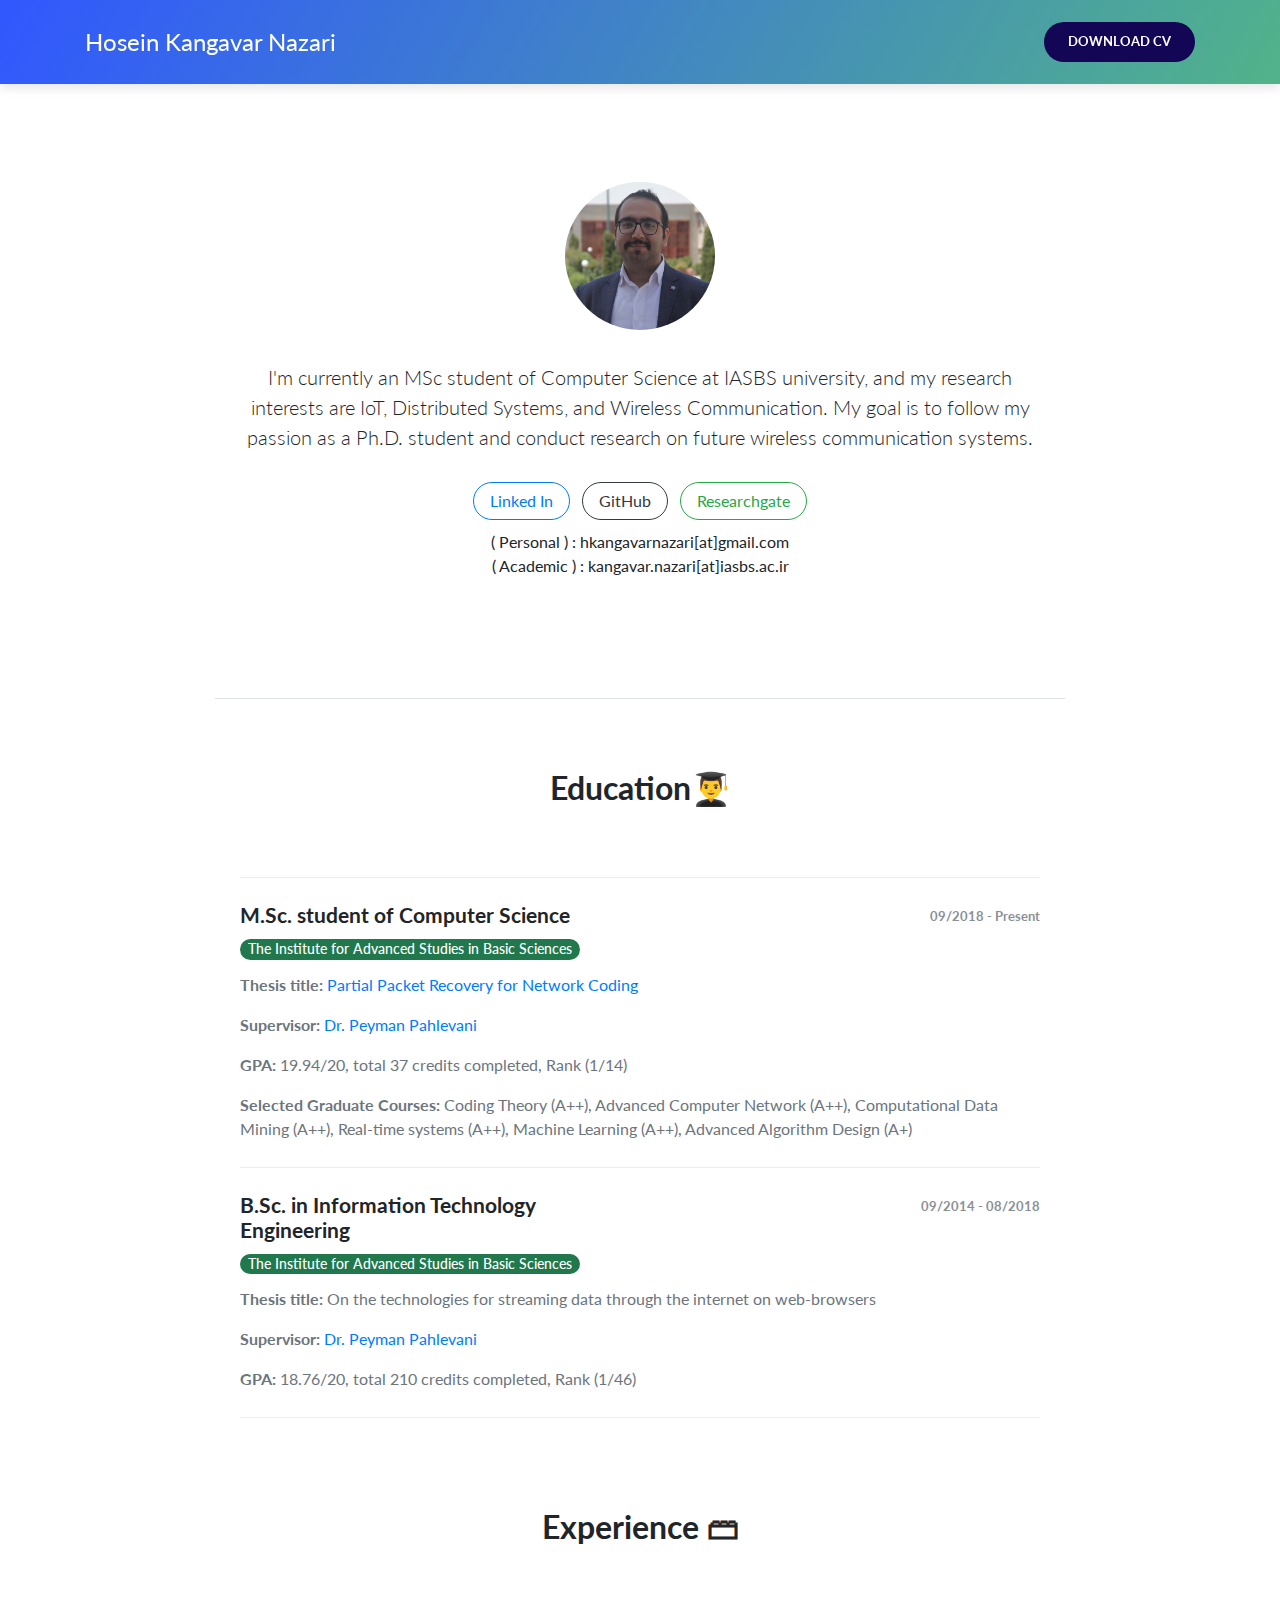
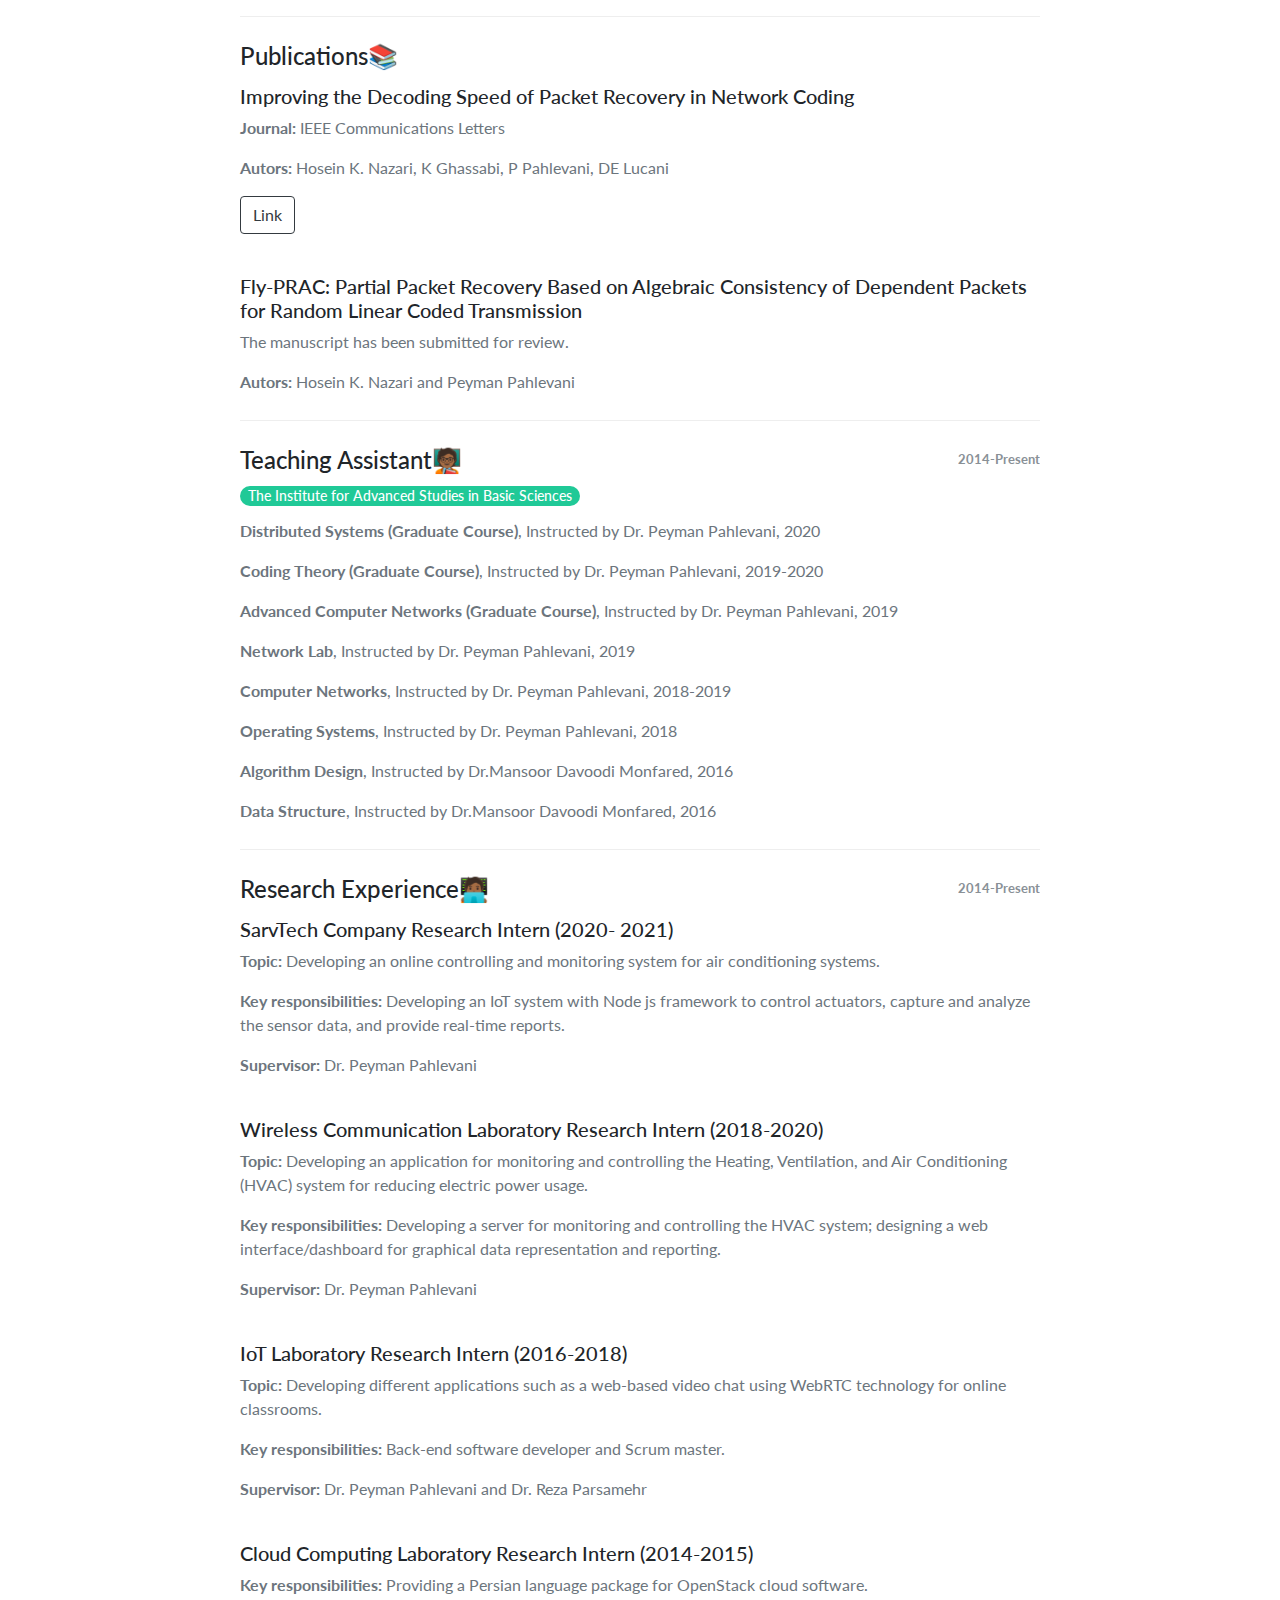
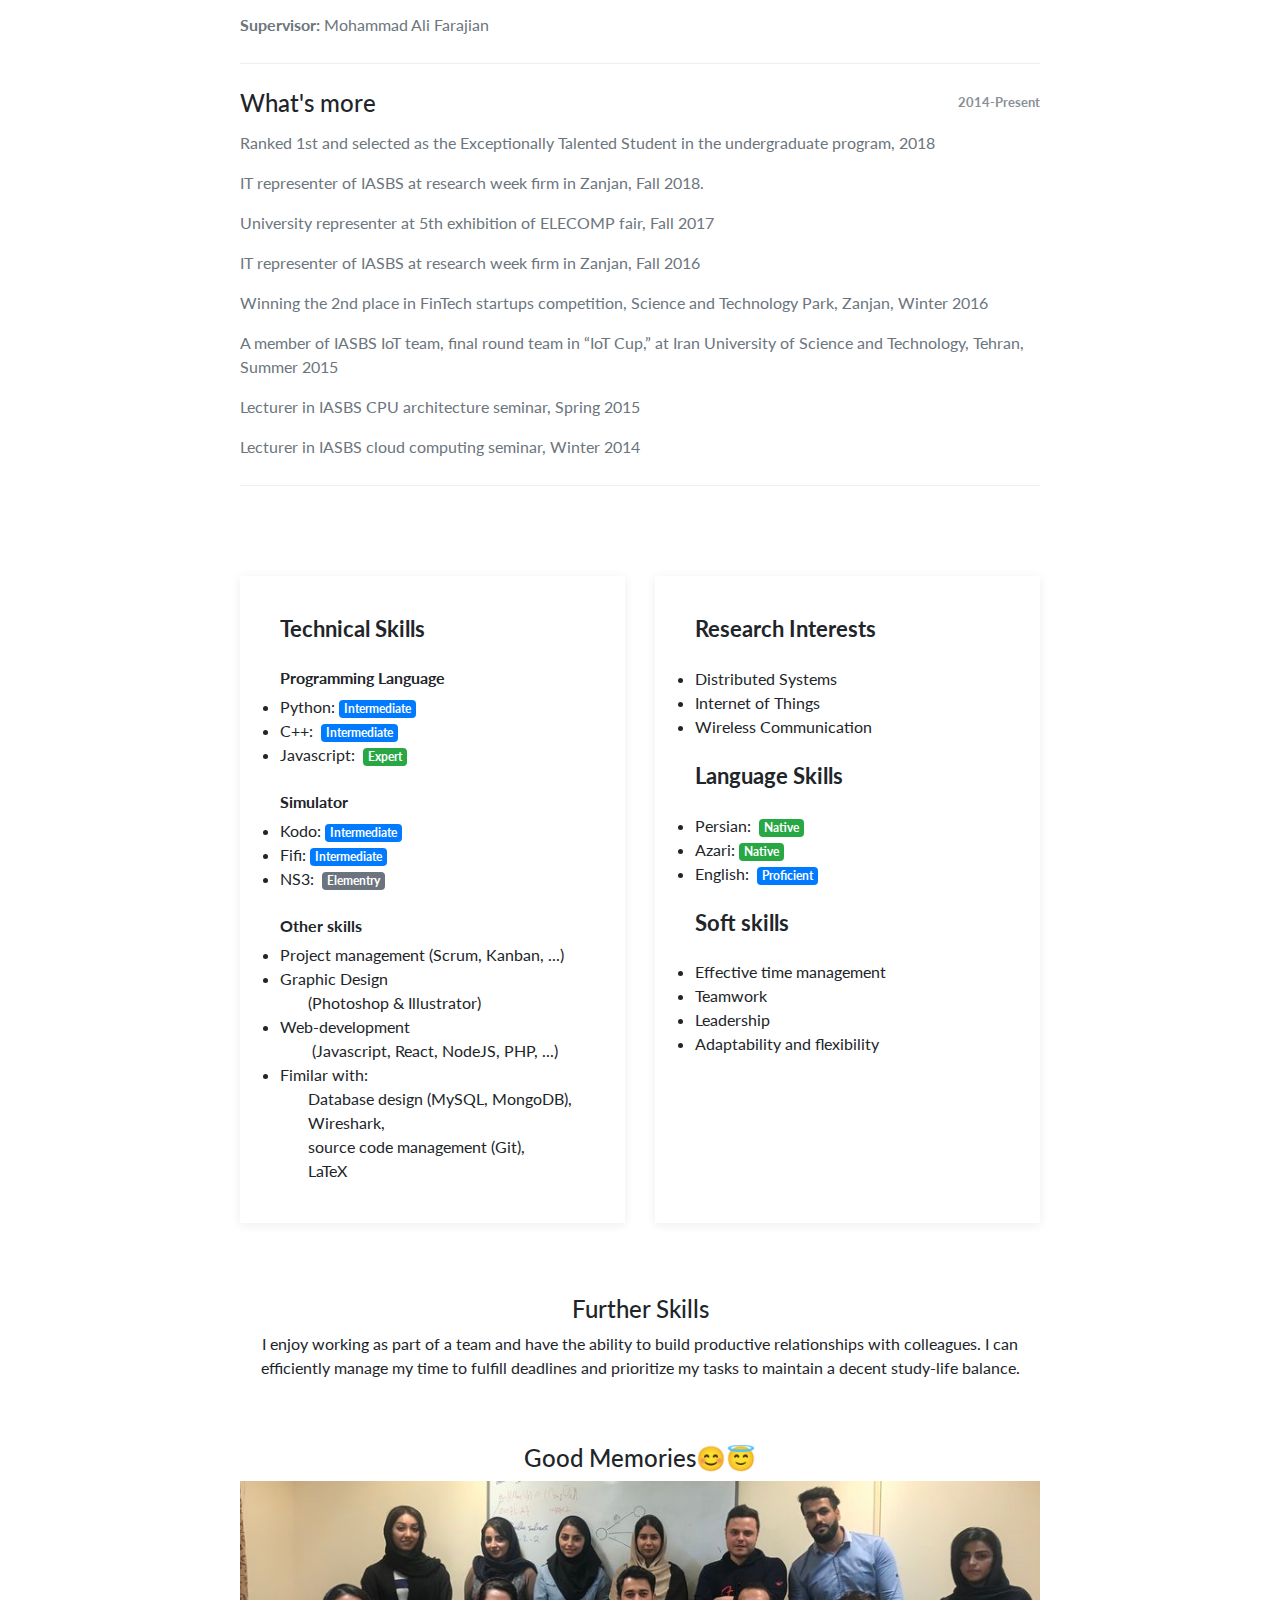
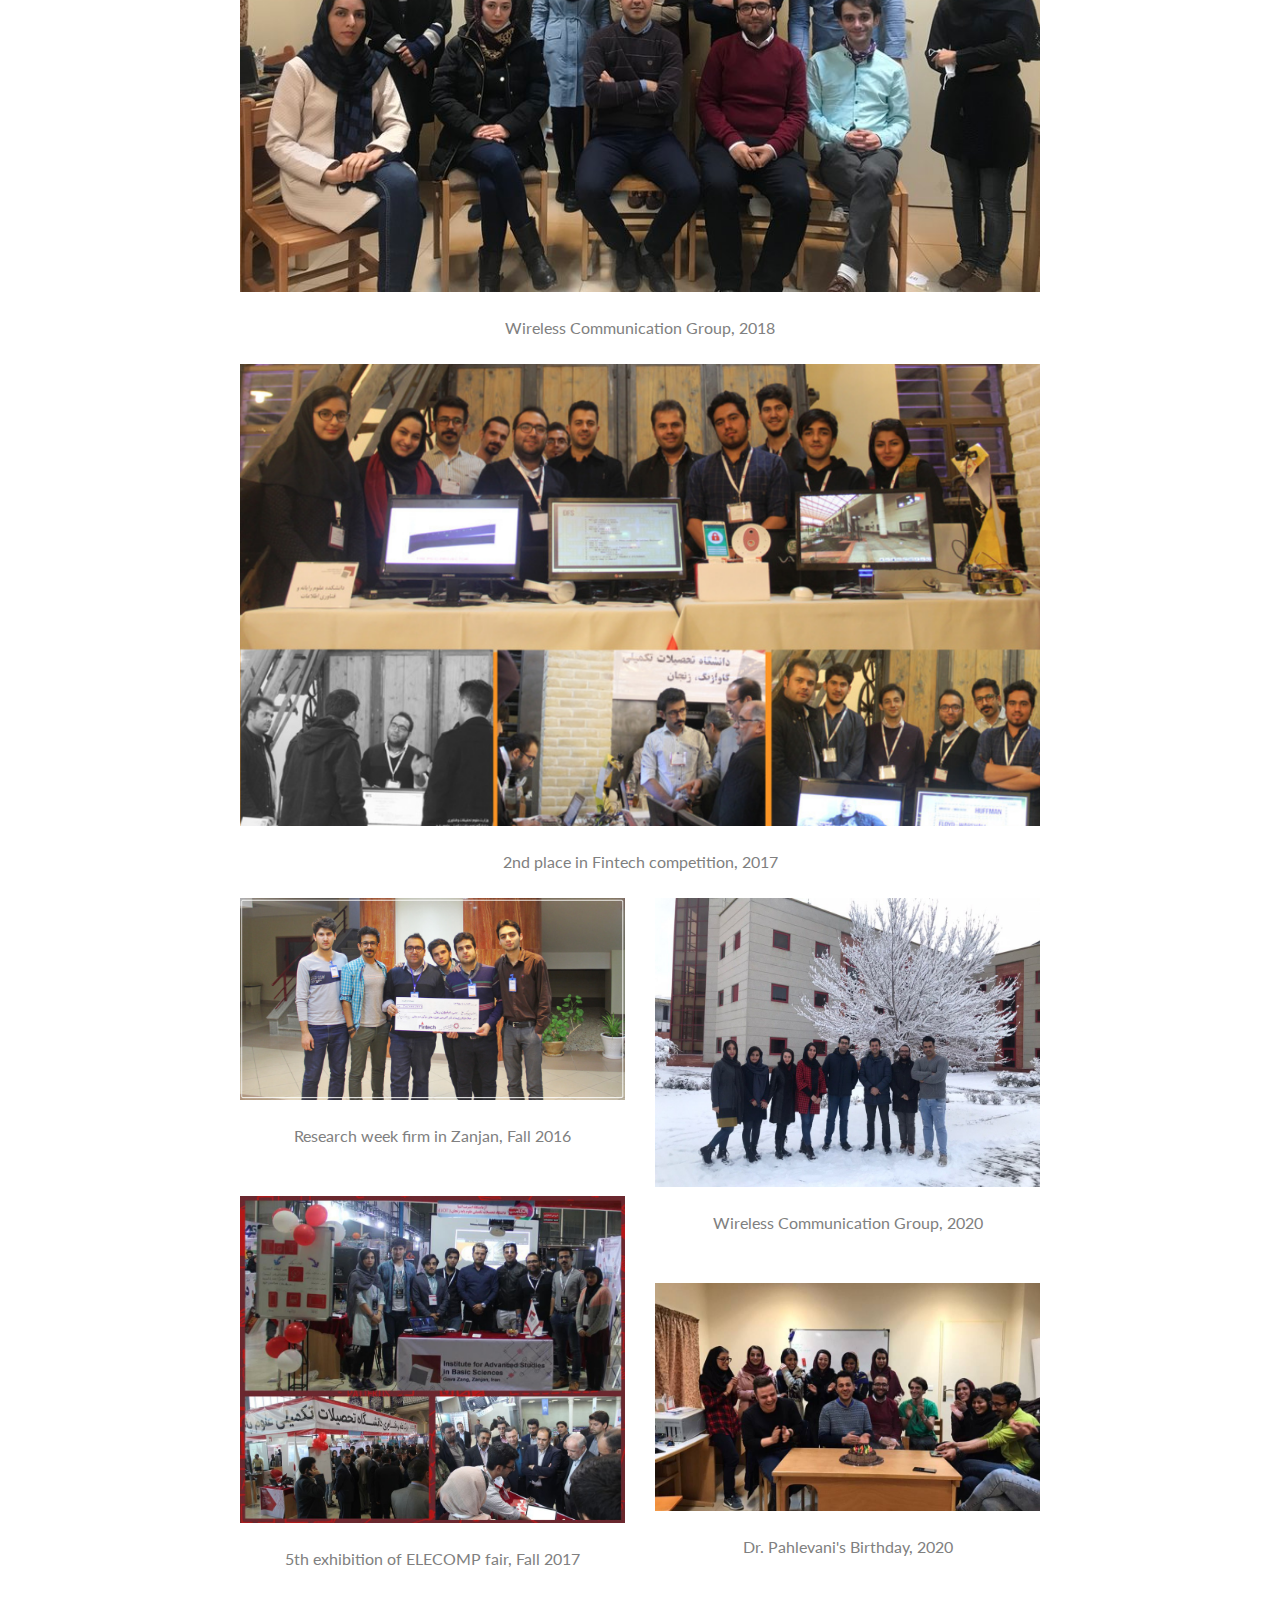
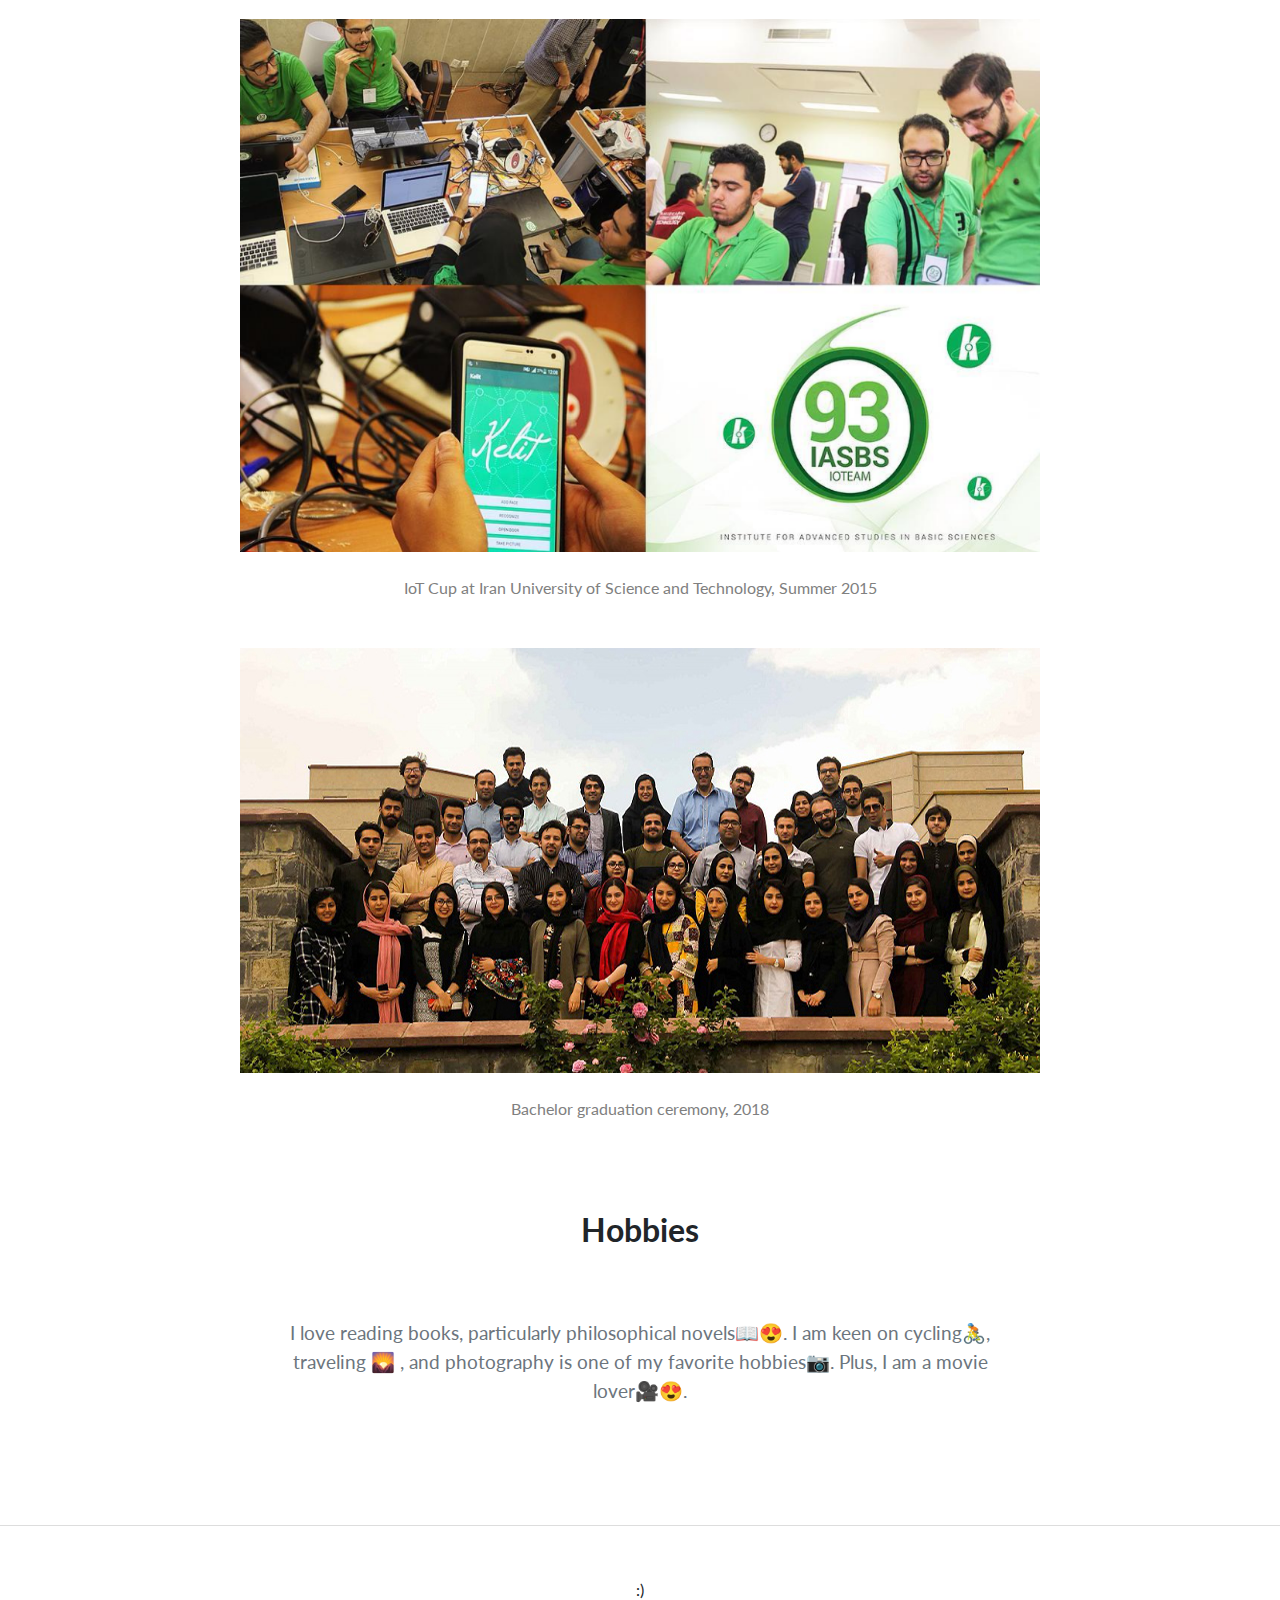
==== index.html @ a4aea8aa "updates" ====
<!DOCTYPE html>
<html>

<head>
    <meta charset="utf-8">
    <meta name="viewport" content="width=device-width, initial-scale=1">
    <title>Hosein Kangavar Nazari</title>
    <link rel="stylesheet" href="https://maxcdn.bootstrapcdn.com/bootstrap/4.0.0/css/bootstrap.min.css">
    <link rel="stylesheet" href="https://code.ionicframework.com/ionicons/2.0.1/css/ionicons.min.css">
    <link rel="stylesheet" type="text/css" href="assets/css/style.css">
</head>

<body>
    <nav class="navbar fixed-top navbar-expand-lg navbar-dark page-navbar gradient">
        <div class="container">
            <a class="navbar-brand logo" href="#">Hosein Kangavar Nazari</a>
            <button class="navbar-toggler" type="button" data-toggle="collapse" data-target="#navbarNav" aria-controls="navbarNav" aria-expanded="false" aria-label="Toggle navigation">
          <span class="navbar-toggler-icon"></span>
        </button>
            <div class="collapse navbar-collapse" id="navbarNav">
                <ul class="navbar-nav mx-auto">

                </ul>
            </div>
            <a href="./assets/CV_HoseinKangavarNazari.pdf" class="btn btn-danger download-template" role="button" aria-disabled="true">Download CV</a>
        </div>
    </nav>
    <main class="page cv-page">
        <section class="cv-block block-intro border-bottom">
            <div class="container">
                <div class="avatar">
                    <img class="img-fluid rounded-circle" src="assets/img/avatar.jpg">
                </div>
                <p style="font-size: 15pt;">
                    I'm currently an MSc student of Computer Science at IASBS university, and my research interests are IoT, Distributed Systems, and Wireless Communication. My goal is to follow my passion as a Ph.D. student and conduct research on future wireless communication
                    systems.
                </p>
                <div class="container">
                    <div class="social-icons">
                        <a href="https://www.linkedin.com/in/hosein-kangavar-nazari-7891b0b9/" class="btn btn-outline-primary">Linked In</a> &nbsp;
                        <a href="https://github.com/Hoseinkangavarnazari" class="btn btn-outline-dark">GitHub</a> &nbsp;
                        <a href="https://www.researchgate.net/profile/Hosein_Kangavar_Nazari?ev=hdr_xprf" class="btn btn-outline-success">Researchgate</a>
                        </a>
                    </div>

                    <div style="margin-top: 10px;">
                        <span "> (<i class="ion-at icon " color:"gray "></i> Personal ) : hkangavarnazari[at]gmail.com
                    <br> (
                    <i class="ion-at icon " color: "gray "></i> Academic ) : kangavar.nazari[at]iasbs.ac.ir
                    </span>
            </div>
            </div>


            </div>
        </section>
        <section class="cv-block info ">
            <div class="container ">
                <div class="work-experience group " id="work-experience ">
                    <h2 class="text-center ">Education👨‍🎓</h2>
                    <div class="item ">
                        <div class="row ">
                            <div class="col-md-6 ">
                                <h3>M.Sc. student of Computer Science</h3>
                                <h4 class="organization ">The Institute for Advanced Studies in Basic Sciences</h4>
                            </div>
                            <div class="col-md-6 ">
                                <time class="period ">09/2018 - Present</time>
                            </div>
                        </div>
                        <p class="text-muted "><b>Thesis title:</b> <a href="assets/HoseinKangavarNazari-Thesis(English).pdf ">Partial Packet Recovery for Network Coding</a></p>
                        <p class="text-muted "><b>Supervisor:</b> <a href="https://iasbs.ac.ir/~pahlevani/ " style="all: none; ">Dr. Peyman Pahlevani</a></p>
                        <p class="text-muted "><b>GPA:</b> 19.94/20, total 37 credits completed, Rank (1/14)</p>
                        <p class="text-muted "> <b>Selected Graduate Courses:</b> Coding Theory (A++), Advanced Computer Network (A++),
                          Computational Data Mining (A++), Real-time systems (A++), Machine Learning (A++), Advanced
                          Algorithm Design (A+)</p>
                    </div>
                    <div class="item ">
                        <div class="row ">
                            <div class="col-md-6 ">
                                <h3>B.Sc. in Information Technology Engineering</h3>
                                <h4 class="organization ">The Institute for Advanced Studies in Basic Sciences</h4>

                            </div>
                            <div class="col-md-6 ">
                                <time class="period ">09/2014 - 08/2018</time>
                            </div>
                        </div>
                        <p class="text-muted "><b>Thesis title:</b> On the technologies for streaming data through the internet on web-browsers</p>
                        <p class="text-muted "><b>Supervisor:</b> <a href="https://iasbs.ac.ir/~pahlevani/ ">Dr. Peyman Pahlevani</a></p>
                        <p class="text-muted "><b>GPA:</b> 18.76/20, total 210 credits completed, Rank (1/46)</p>
                    </div>

                    <div class="education group " id="education ">
                        <h2 class="text-center "> Experience 🗃</h2>
                        <div class="item ">



                        <div class="item ">
                          <div class="row ">
                              <div class="col-md-6 ">
                                  <h4>Publications📚</h4>
                         
                              </div>
                              <div class="col-md-6 ">
                               
                              </div>
                          </div>
                          <h5>Improving the Decoding Speed of Packet Recovery in Network Coding</h5>
                          <p class="text-muted "><b>Journal:</b> IEEE Communications Letters </p>
                          <p class="text-muted "><b>Autors:</b> Hosein K. Nazari, K Ghassabi, P Pahlevani, DE Lucani </p>
                          <p class="text-muted "><a href="https://ieeexplore.ieee.org/document/9226485 " class="btn btn-outline-dark ">Link</a> </p>
                          
                          <br>
                          <h5>Fly-PRAC: Partial Packet Recovery Based on Algebraic Consistency of
                            Dependent Packets for Random Linear Coded Transmission</h5>
                          <p class="text-muted ">The manuscript has been submitted for review.</p>
                          <p class="text-muted "><b>Autors:</b> Hosein K. Nazari and Peyman Pahlevani</p>
          

                      </div>

                      
                            <div class="row ">
                                <div class="col-md-6 ">
                                    <h4>Teaching Assistant🧑🏾‍🏫</h4>
                                    <h4 class="organization ">The Institute for Advanced Studies in Basic Sciences</h4>
                                </div>
                                <div class="col-md-6 ">
                                    <time class="period ">2014-Present</time>
                                </div>
                            </div>
                            <p class="text-muted "> <b> Distributed Systems (Graduate Course)</b>,  Instructed by Dr. Peyman Pahlevani, 2020</p>
                            <p class="text-muted "> <b> Coding Theory (Graduate Course)</b>,  Instructed by Dr. Peyman Pahlevani, 2019-2020</p>
                            <p class="text-muted "><b>Advanced Computer Networks (Graduate Course)</b>,  Instructed by Dr. Peyman Pahlevani, 2019</p>
                            <p class="text-muted "><b>Network Lab</b>,  Instructed by Dr. Peyman Pahlevani, 2019</p>
                            <p class="text-muted "><b> Computer Networks</b>,  Instructed by Dr. Peyman Pahlevani, 2018-2019 </p>
                            <p class="text-muted "><b> Operating Systems</b>,  Instructed by Dr. Peyman Pahlevani, 2018 </p>
                            <p class="text-muted "><b> Algorithm Design</b>,  Instructed by Dr.Mansoor Davoodi Monfared, 2016</p>
                            <p class="text-muted "><b> Data Structure</b>,  Instructed by Dr.Mansoor Davoodi Monfared, 2016</p>
                        </div>
                        <div class="item ">
                            <div class="row ">
                                <div class="col-md-6 ">
                                    <h4>Research Experience🧑🏾‍💻</h4>
                                </div>
                                <div class="col-md-6 ">
                                    <time class="period ">2014-Present</time>
                                </div>
                            </div>
                            <h5>SarvTech Company Research Intern (2020- 2021)</h5>
                            <p class="text-muted "><b>Topic:</b> Developing an online controlling and monitoring system for air
                                conditioning systems.</p>
                            <p class="text-muted "><b>Key responsibilities: </b>Developing an IoT system with Node js framework to control actuators,
                                capture and analyze the sensor data, and provide real-time reports. </p>    
                            <p class="text-muted "><b>Supervisor:</b> Dr. Peyman Pahlevani</p>
                            <br>
                            <h5>Wireless Communication Laboratory Research Intern (2018-2020)</h5>
                            <p class="text-muted "><b>Topic:</b> Developing an application for monitoring and controlling the Heating,
                                Ventilation, and Air Conditioning (HVAC) system for reducing electric power
                                usage.</p>
                            <p class="text-muted "><b>Key responsibilities: </b>Developing a server for monitoring and controlling the
                                HVAC system; designing a web interface/dashboard for graphical data
                                representation and reporting. </p>    
                            <p class="text-muted "><b>Supervisor:</b> Dr. Peyman Pahlevani</p>
                            <br>
                            <h5>IoT Laboratory Research Intern (2016-2018)</h5><p class="text-muted "><b>Topic:</b> Developing different applications such as a web-based video chat using
                            WebRTC technology for online classrooms.</p>
                            <p class="text-muted "><b>Key responsibilities: </b>Back-end software developer and Scrum master.</p>    
                            <p class="text-muted "><b>Supervisor:</b> Dr. Peyman Pahlevani and Dr. Reza Parsamehr</p>
                            <br>
                            <h5>Cloud Computing Laboratory Research Intern (2014-2015)</h5>
                            <p class="text-muted "><b>Key responsibilities: </b>Providing a Persian language package for OpenStack cloud software.</p>    
                            <p class="text-muted "><b>Supervisor:</b> Mohammad Ali Farajian</p>
                        </div>


                        <div class="item ">
                            <div class="row ">
                                <div class="col-md-6 ">
                                    <h4>What's more</h4>

                                </div>
                                <div class="col-md-6 ">
                                    <time class="period ">2014-Present</time>
                                </div>
                            </div>
                            <p class="text-muted ">Ranked 1st and selected as the Exceptionally Talented Student in the undergraduate program, 2018</p> 
                            <p class="text-muted "> IT representer of IASBS at research week firm in Zanjan, Fall 2018.</p>
                            <p class="text-muted ">University representer at 5th exhibition of ELECOMP fair, Fall 2017</p>
                            <p class="text-muted "> IT representer of IASBS at research week firm in Zanjan, Fall 2016</p>
                            <p class="text-muted "> Winning the 2nd place in FinTech startups competition, Science and Technology Park, Zanjan, Winter 2016
                          </p>
                            <p class="text-muted ">A member of IASBS IoT team, final round team in “IoT Cup,” at Iran University of Science and Technology, Tehran, Summer 2015</p>
                            <p class="text-muted ">Lecturer in IASBS CPU architecture seminar, Spring 2015</p>
                            <p class="text-muted ">Lecturer in IASBS cloud computing seminar, Winter 2014 </p>

                        </div>




                    </div>
                    <div class="group " id="skills ">
                        <div class="row ">
                            <div class="col-md-6 ">
                                <div class="skills info-card ">
                                    <h2>Technical Skills</h2>
                                    <h3>Programming Language</h3>
                                    <li>Python:&nbsp;<span class="badge badge-primary "> Intermediate</span></li>
                                    <li>C++: &nbsp;<span class="badge badge-primary "> Intermediate</span></li>
                                    <li>Javascript: &nbsp;<span class="badge badge-success "> Expert </span></li>

                                    <h3>Simulator</h3>
                                    <li>Kodo:&nbsp;<span class="badge badge-primary "> Intermediate</span></li>
                                    <li>Fifi:&nbsp;<span class="badge badge-primary "> Intermediate</span></li>
                                    <li>NS3: &nbsp;<span class="badge badge-secondary "> Elementry</span></li>

                                    <h3>Other skills</h3>
                                    <li>Project management (Scrum, Kanban, ...)</li>
                                    <li>Graphic Design <br> &nbsp;&nbsp;&nbsp;&nbsp;&nbsp;&nbsp; (Photoshop & Illustrator)</li>
                                    <li>Web-development<br> &nbsp;&nbsp;&nbsp;&nbsp;&nbsp;&nbsp;&nbsp;&nbsp;(Javascript, React, NodeJS, PHP, ...)</li>
                                    <li> Fimilar with: <br> &nbsp;&nbsp;&nbsp;&nbsp;&nbsp;&nbsp;
                                        Database design (MySQL, MongoDB),<br> &nbsp;&nbsp;&nbsp;&nbsp;&nbsp;&nbsp;
                                        Wireshark,<br> &nbsp;&nbsp;&nbsp;&nbsp;&nbsp;&nbsp;
                                        source code management (Git),<br> &nbsp;&nbsp;&nbsp;&nbsp;&nbsp;&nbsp;
                                        LaTeX </li>

                                </div>
                            </div>

                            <div class="col-md-6 ">
                                <div class="contact-info info-card ">
                                    <h2>Research Interests</h2>

                                    <li> Distributed Systems</li>
                                    <li> Internet of Things</li>
                                    <li> Wireless Communication</li>
                              
                                    <br>
                                    <h2>Language Skills</h2>
                                    <li>Persian: &nbsp;<span class="badge badge-success "> Native</span></li>
                                    <li>Azari:&nbsp;<span class="badge badge-success "> Native</span></li>
                                    <li>English: &nbsp;<span class="badge badge-primary "> Proficient</span></li>
                                    <br>
                                    <h2>Soft skills</h2>
                                    <li> Effective time management</li>
                                    <li> Teamwork</li>
                                    <li> Leadership</li>
                                    <li>Adaptability and flexibility</li>
                                </div>

                            </div>
                        </div>

                        <br> <br>
                        <div class="row ">

                            <div class="col-md-12 ">
                                <br>
                                <center>
                                    <h4>Further Skills</h4>
                                </center>
                                <center>
                                    <p>I enjoy working as part of a team and have the ability to build productive relationships with colleagues. I can efficiently manage my time to fulfill deadlines and prioritize my tasks to maintain a decent study-life balance.</p>
                                </center>
                                <br>
                            </div>

                            <div class="col-md-12 ">
                                <br>
                            <center>
                                <h4>Good Memories😊😇</h4>
                            </center>
                          

                            <img class="img-fluid " src="./assets/img/wide.png "> <br><br>
                            <center style="color: gray; ">Wireless Communication Group, 2018</center>
                            <br>
                            <img class="img-fluid " src="./assets/img/image5.png "> <br><br>
                            <center style="color: gray; ">2nd place in Fintech competition, 2017</center>
                            <br>
                            </div>

                           
                            <div class="col-md-6 ">
                                <img class="img-fluid " src="./assets/img/image1.png "><br><br>
                                <center style="color: gray; ">Research week firm in Zanjan, Fall 2016</center>
                                <br>
                                <br>
                                <img class="img-fluid " src="./assets/img/image2.png "><br><br>
                                <center style="color: gray; "> 5th exhibition of ELECOMP fair, Fall 2017

                                </center>
                                <br><br>
                            </div>

                            <div class="col-md-6 ">
                                <img class="img-fluid " src="./assets/img/image6.jpg "><br><br>
                                <center style="color: gray; ">Wireless Communication Group, 2020</center>
                                <br><br>
                                <img class="img-fluid " src="./assets/img/image7.jpg "><br><br>
                                <center style="color: gray; "> Dr. Pahlevani's Birthday, 2020 </center>
                                <br><br>
                            </div>



                            <div class="col-md-12 ">

                                <img class="img-fluid " src="./assets/img/iamge3.png "><br><br>
                                <center style="color: gray; ">IoT Cup at Iran University of Science and Technology, Summer 2015</center>
                                <br><br>


                            <img class="img-fluid " src="./assets/img/peopleM_4.jpg "> <br><br>
                            <center style="color: gray; ">Bachelor graduation ceremony, 2018</center>
                                
                            </div>
        

                        </div>
                    </div>


                    <div class="hobbies group " id="hobbies ">
                        <h2 class="text-center ">Hobbies</h2>
                        <p class="text-center text-muted ">I love reading books, particularly philosophical novels📖😍. I am keen on cycling🚴, traveling 🌄 , and photography is one of my favorite hobbies📷. Plus, I am a movie lover🎥😍.
                        </p>
                    </div>





                </div>
        </section>
        <footer class="page-footer ">
            <div class="container ">
                <div class="social-icons ">
                    :)
                </div>
            </div>
        </footer>
    </main>
</body>
<script src="https://code.jquery.com/jquery-3.2.1.min.js "></script>
<script src="https://maxcdn.bootstrapcdn.com/bootstrap/4.0.0/js/bootstrap.min.js "></script>
<link href='https://cdnjs.cloudflare.com/ajax/libs/font-awesome/4.0.3/css/font-awesome.css'>
<link href='https://maxcdn.bootstrapcdn.com/bootstrap/4.0.0/css/bootstrap.min.css'>
<script src="assets/js/script.js "></script>

</html>
---- assets/css/style.css ----
@import url("https://fonts.googleapis.com/css?family=Lato:300,400");

body{
     font-family: 'Lato', sans-serif;
}

.page-navbar.navbar{
    box-shadow: 0 4px 10px rgba(0, 0, 0, 0.1);
}

.page-navbar .navbar-nav .nav-item a{
    font-weight: bold;
}

.page-navbar.navbar-dark .navbar-nav .nav-link {
    color: #fff;
}

.page-navbar .logo{
    font-size: 1.5rem;
}

.page-navbar.fixed-top + .page{
    padding-top: 62px;
}

.download-template{
    color: #fff;
    background-color: #120655;
    border: none;
    font-weight: bold;
    text-transform: uppercase;
    font-size: 13px;
    padding: 10px 24px;
    border-radius: 40px;
}

.download-template:hover{
    background-color: #1b2657;
}

.gradient{
    background: linear-gradient(120deg, #3157ff, #51b38a);
    color: #fff !important;
}

.cv-block{
    padding-bottom: 60px;
    padding-top: 60px;
}

.cv-block.block-intro{
    text-align: center;
    max-width: 850px;
    margin: auto;
}

.cv-block.block-intro .about-me{
    max-width: 800px;
    margin: auto;
}

.cv-block.block-intro p{
    font-size: 1.5em;
    font-weight: 300;
    margin-bottom: 30px;
}

.cv-block.block-intro .btn {
  padding: 0.375rem 1rem;
  border-radius: 2em;
 }

.cv-block.block-intro .avatar{
    width: 150px;
    height: 150px;
    background-size: cover;
    background-repeat: no-repeat;
    margin: auto;
    border-radius: 100px;
    margin-bottom: 30px;
}

.cv-block.info{
    padding-top: 70px;
}

.cv-block.info h2{
    font-weight: bold;
    margin-bottom: 70px;
}

.cv-block.info h3{
    font-size: 1.3rem;
}

.cv-block.info .group{
    max-width: 800px;
    margin: auto;
}

.cv-block.info .group:not(:first-child){
    margin-top: 90px;
}

.cv-block.info .group .period{
    font-size: 0.8rem;
    float: none;
    font-weight: bold;
    margin-top: 4px;
    color: #6c757d;
    opacity: 0.8;
}

.cv-block.info .group .organization{
    font-size: 0.85em;
    background-color: #076938e5;
    display: inline-block;
    color: #fff;
    padding: 2px 8px;
    border-radius: 2em;
}

.cv-block.info .education.group .organization{
    background-color: #20c997; 
}

.cv-block.info .group .item{
    padding-bottom: 10px;
    margin-bottom: 25px;
    border-bottom: 1px solid #eee;
}

.cv-block.info .group h2 + .item{
    padding-top:25px;
    border-top: 1px solid #eee;
}

.cv-block.info .group .item .row{
    margin-bottom: 5px;
}

.cv-block.info .work-experience h3,
.cv-block.info .education h3{
    font-weight: bold;
}

.cv-block .info-card{
    padding: 40px;
    box-shadow: 0px 2px 10px rgba(0, 0, 0, 0.075);
    height: 100%;
}

.cv-block .info-card h2{
    margin-top: 0;
    margin-bottom: 24px !important;
    font-size: 1.4rem;
}

.cv-block .info-card.skills h3{
    margin-top: 25px;
    font-size: 1rem;
    font-weight: bold;
}

.cv-block .info-card.skills .progress{
    height: 3px;
}

.cv-block .info-card.contact-info .icon{
    font-size: 1.3em;
    color: #c9c9c9;
    position: relative;
    bottom: 4px;
}

.cv-block.info .hobbies p{
    max-width: 700px;
    margin: auto;
    font-size: 1.2em;
}

.page-footer{
    padding-top: 32px;
    border-top: 1px solid #ddd;
    text-align: center;
    padding-bottom: 20px;
}

.page-footer a{
    display: inline-block;
    margin: 0px 10px;
    color: #282b2d;
    font-size: 18px;
}

.page-footer .links{
    display: inline-block;
}

.page-footer .social-icons{
    margin-top: 20px;
    margin-bottom: 16px;
}

.page-footer .social-icons a{
    font-size: 18px;
    margin: 0 3px;
    color: #ffffff;
    border: 1px solid;
    opacity: 0.75;
    border-radius: 50%;
    width: 36px;
    display: inline-block;
    height: 36px;
    text-align: center;
    background-color: #c5c9d2;
    line-height: 34px;
}

.page-footer .social-icons a:hover{
    opacity: 1;
}

@media (min-width: 768px) {

    .cv-block {
        padding-bottom: 120px;
        padding-top: 120px; 
    }

    .cv-block.info .group .period {
        float: right; 
    }
}

@media (min-width: 576px){
    .navbar {
        padding-top: 1.2rem;
        padding-bottom:1.2rem;
    }

    .portfolio-navbar.fixed-top + .page{
        padding-top: 6rem;
    }
}
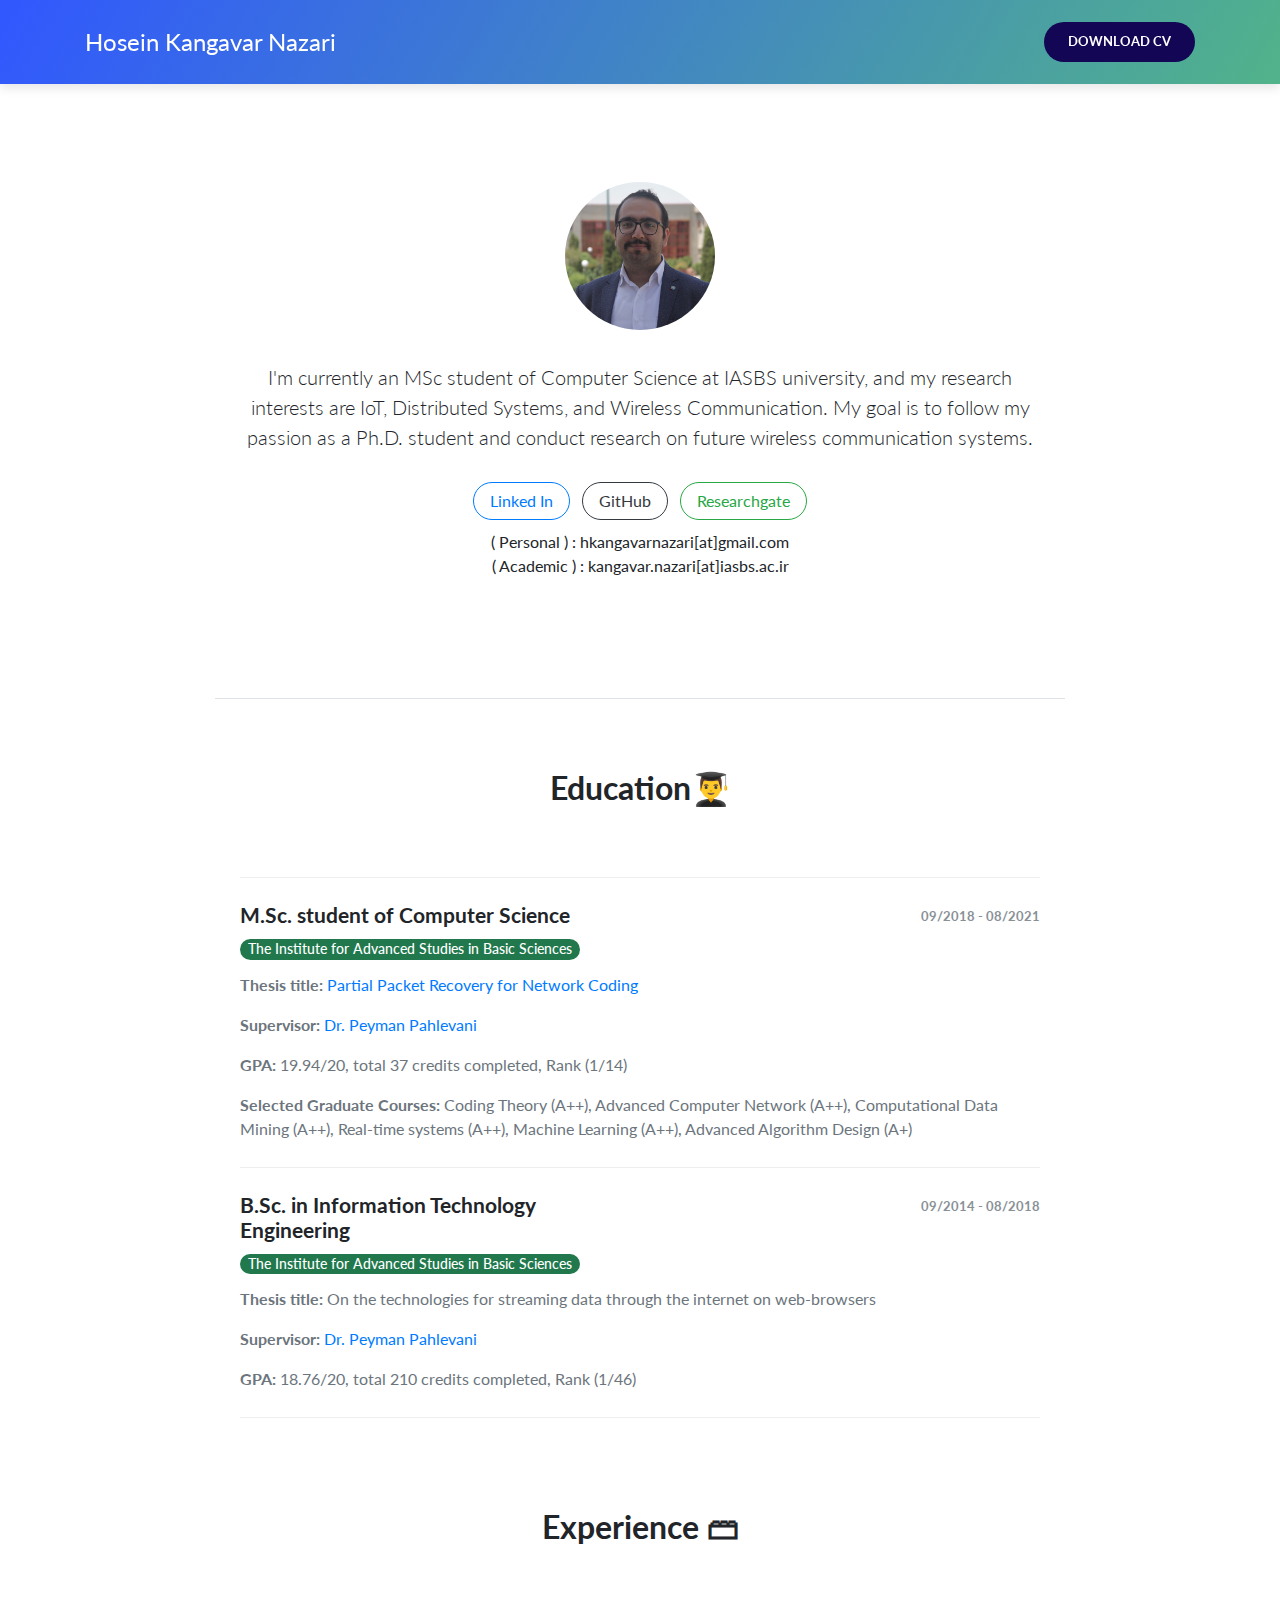
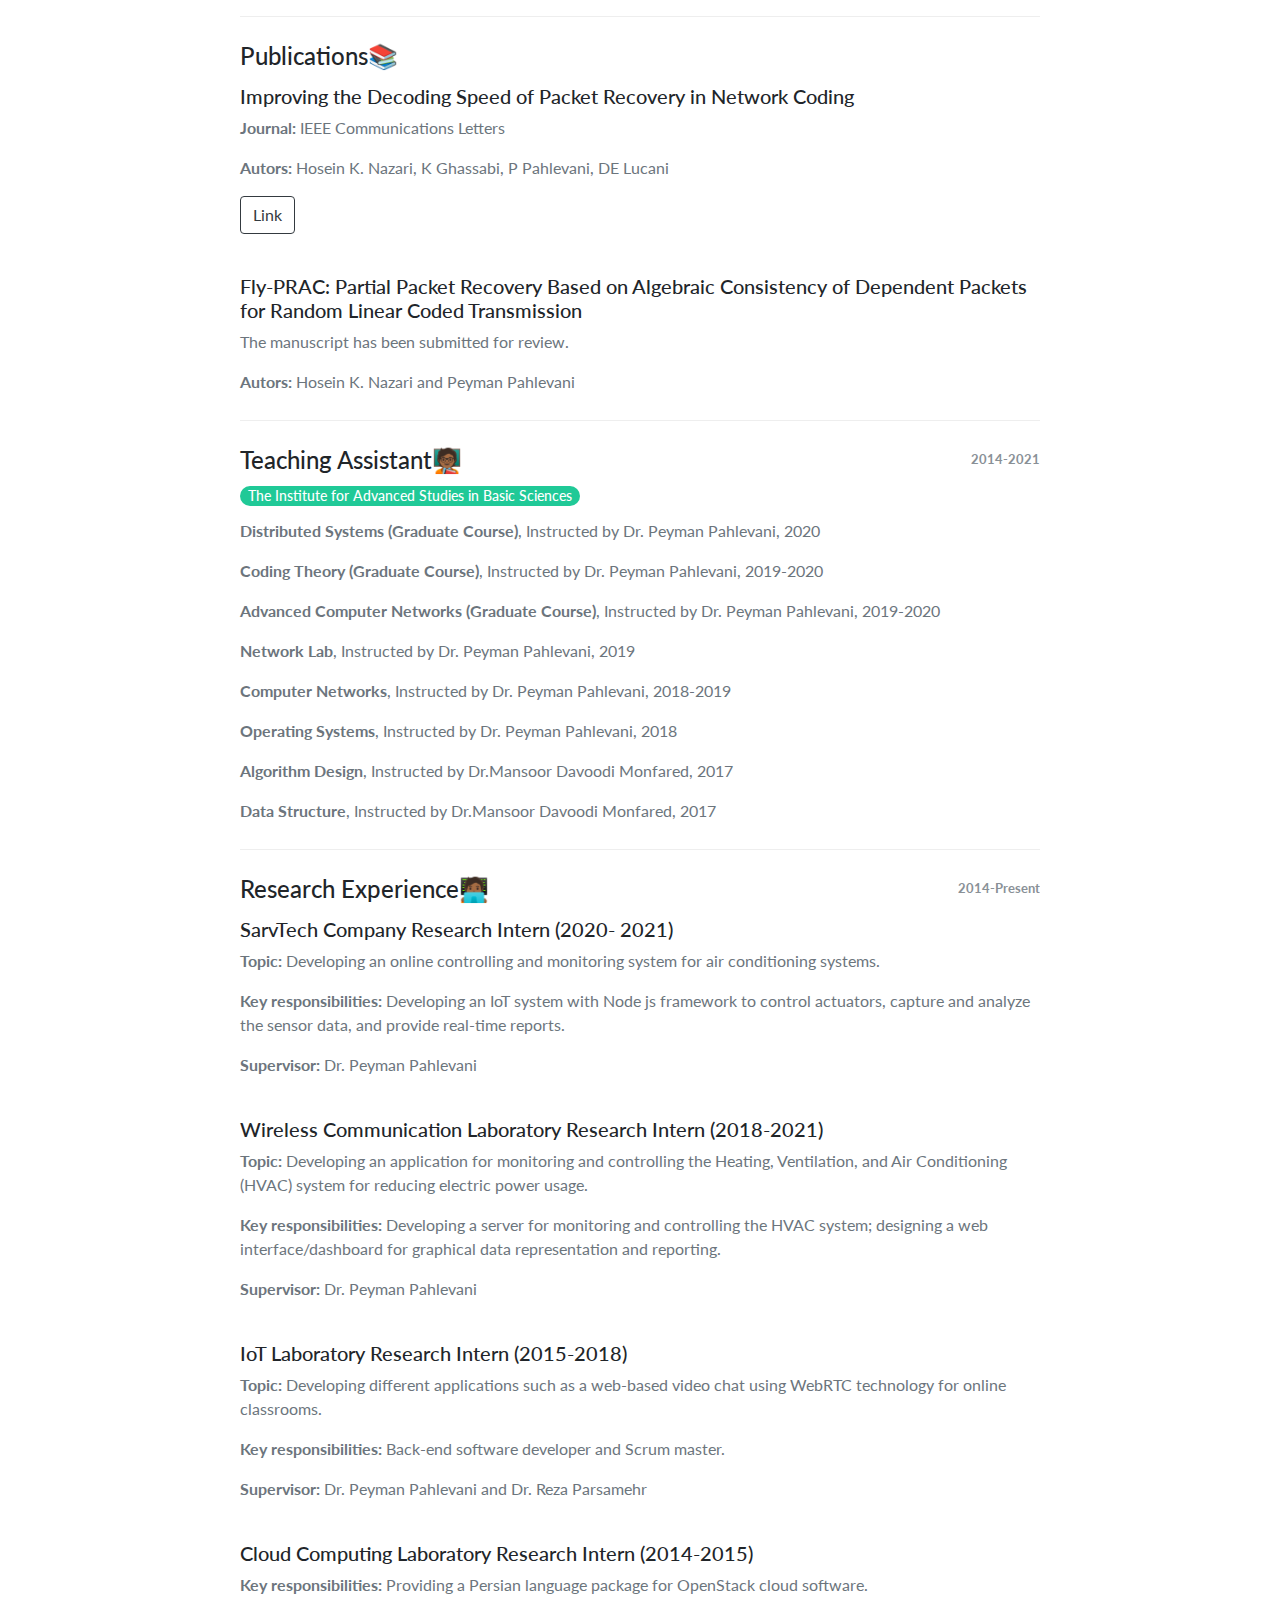
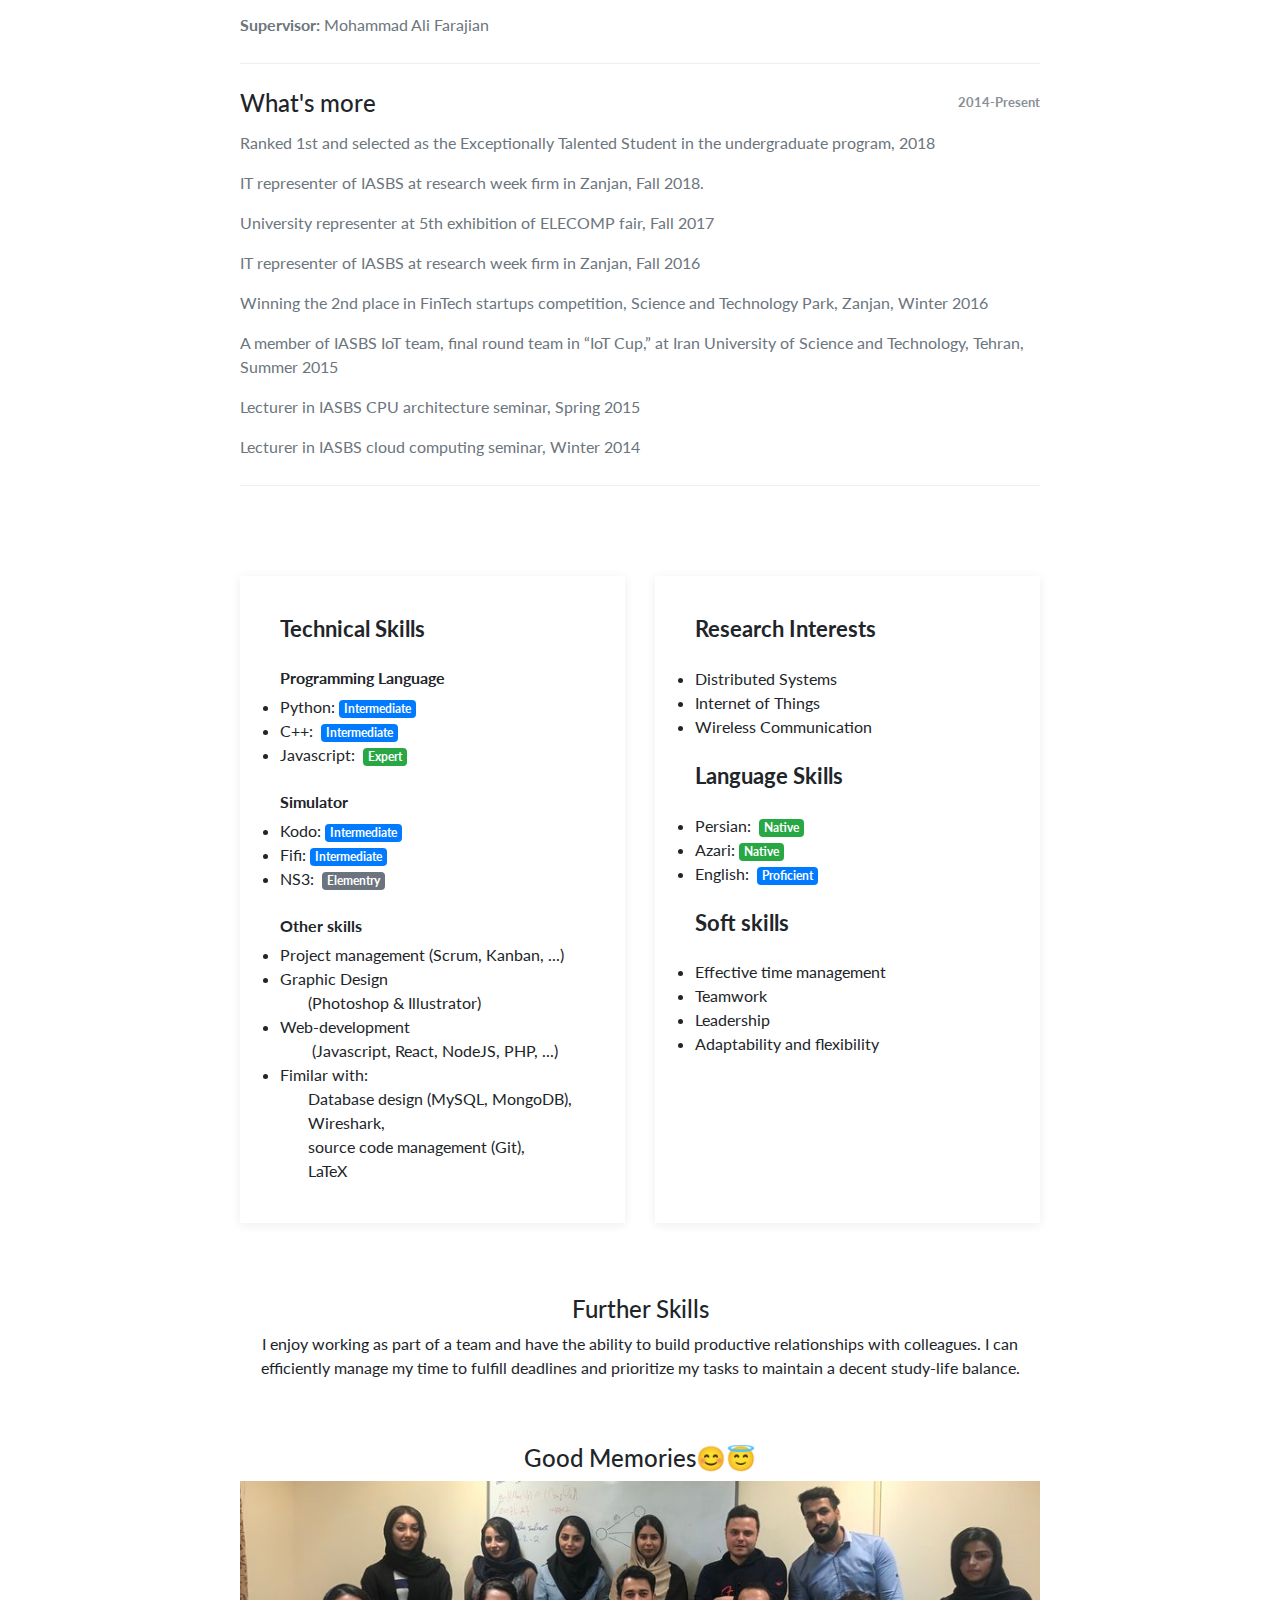
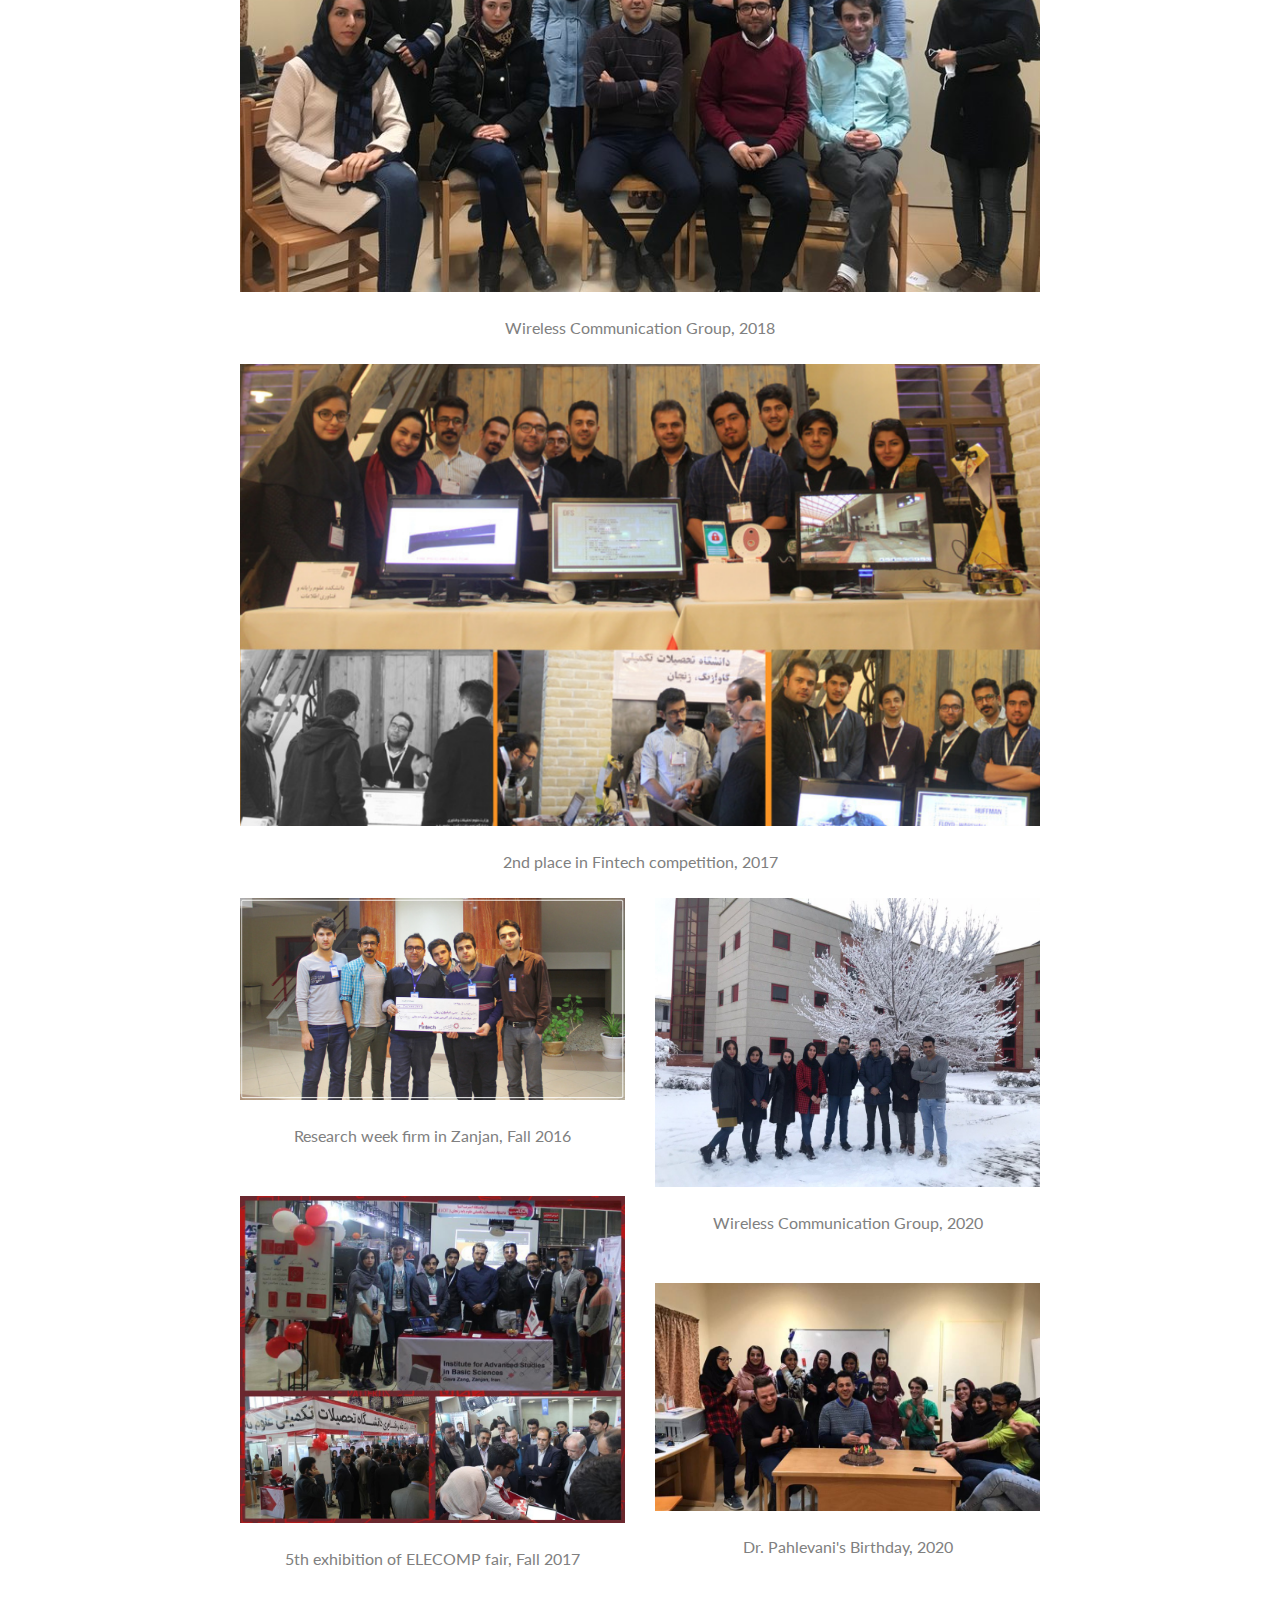
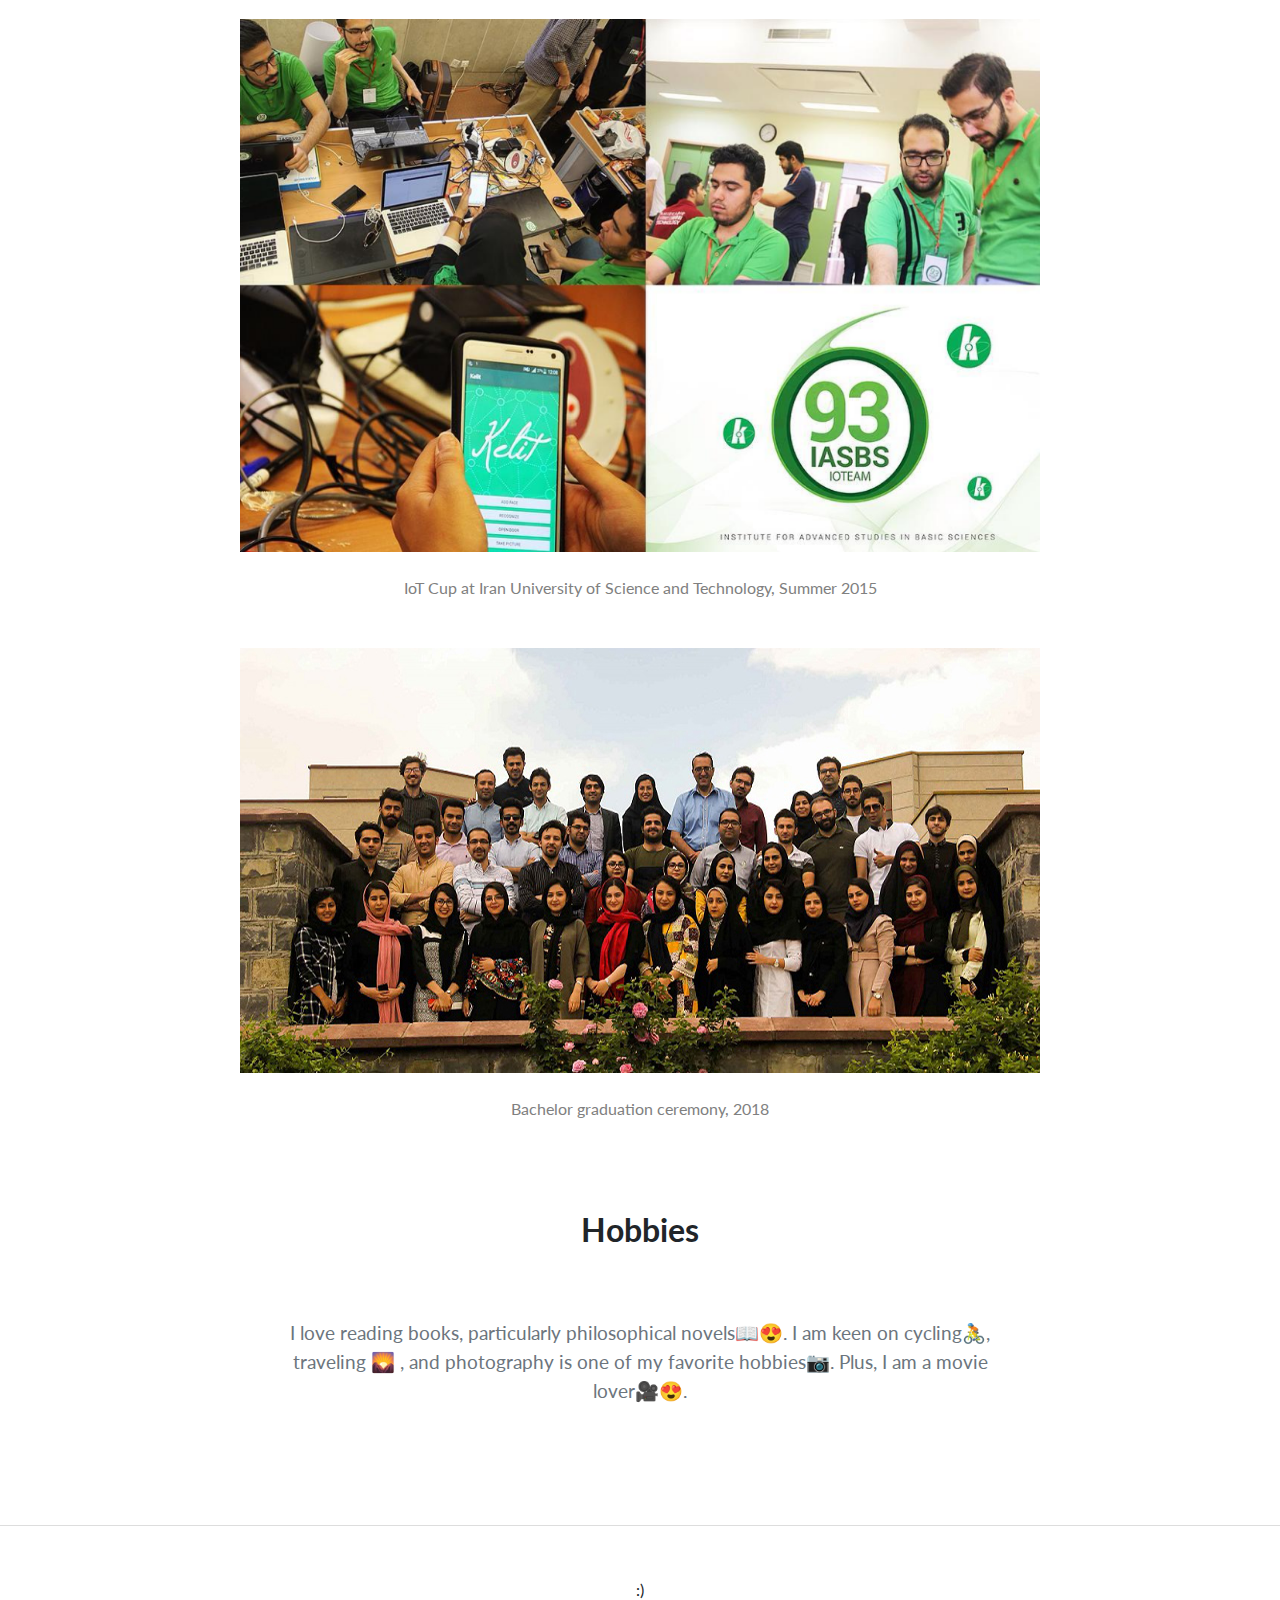
==== commit 7dd07d12: "nov update" ====
--- a/index.html
+++ b/index.html
@@ -65,7 +65,7 @@
                                 <h4 class="organization ">The Institute for Advanced Studies in Basic Sciences</h4>
                             </div>
                             <div class="col-md-6 ">
-                                <time class="period ">09/2018 - Present</time>
+                                <time class="period ">09/2018 - 08/2021</time>
                             </div>
                         </div>
                         <p class="text-muted "><b>Thesis title:</b> <a href="assets/HoseinKangavarNazari-Thesis(English).pdf ">Partial Packet Recovery for Network Coding</a></p>
@@ -128,17 +128,17 @@
                                     <h4 class="organization ">The Institute for Advanced Studies in Basic Sciences</h4>
                                 </div>
                                 <div class="col-md-6 ">
-                                    <time class="period ">2014-Present</time>
+                                    <time class="period ">2014-2021</time>
                                 </div>
                             </div>
                             <p class="text-muted "> <b> Distributed Systems (Graduate Course)</b>,  Instructed by Dr. Peyman Pahlevani, 2020</p>
                             <p class="text-muted "> <b> Coding Theory (Graduate Course)</b>,  Instructed by Dr. Peyman Pahlevani, 2019-2020</p>
-                            <p class="text-muted "><b>Advanced Computer Networks (Graduate Course)</b>,  Instructed by Dr. Peyman Pahlevani, 2019</p>
+                            <p class="text-muted "><b>Advanced Computer Networks (Graduate Course)</b>,  Instructed by Dr. Peyman Pahlevani, 2019-2020</p>
                             <p class="text-muted "><b>Network Lab</b>,  Instructed by Dr. Peyman Pahlevani, 2019</p>
                             <p class="text-muted "><b> Computer Networks</b>,  Instructed by Dr. Peyman Pahlevani, 2018-2019 </p>
                             <p class="text-muted "><b> Operating Systems</b>,  Instructed by Dr. Peyman Pahlevani, 2018 </p>
-                            <p class="text-muted "><b> Algorithm Design</b>,  Instructed by Dr.Mansoor Davoodi Monfared, 2016</p>
-                            <p class="text-muted "><b> Data Structure</b>,  Instructed by Dr.Mansoor Davoodi Monfared, 2016</p>
+                            <p class="text-muted "><b> Algorithm Design</b>,  Instructed by Dr.Mansoor Davoodi Monfared, 2017</p>
+                            <p class="text-muted "><b> Data Structure</b>,  Instructed by Dr.Mansoor Davoodi Monfared, 2017</p>
                         </div>
                         <div class="item ">
                             <div class="row ">
@@ -156,7 +156,7 @@
                                 capture and analyze the sensor data, and provide real-time reports. </p>    
                             <p class="text-muted "><b>Supervisor:</b> Dr. Peyman Pahlevani</p>
                             <br>
-                            <h5>Wireless Communication Laboratory Research Intern (2018-2020)</h5>
+                            <h5>Wireless Communication Laboratory Research Intern (2018-2021)</h5>
                             <p class="text-muted "><b>Topic:</b> Developing an application for monitoring and controlling the Heating,
                                 Ventilation, and Air Conditioning (HVAC) system for reducing electric power
                                 usage.</p>
@@ -165,7 +165,7 @@
                                 representation and reporting. </p>    
                             <p class="text-muted "><b>Supervisor:</b> Dr. Peyman Pahlevani</p>
                             <br>
-                            <h5>IoT Laboratory Research Intern (2016-2018)</h5><p class="text-muted "><b>Topic:</b> Developing different applications such as a web-based video chat using
+                            <h5>IoT Laboratory Research Intern (2015-2018)</h5><p class="text-muted "><b>Topic:</b> Developing different applications such as a web-based video chat using
                             WebRTC technology for online classrooms.</p>
                             <p class="text-muted "><b>Key responsibilities: </b>Back-end software developer and Scrum master.</p>    
                             <p class="text-muted "><b>Supervisor:</b> Dr. Peyman Pahlevani and Dr. Reza Parsamehr</p>
@@ -351,4 +351,4 @@
 <link href='https://maxcdn.bootstrapcdn.com/bootstrap/4.0.0/css/bootstrap.min.css'>
 <script src="assets/js/script.js "></script>
 
-</html>+</html>
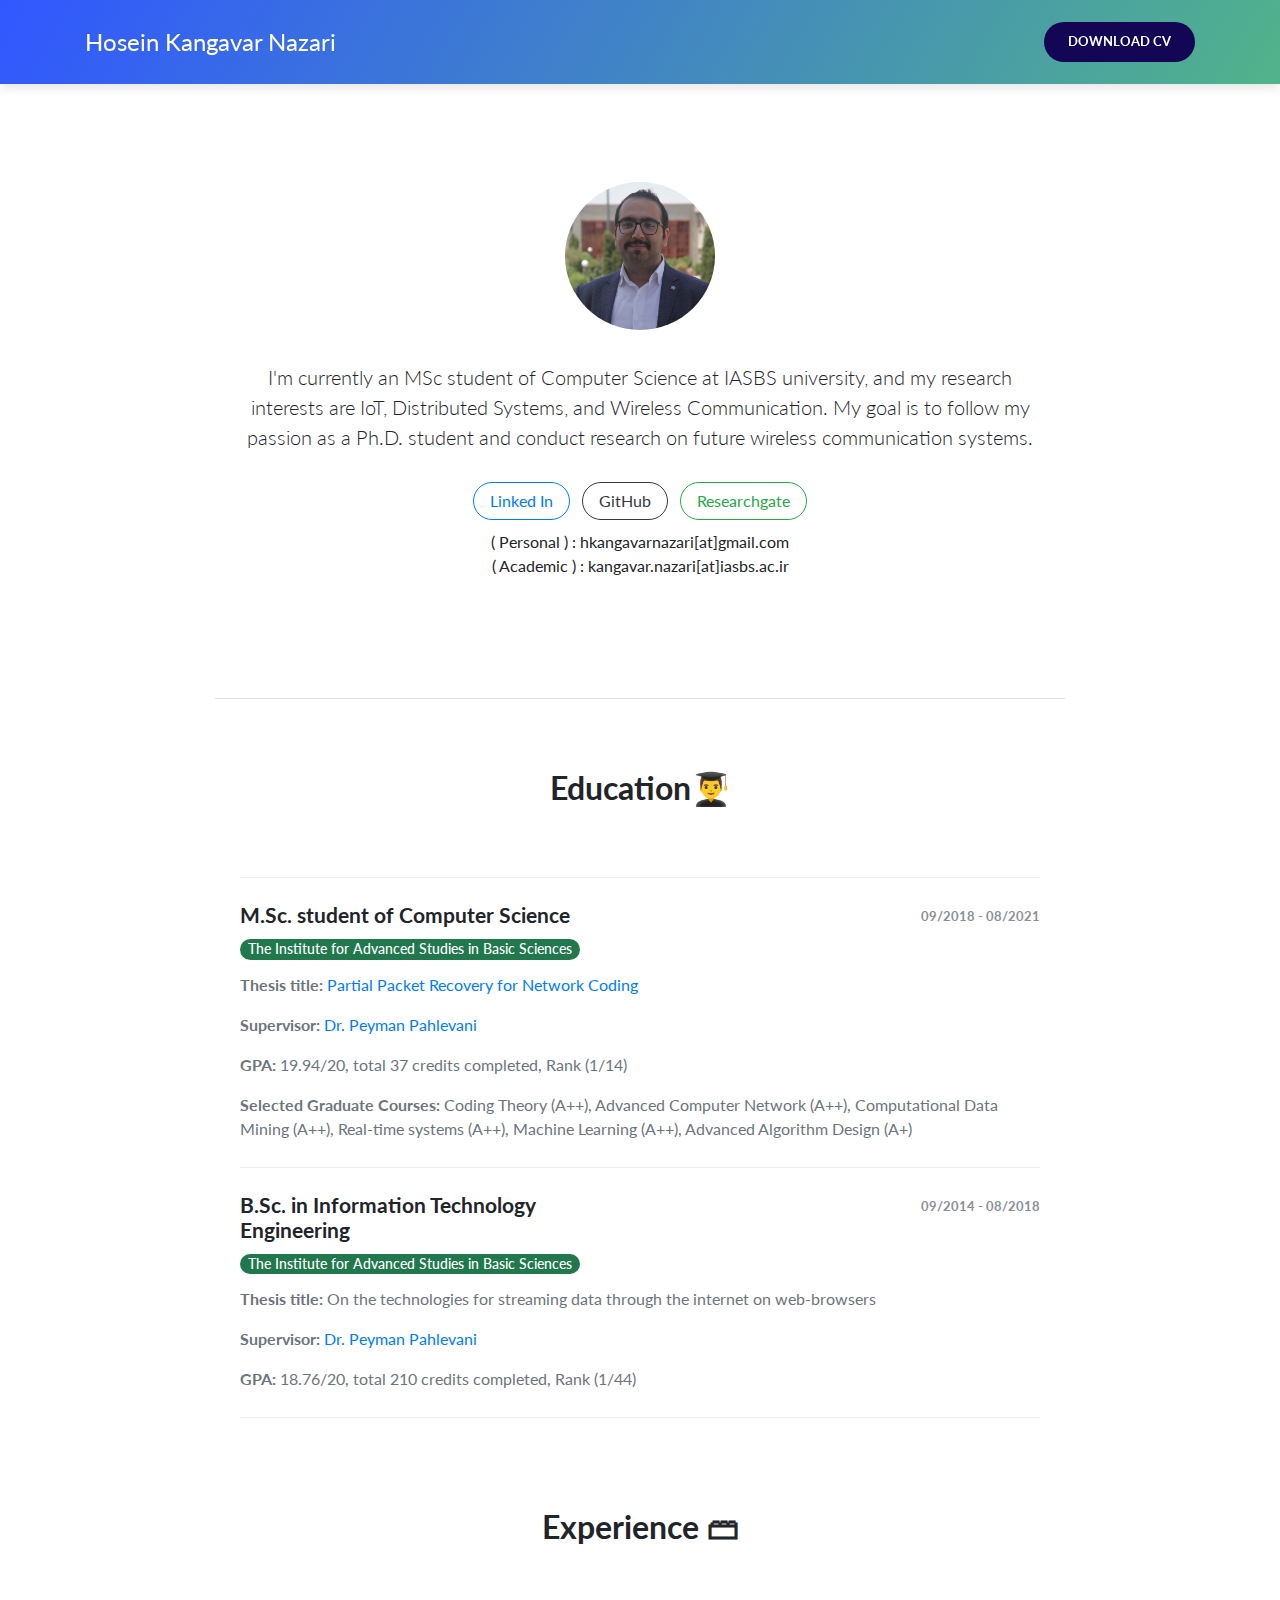
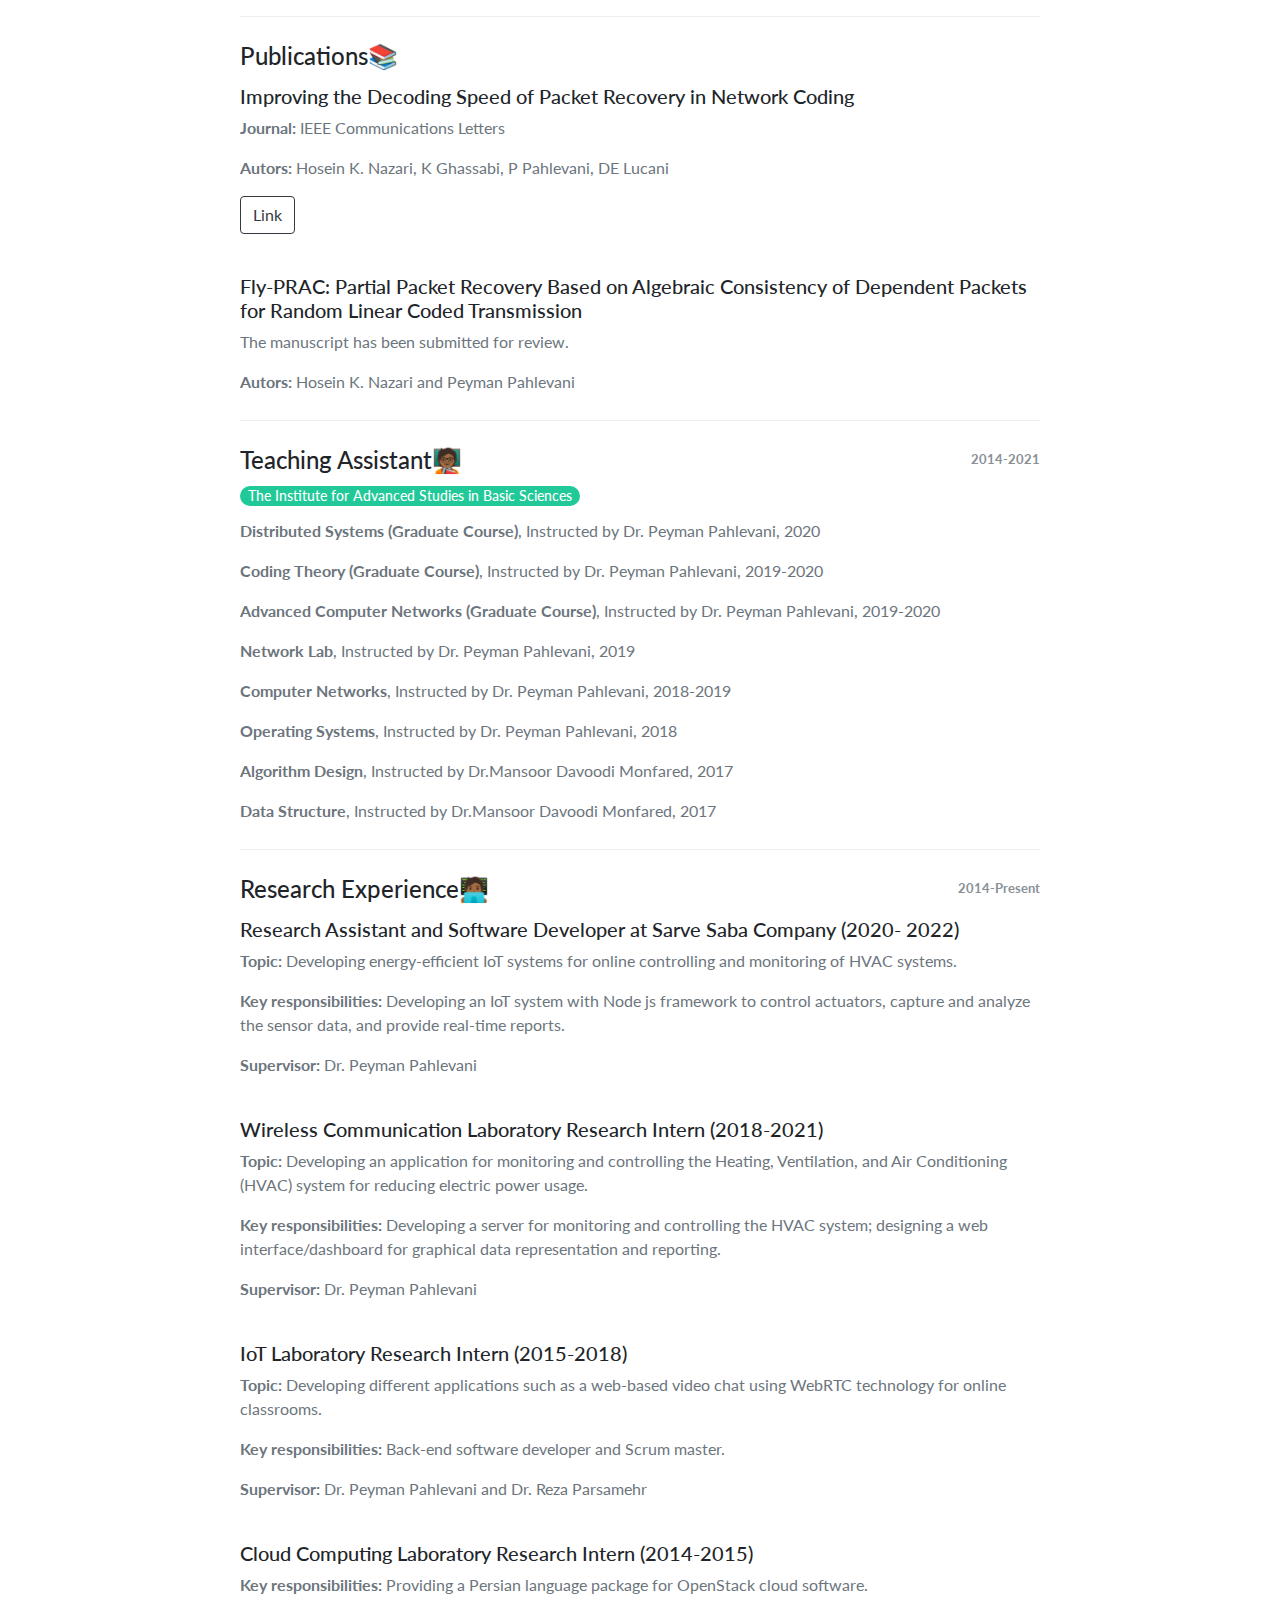
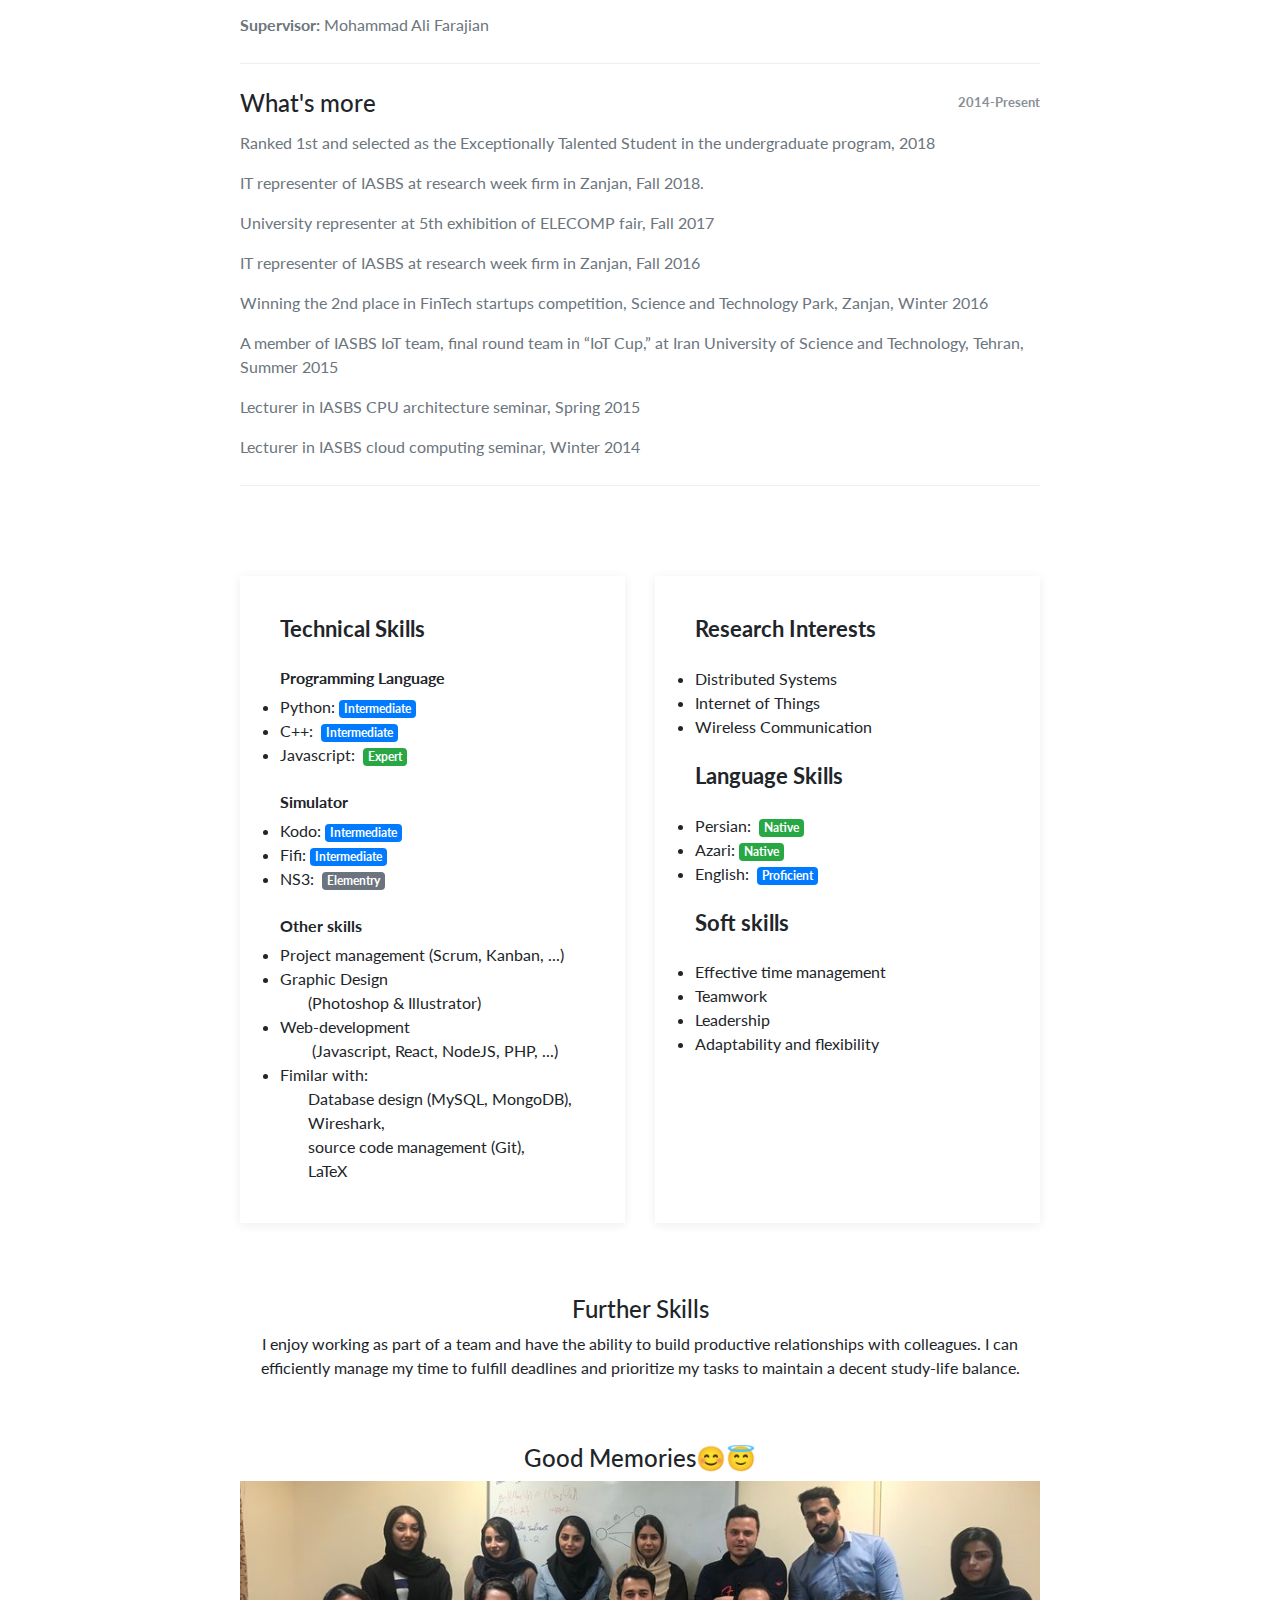
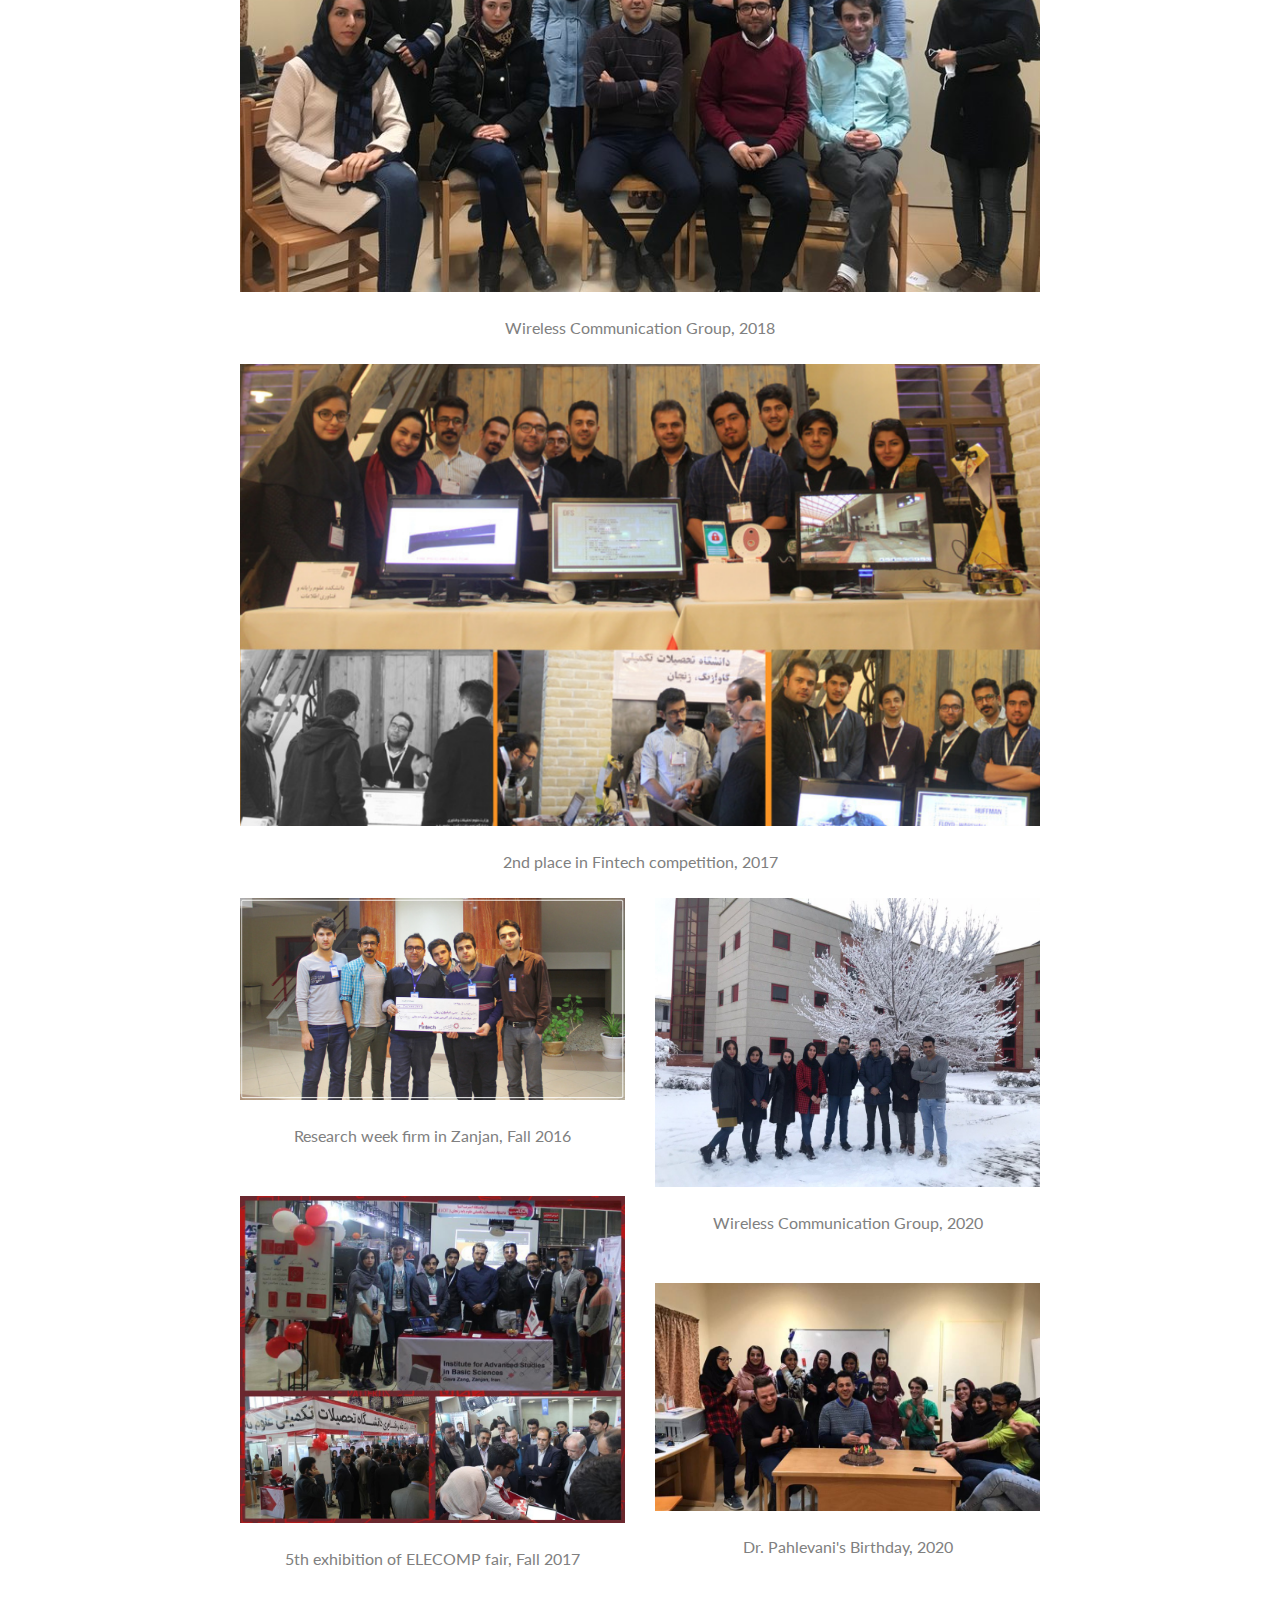
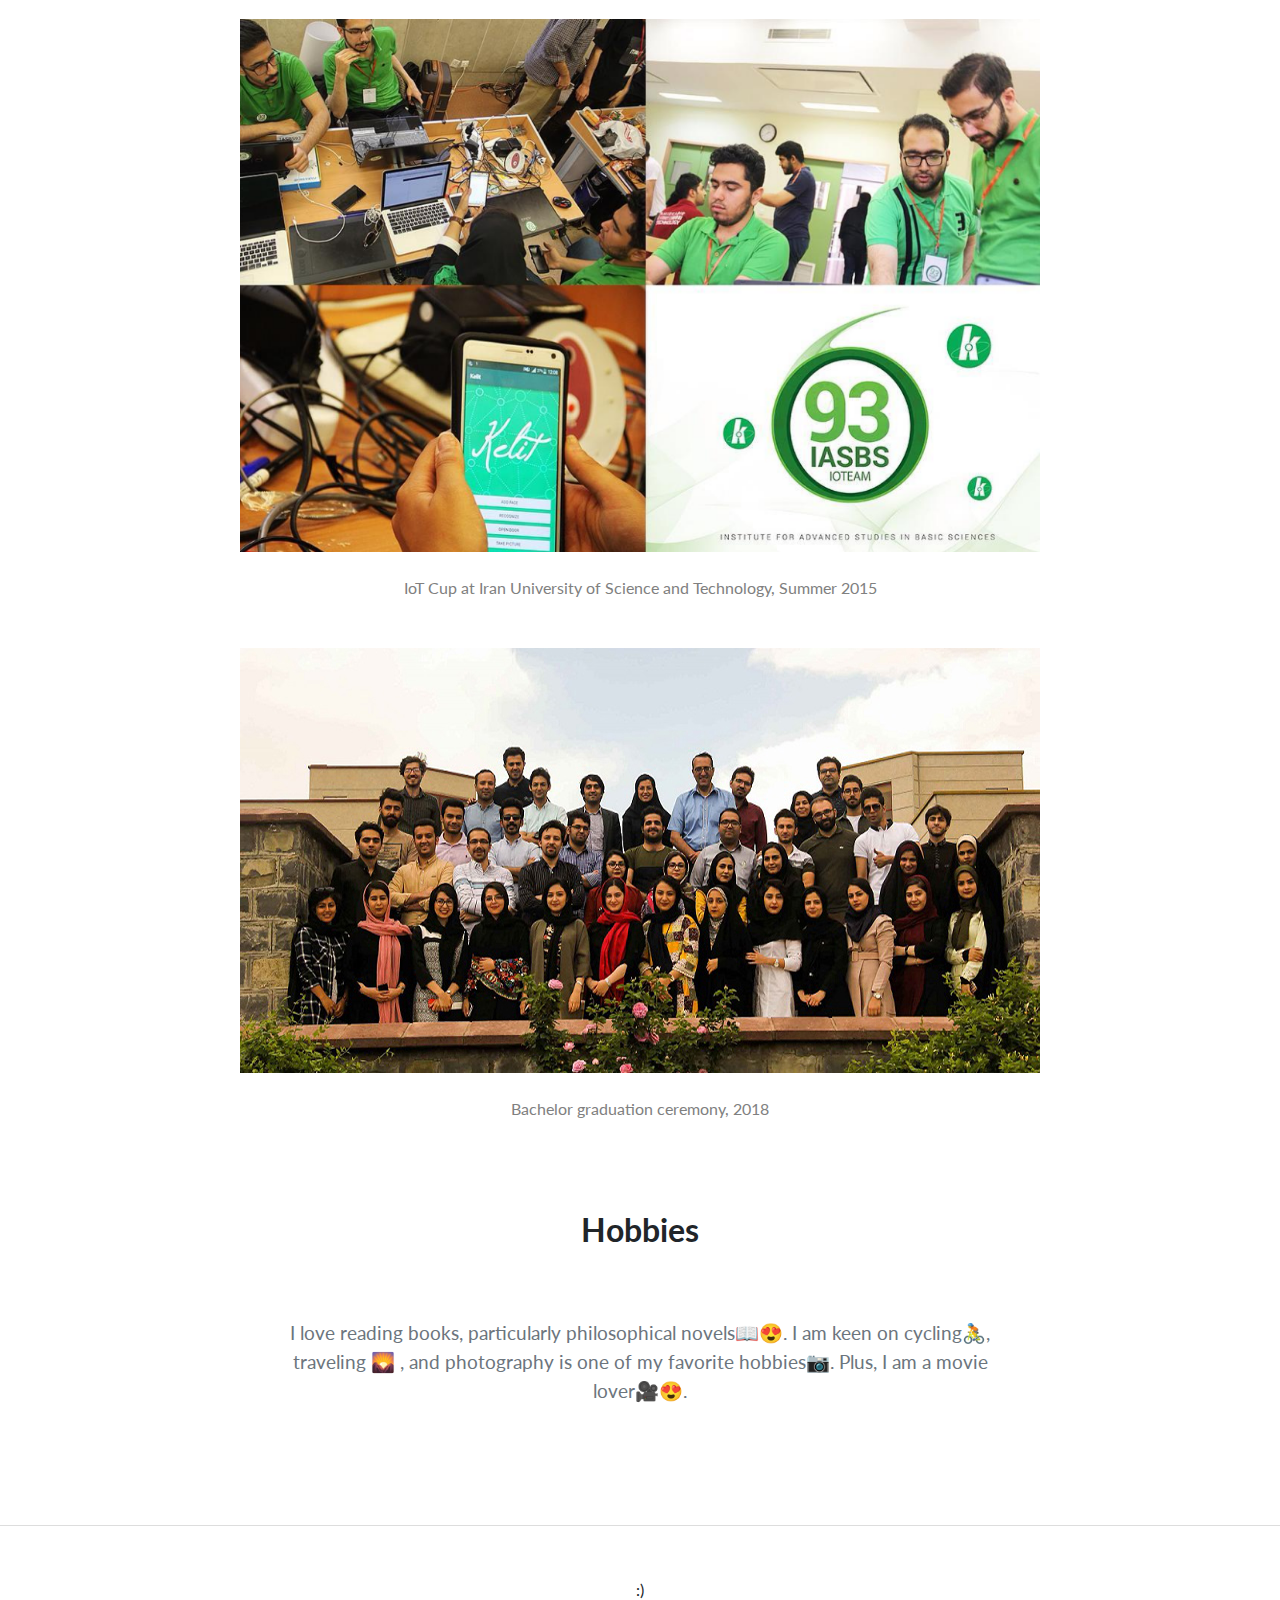
==== commit 6bda4192: "update index" ====
--- a/index.html
+++ b/index.html
@@ -88,7 +88,7 @@
                         </div>
                         <p class="text-muted "><b>Thesis title:</b> On the technologies for streaming data through the internet on web-browsers</p>
                         <p class="text-muted "><b>Supervisor:</b> <a href="https://iasbs.ac.ir/~pahlevani/ ">Dr. Peyman Pahlevani</a></p>
-                        <p class="text-muted "><b>GPA:</b> 18.76/20, total 210 credits completed, Rank (1/46)</p>
+                        <p class="text-muted "><b>GPA:</b> 18.76/20, total 210 credits completed, Rank (1/44)</p>
                     </div>
 
                     <div class="education group " id="education ">
@@ -149,9 +149,8 @@
                                     <time class="period ">2014-Present</time>
                                 </div>
                             </div>
-                            <h5>SarvTech Company Research Intern (2020- 2021)</h5>
-                            <p class="text-muted "><b>Topic:</b> Developing an online controlling and monitoring system for air
-                                conditioning systems.</p>
+                            <h5>Research Assistant and Software Developer at Sarve Saba Company (2020- 2022)</h5>
+                            <p class="text-muted "><b>Topic:</b> Developing energy-efficient IoT systems for online controlling and monitoring of HVAC systems.</p>
                             <p class="text-muted "><b>Key responsibilities: </b>Developing an IoT system with Node js framework to control actuators,
                                 capture and analyze the sensor data, and provide real-time reports. </p>    
                             <p class="text-muted "><b>Supervisor:</b> Dr. Peyman Pahlevani</p>
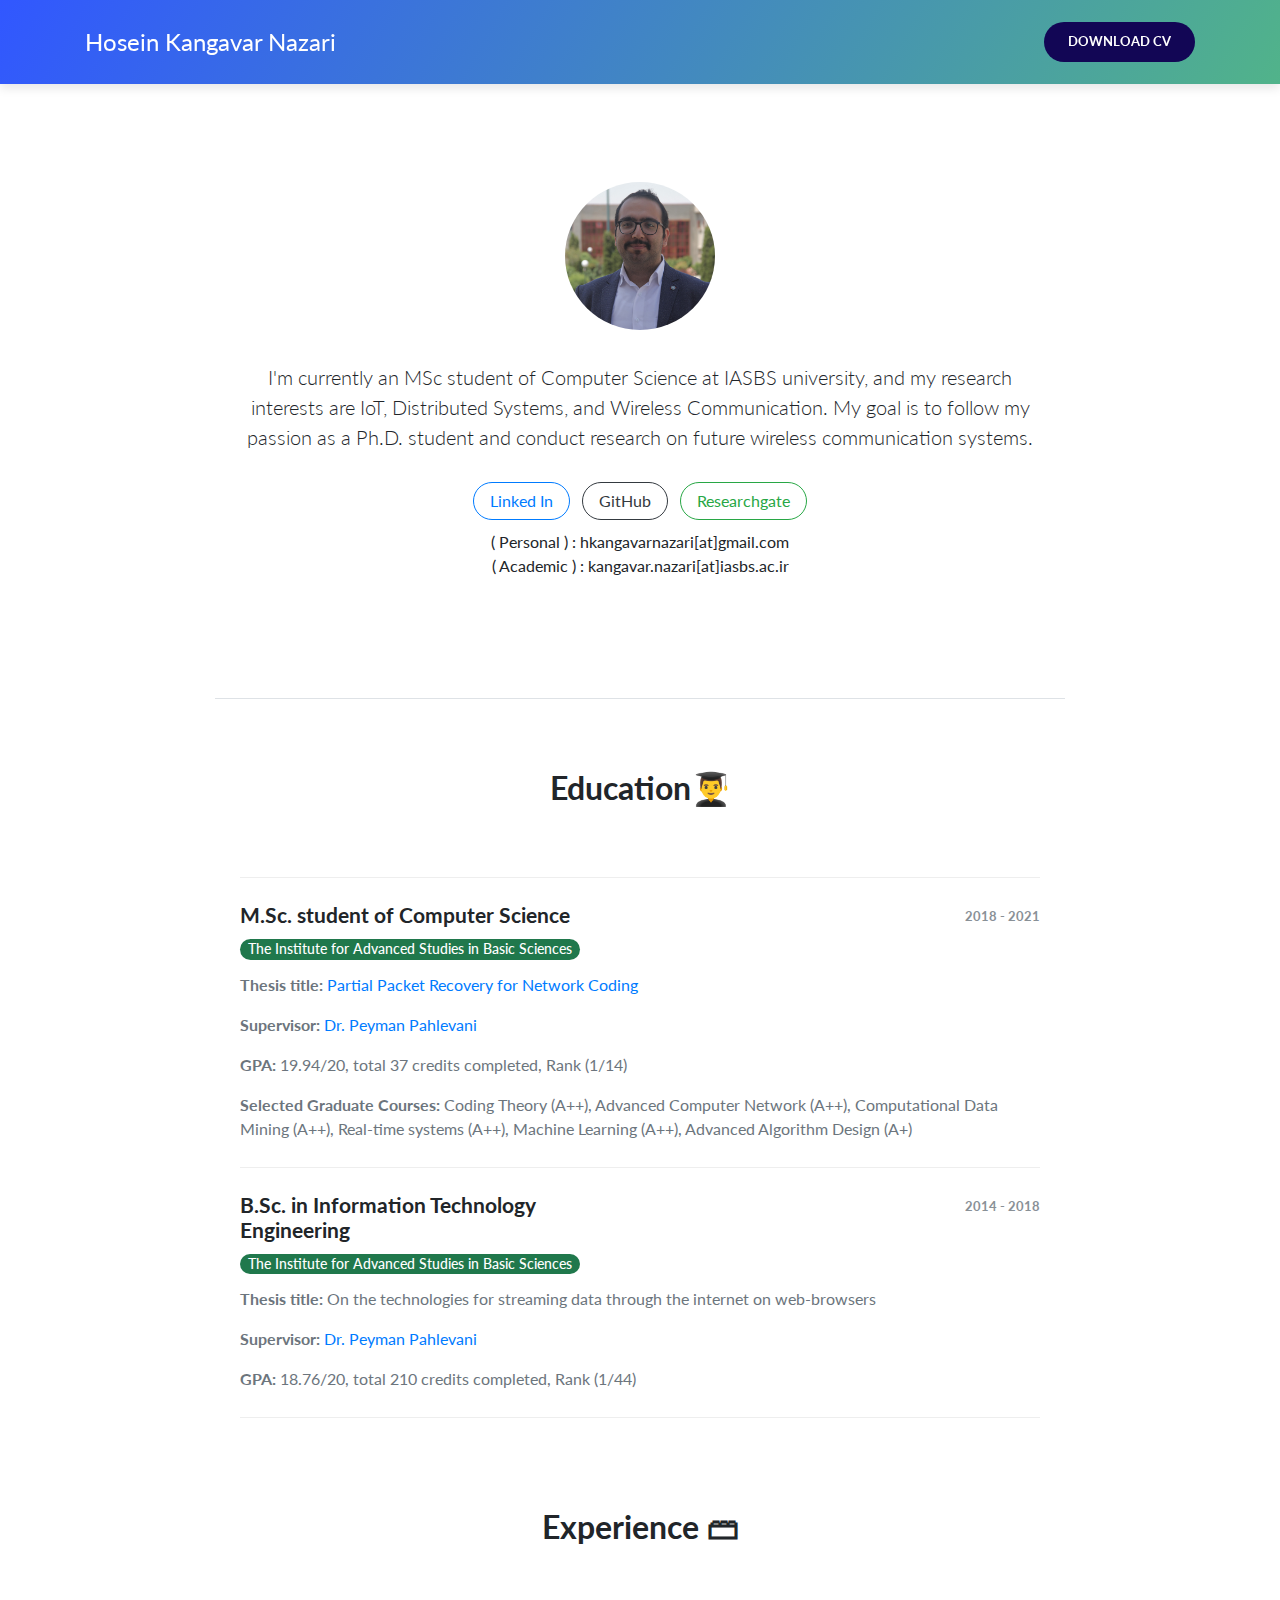
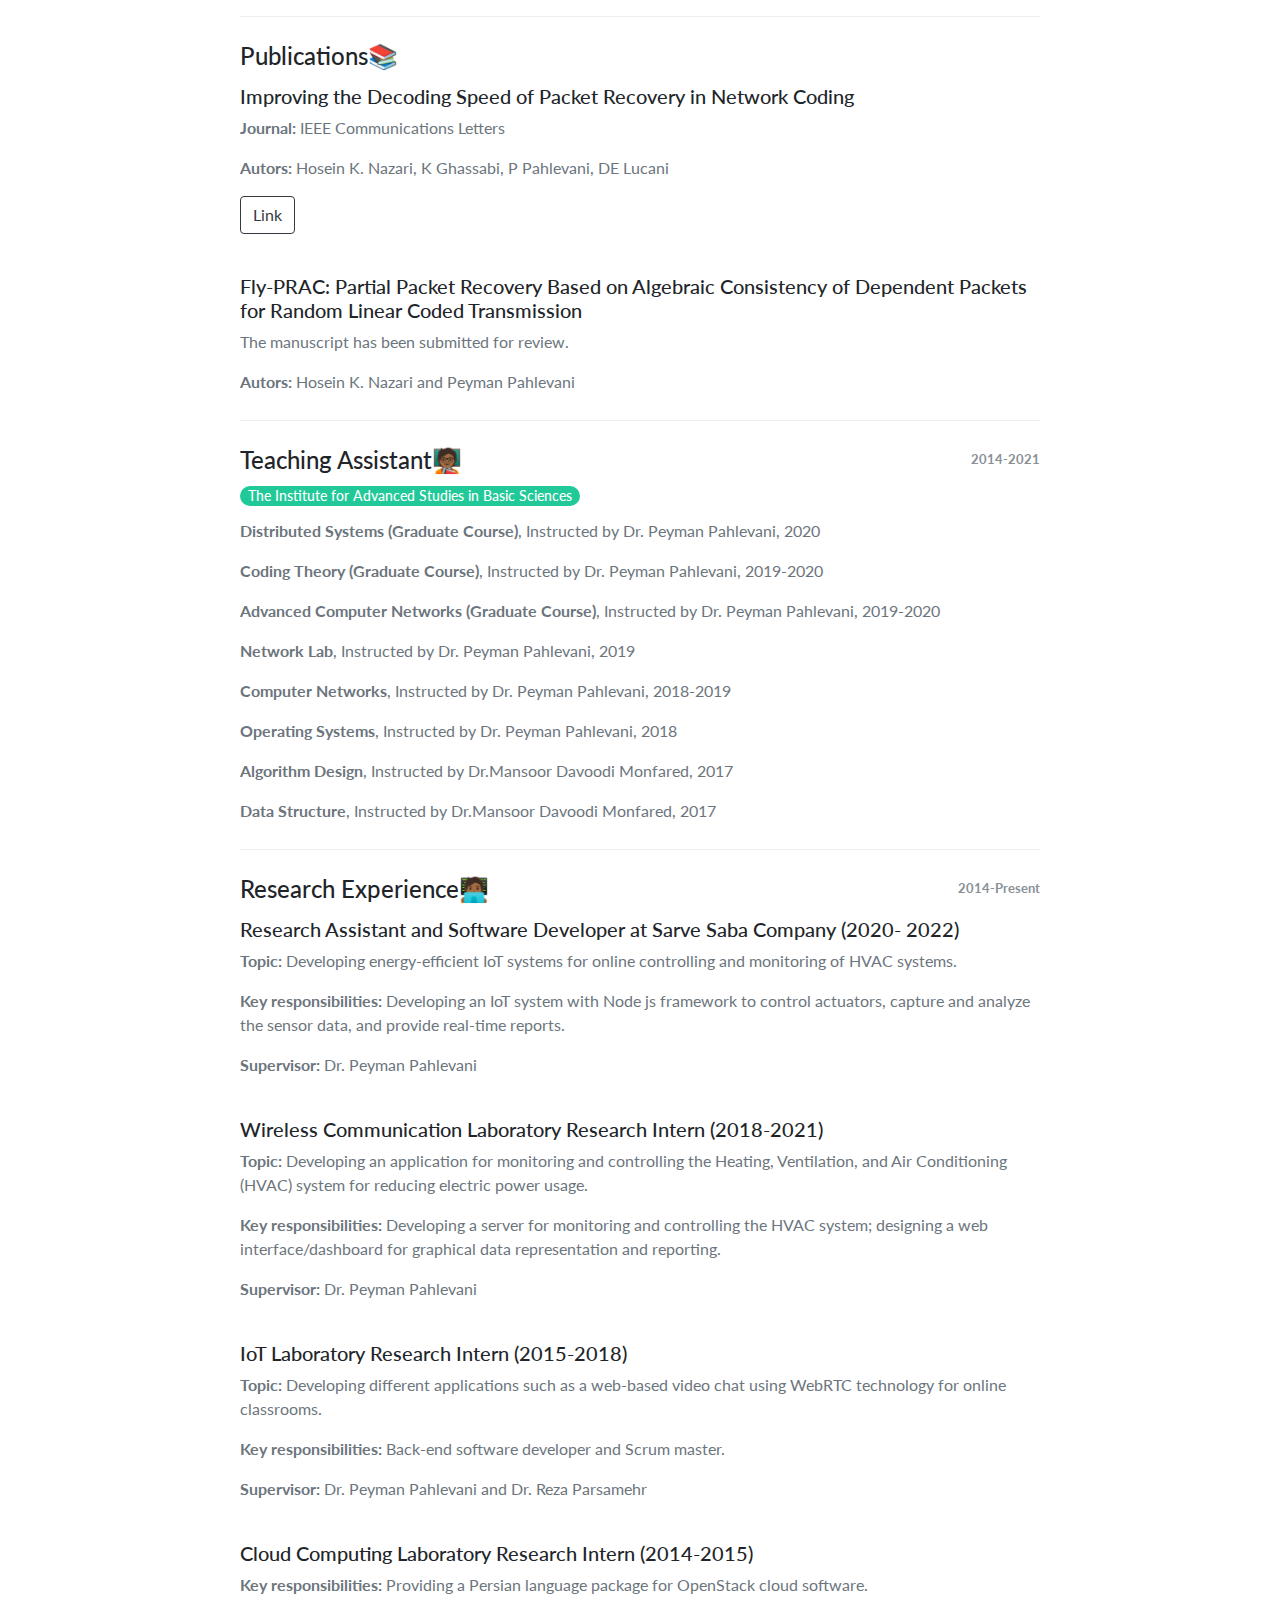
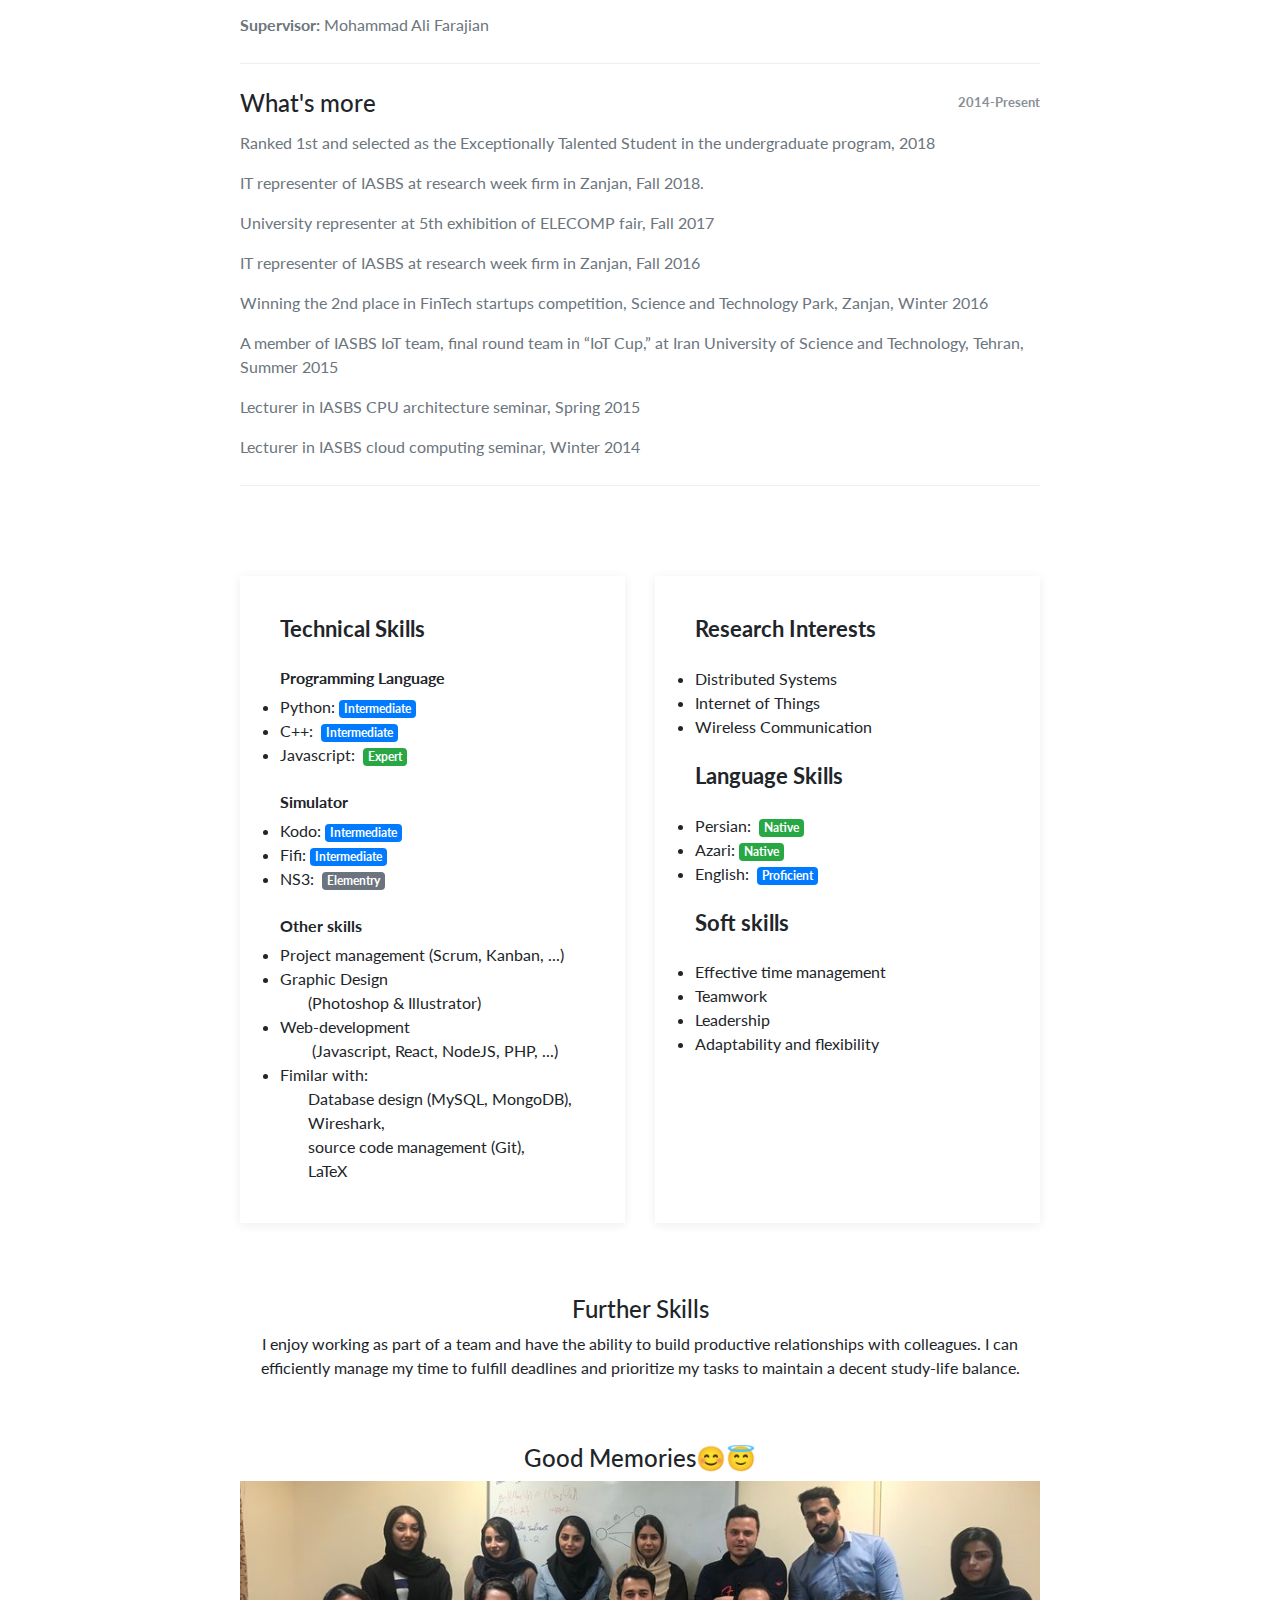
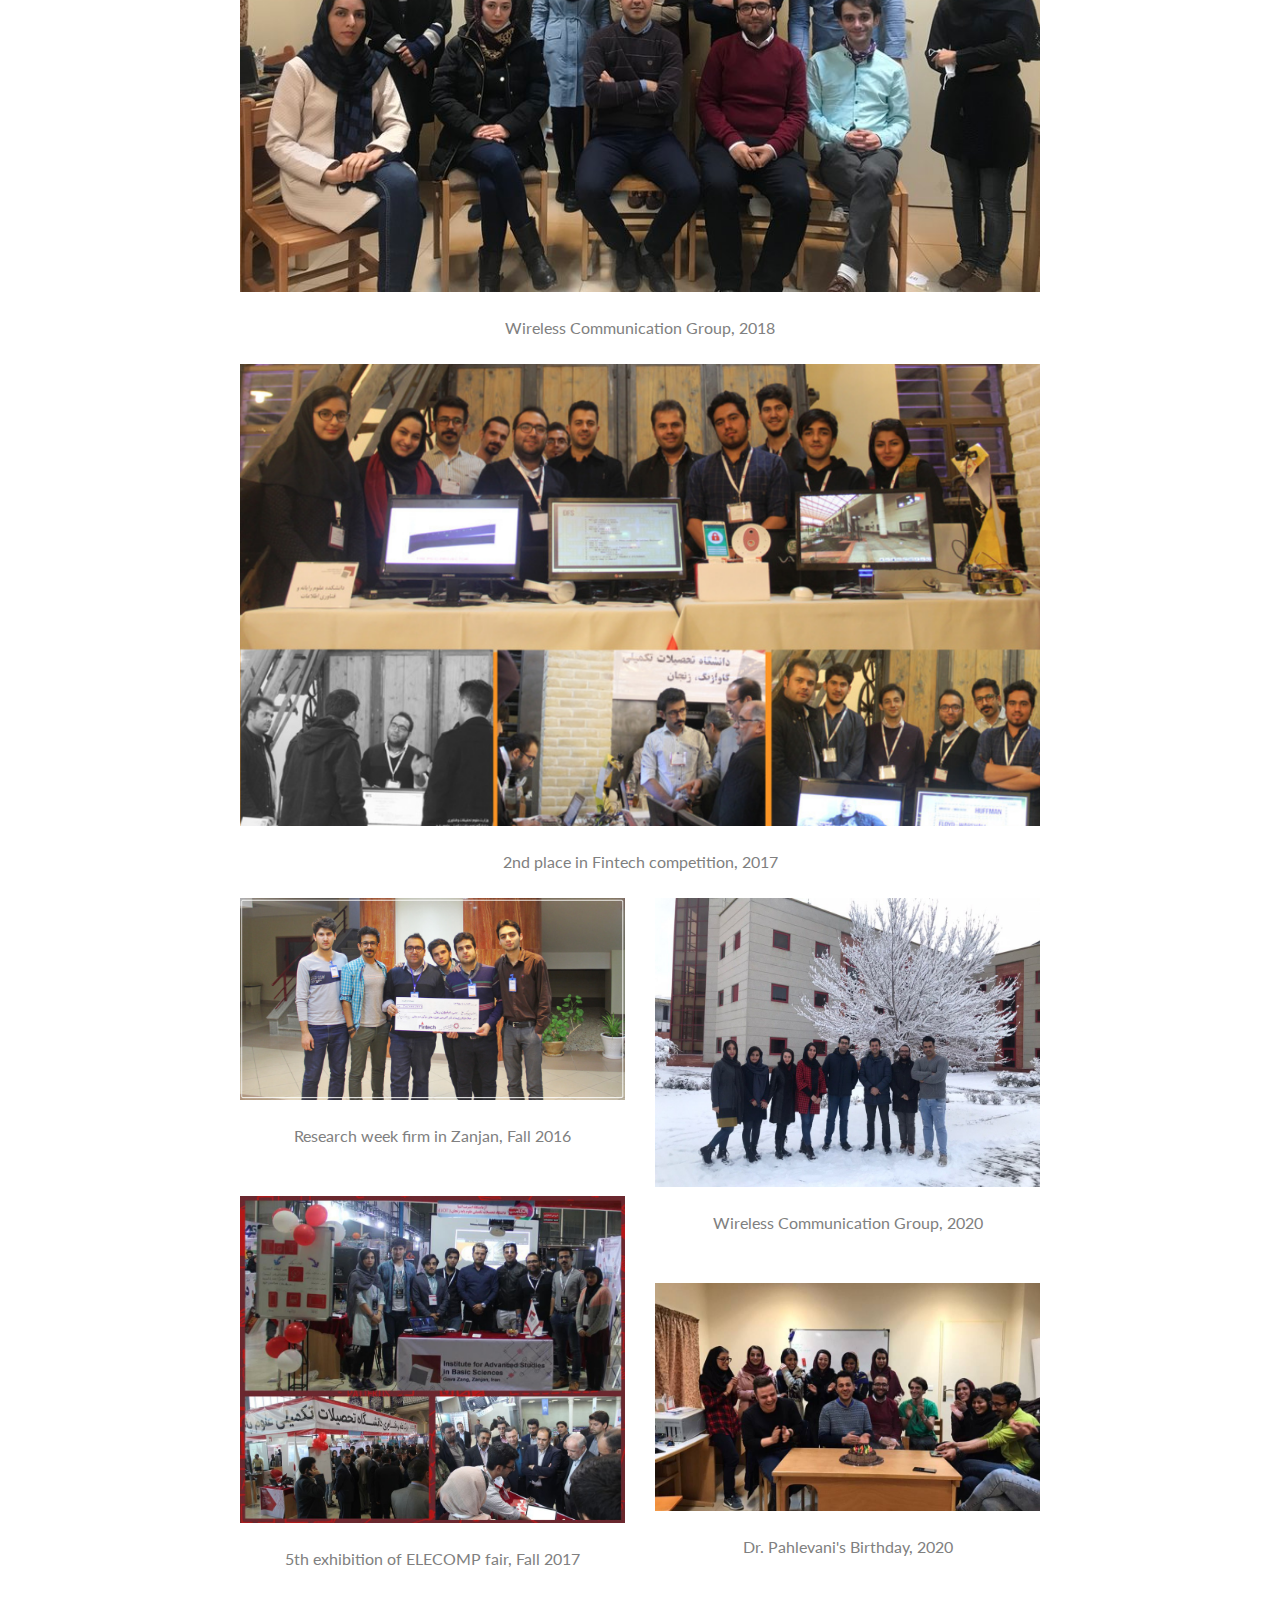
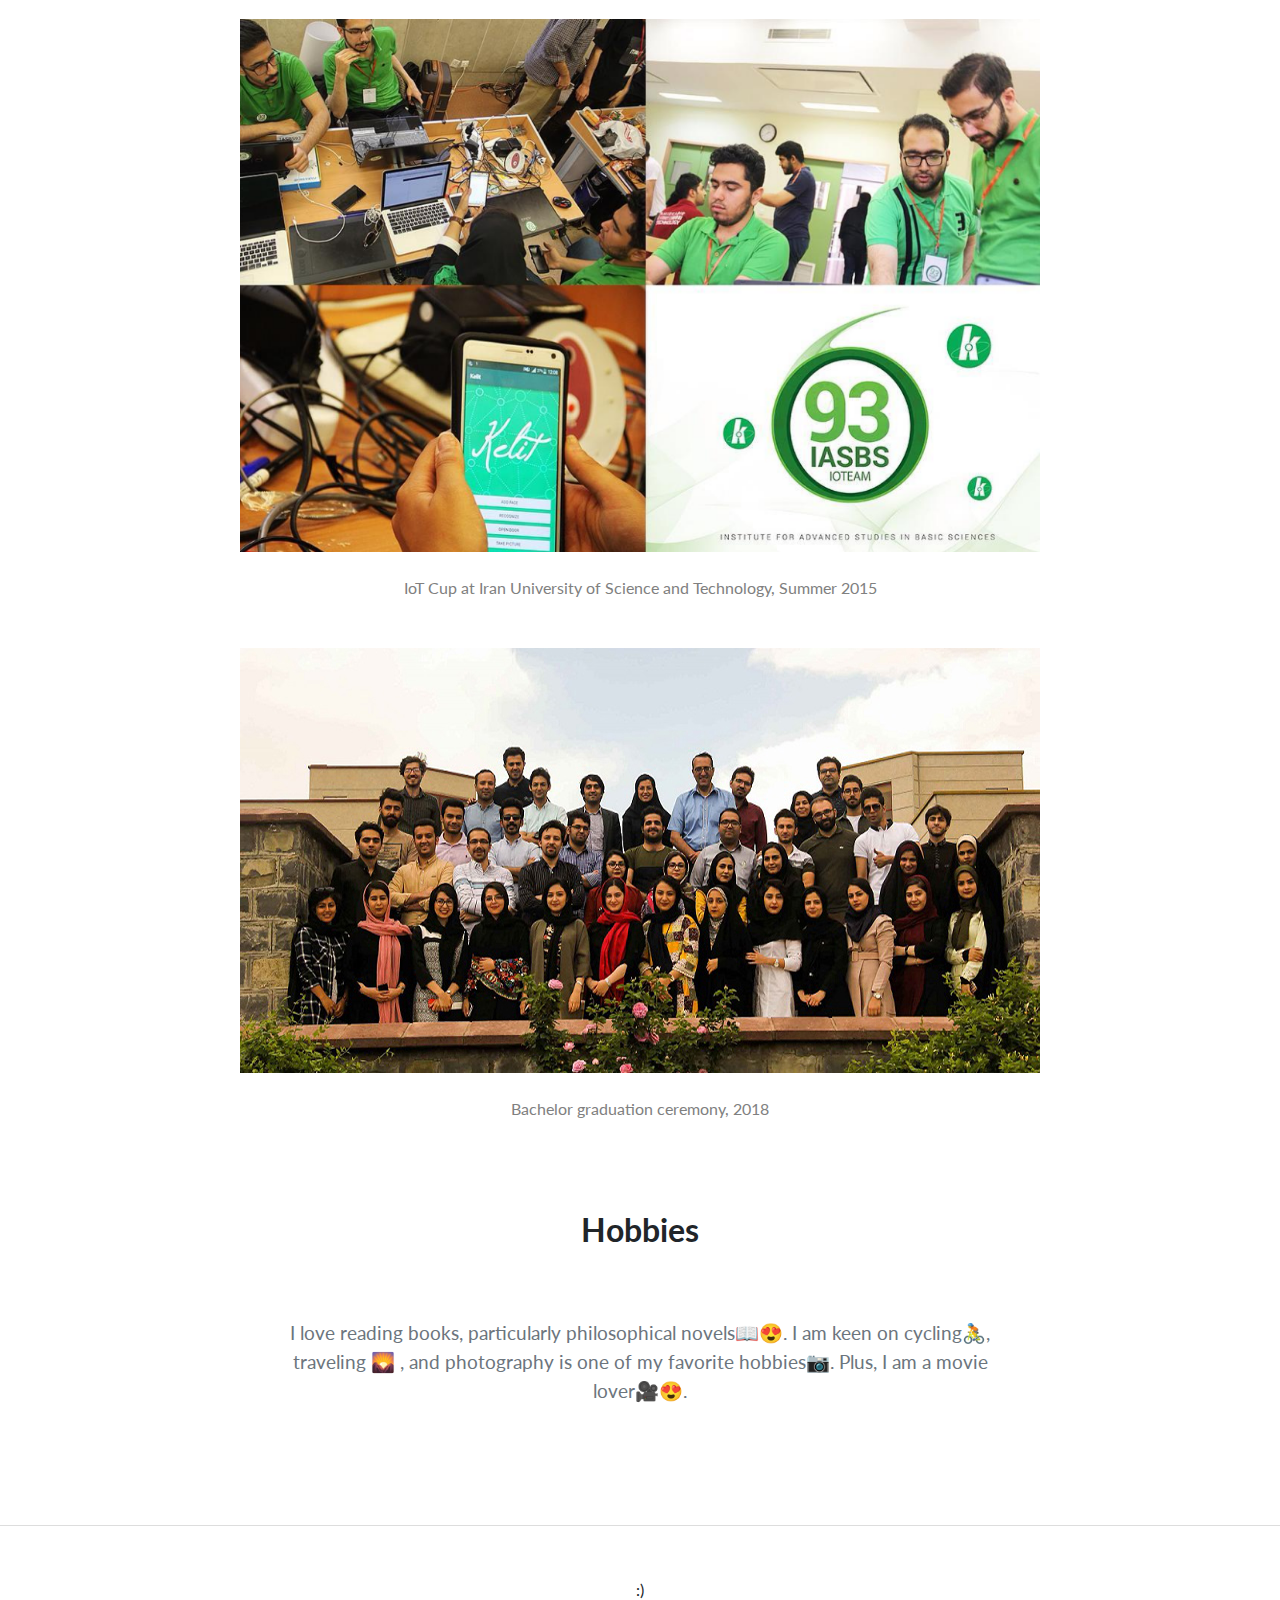
==== commit 33c79fa7: "update" ====
--- a/index.html
+++ b/index.html
@@ -65,7 +65,7 @@
                                 <h4 class="organization ">The Institute for Advanced Studies in Basic Sciences</h4>
                             </div>
                             <div class="col-md-6 ">
-                                <time class="period ">09/2018 - 08/2021</time>
+                                <time class="period ">2018 - 2021</time>
                             </div>
                         </div>
                         <p class="text-muted "><b>Thesis title:</b> <a href="assets/HoseinKangavarNazari-Thesis(English).pdf ">Partial Packet Recovery for Network Coding</a></p>
@@ -83,7 +83,7 @@
 
                             </div>
                             <div class="col-md-6 ">
-                                <time class="period ">09/2014 - 08/2018</time>
+                                <time class="period ">2014 - 2018</time>
                             </div>
                         </div>
                         <p class="text-muted "><b>Thesis title:</b> On the technologies for streaming data through the internet on web-browsers</p>
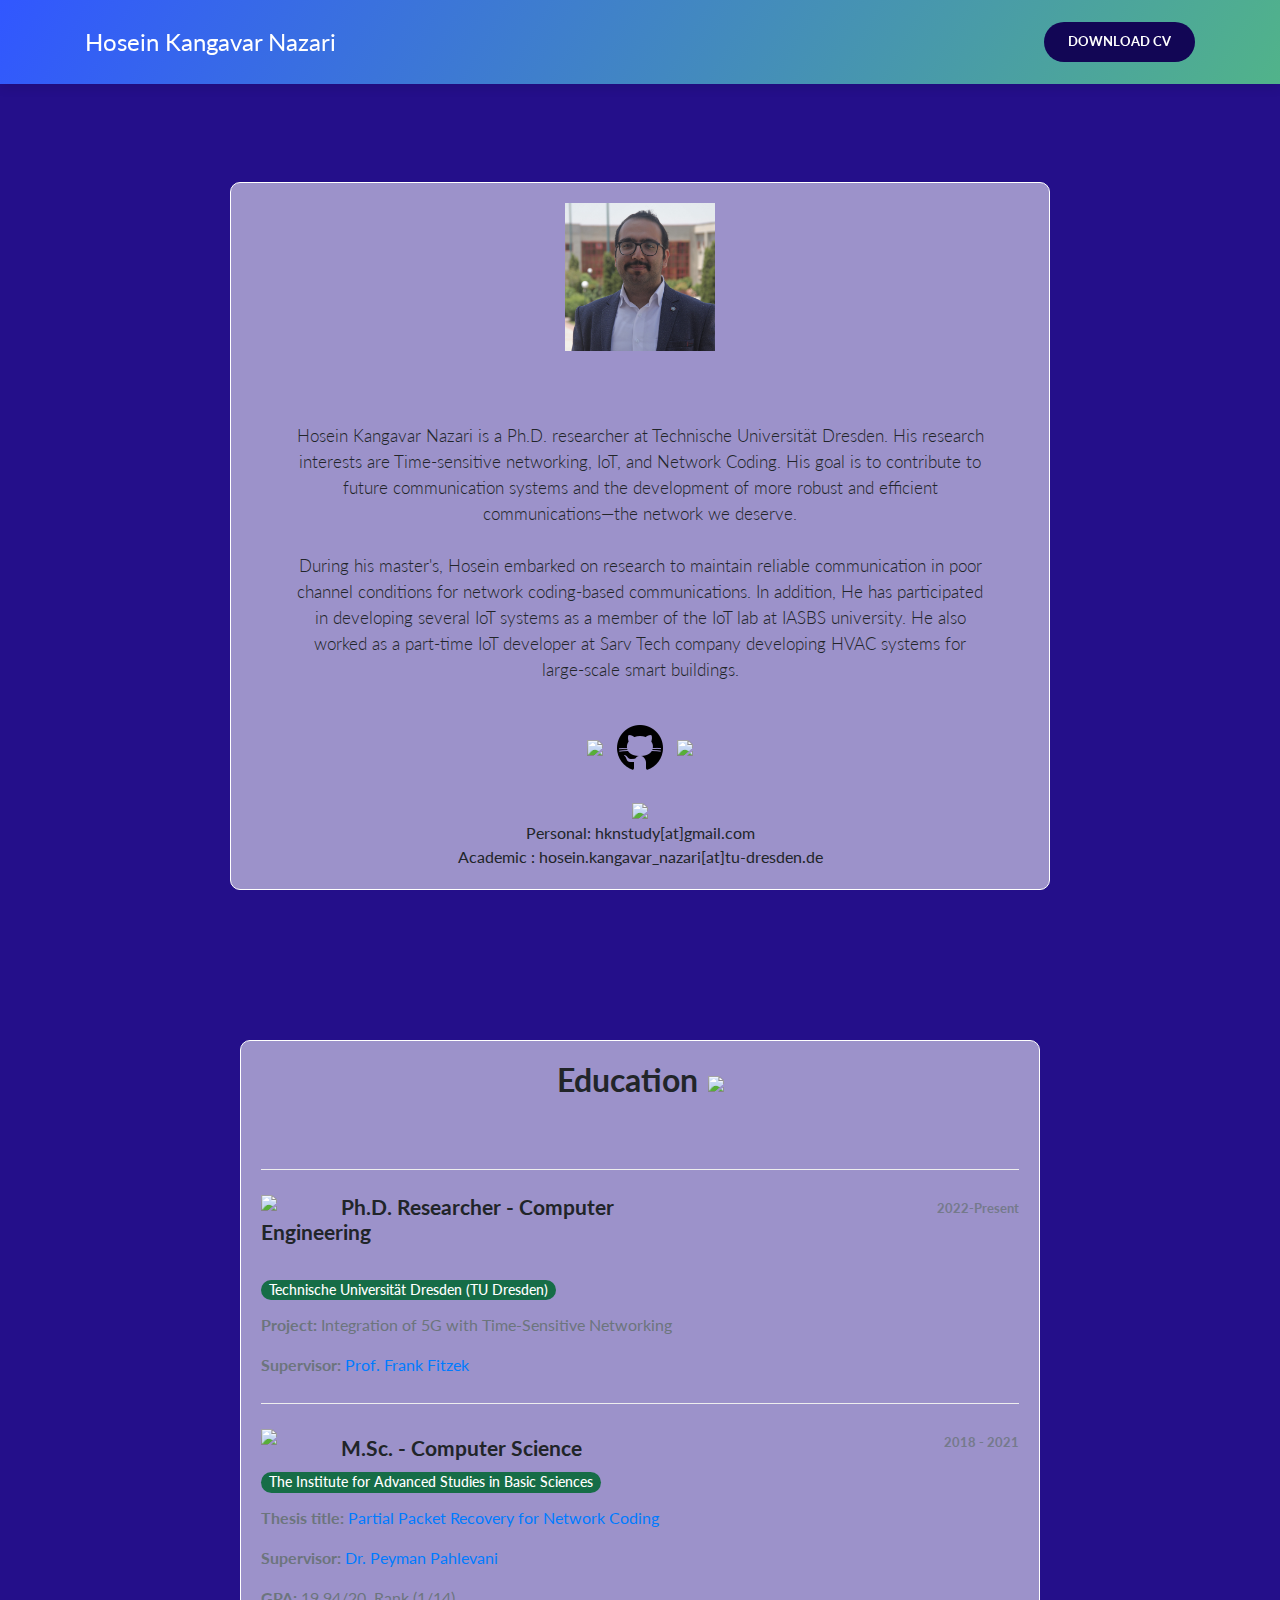
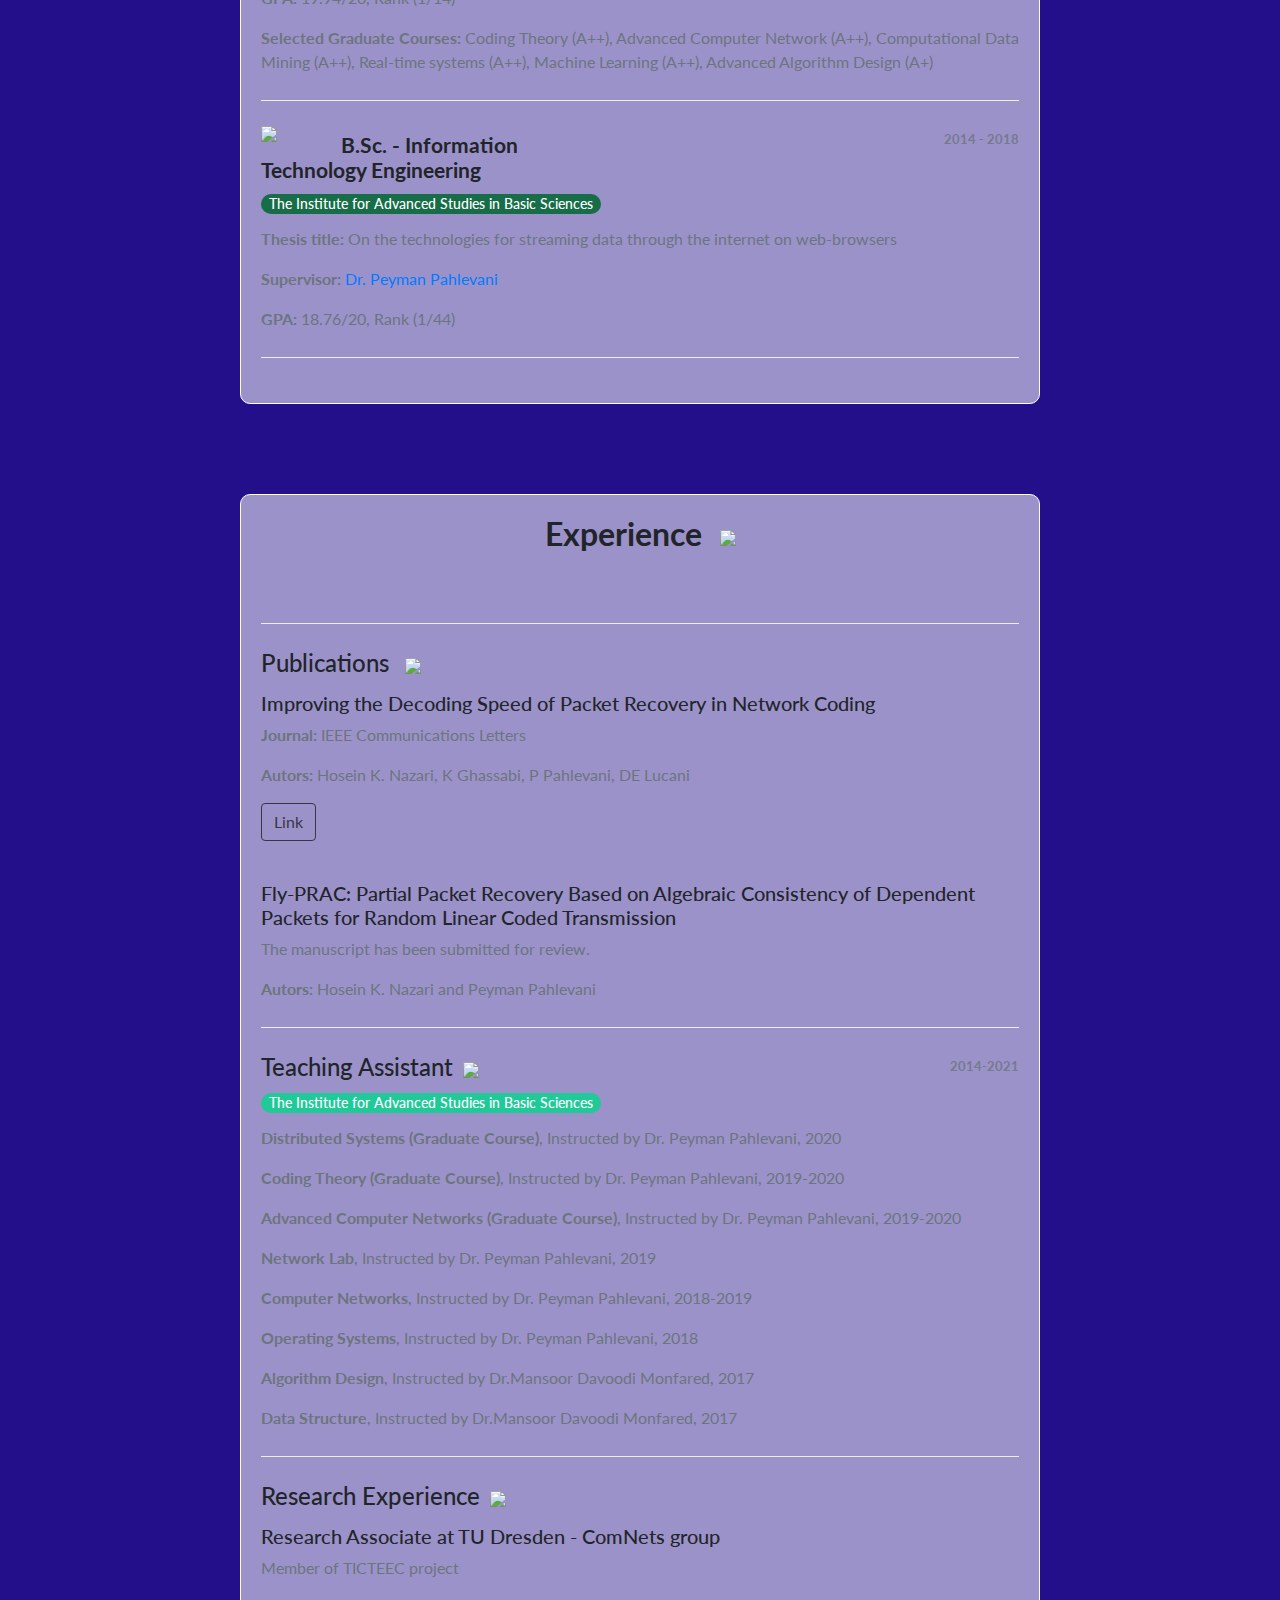
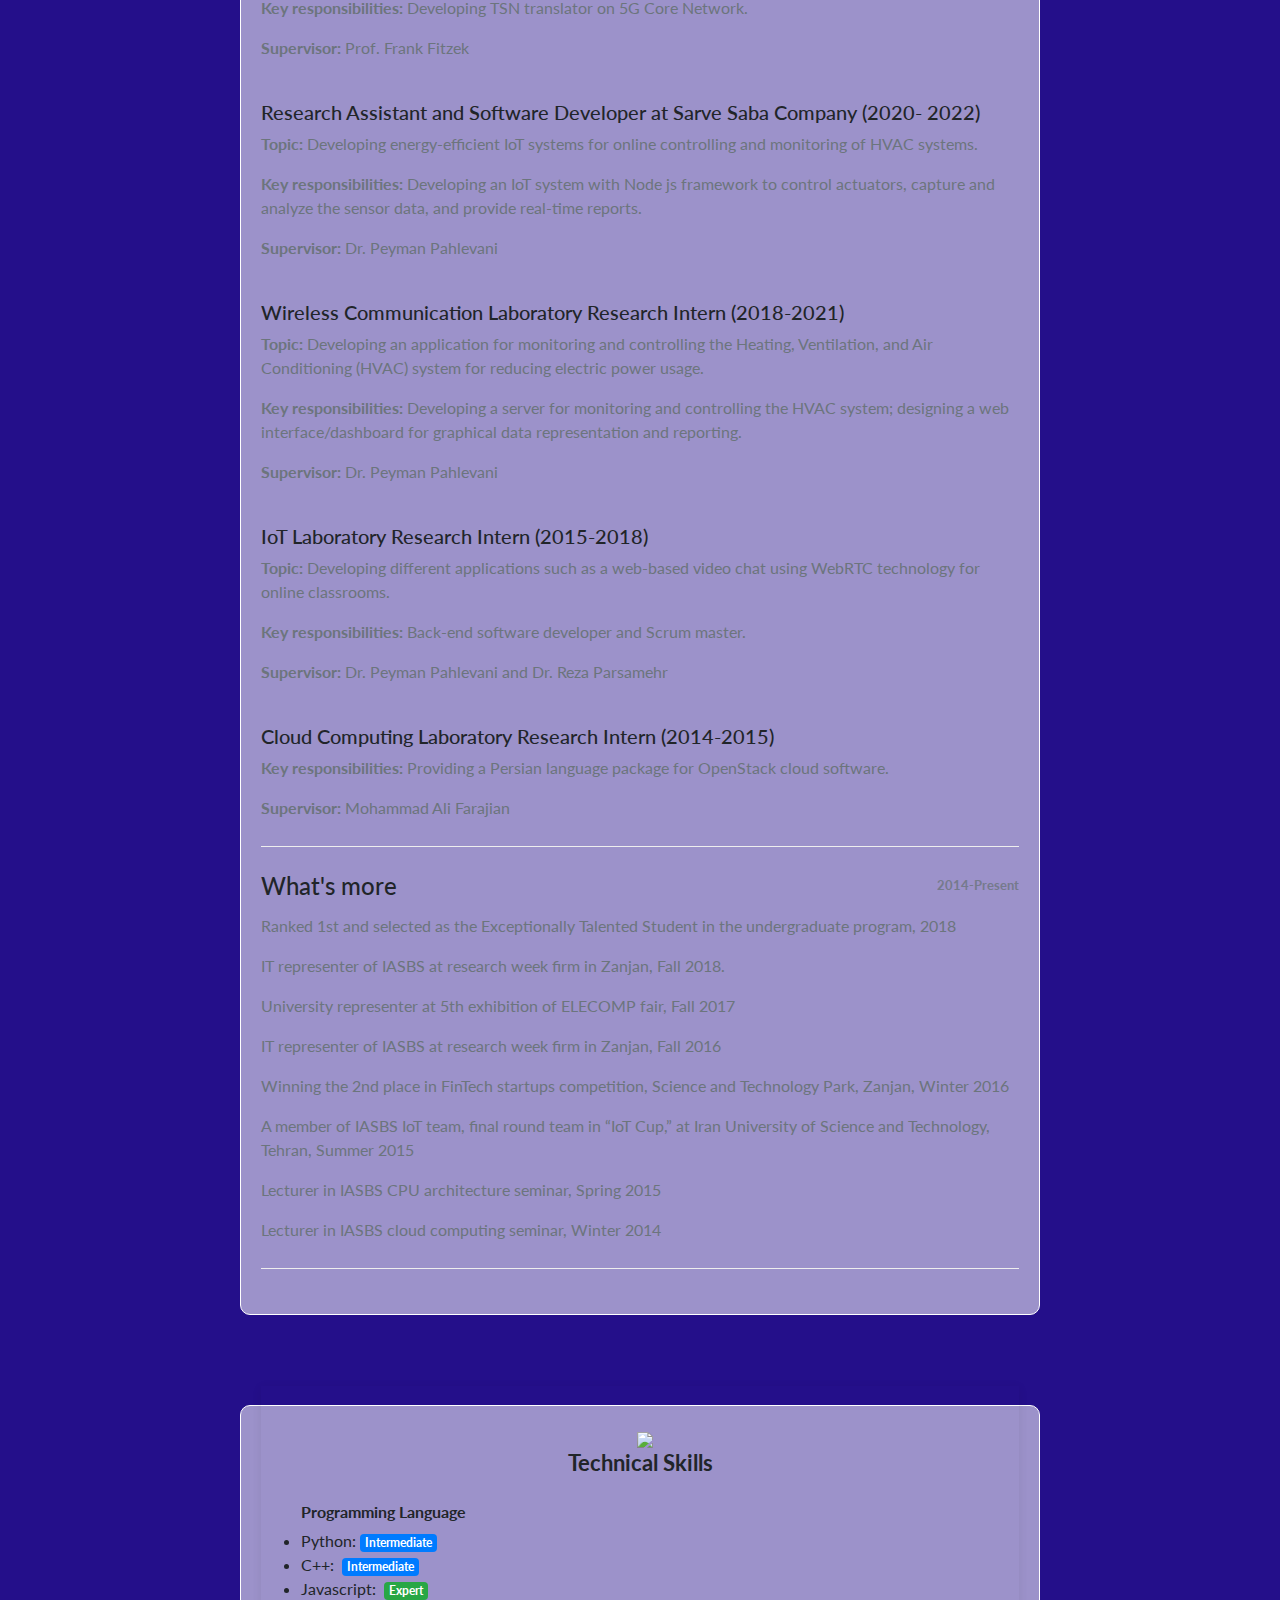
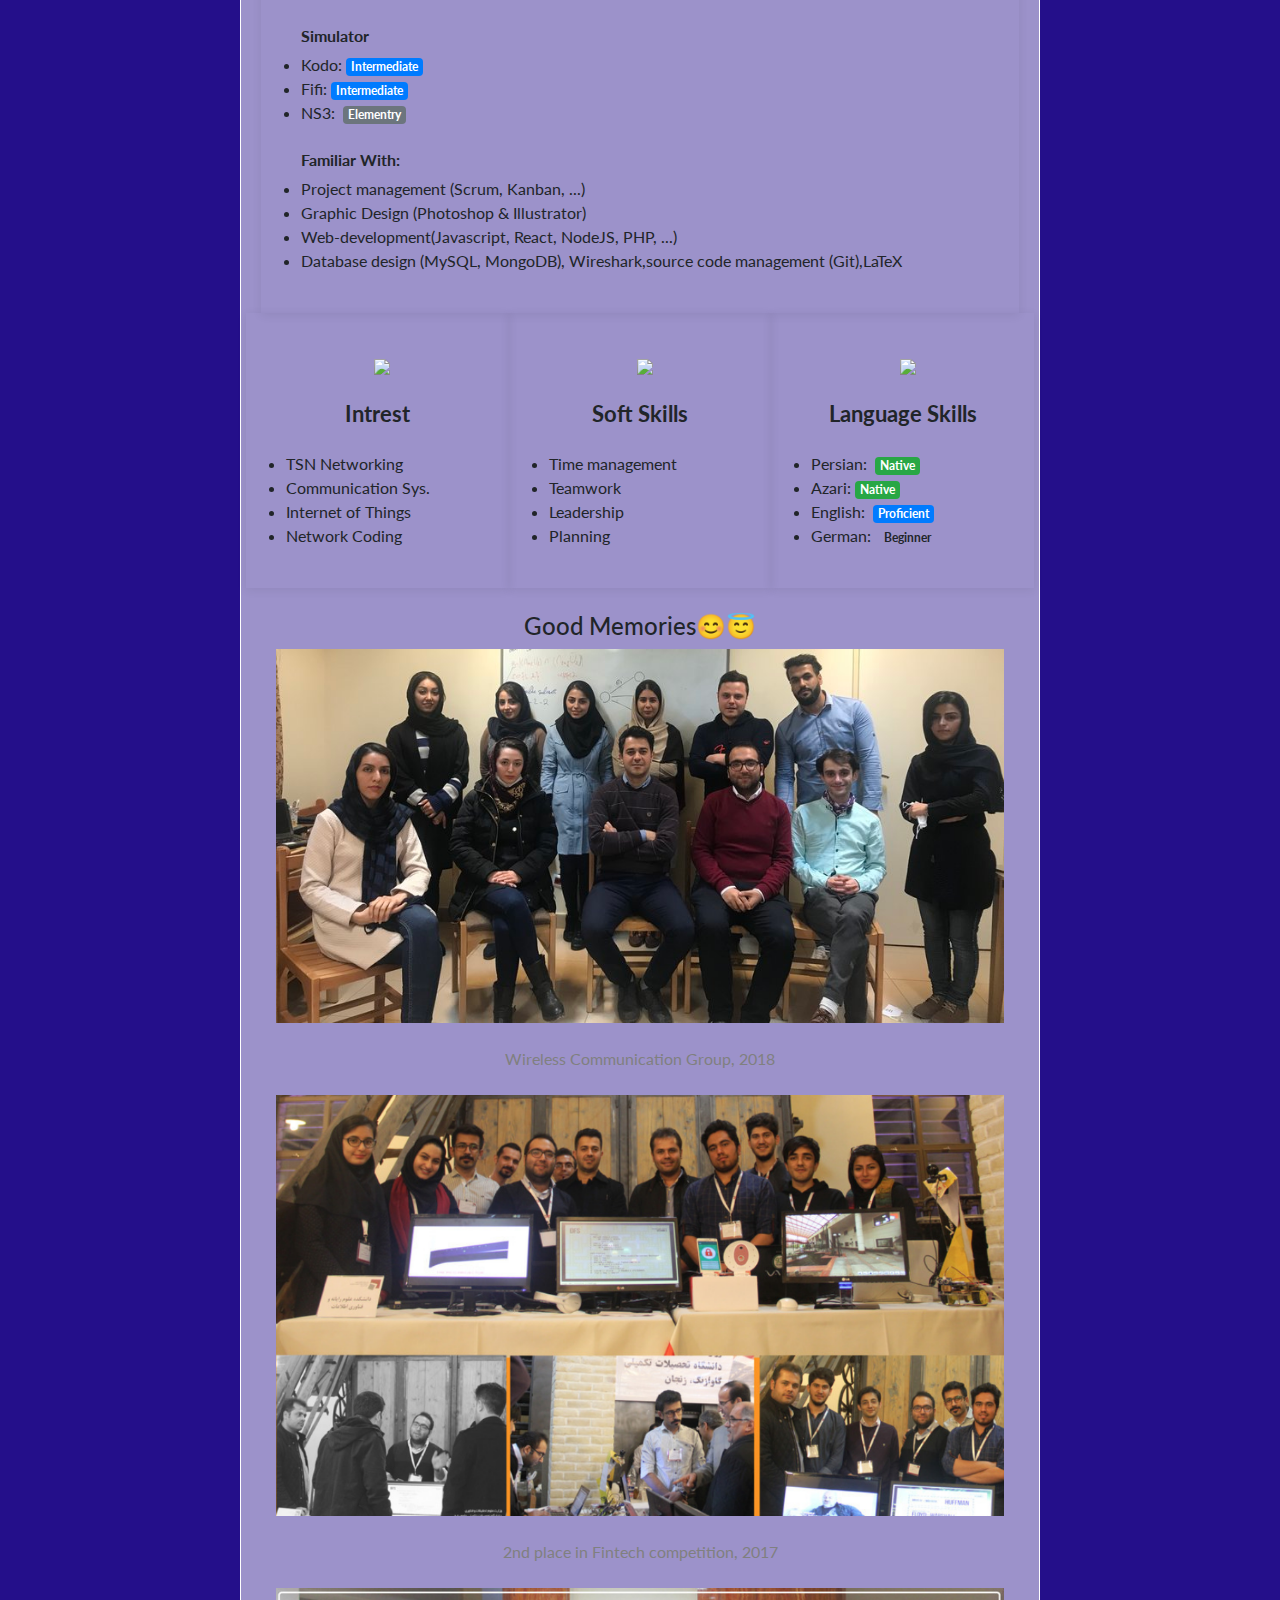
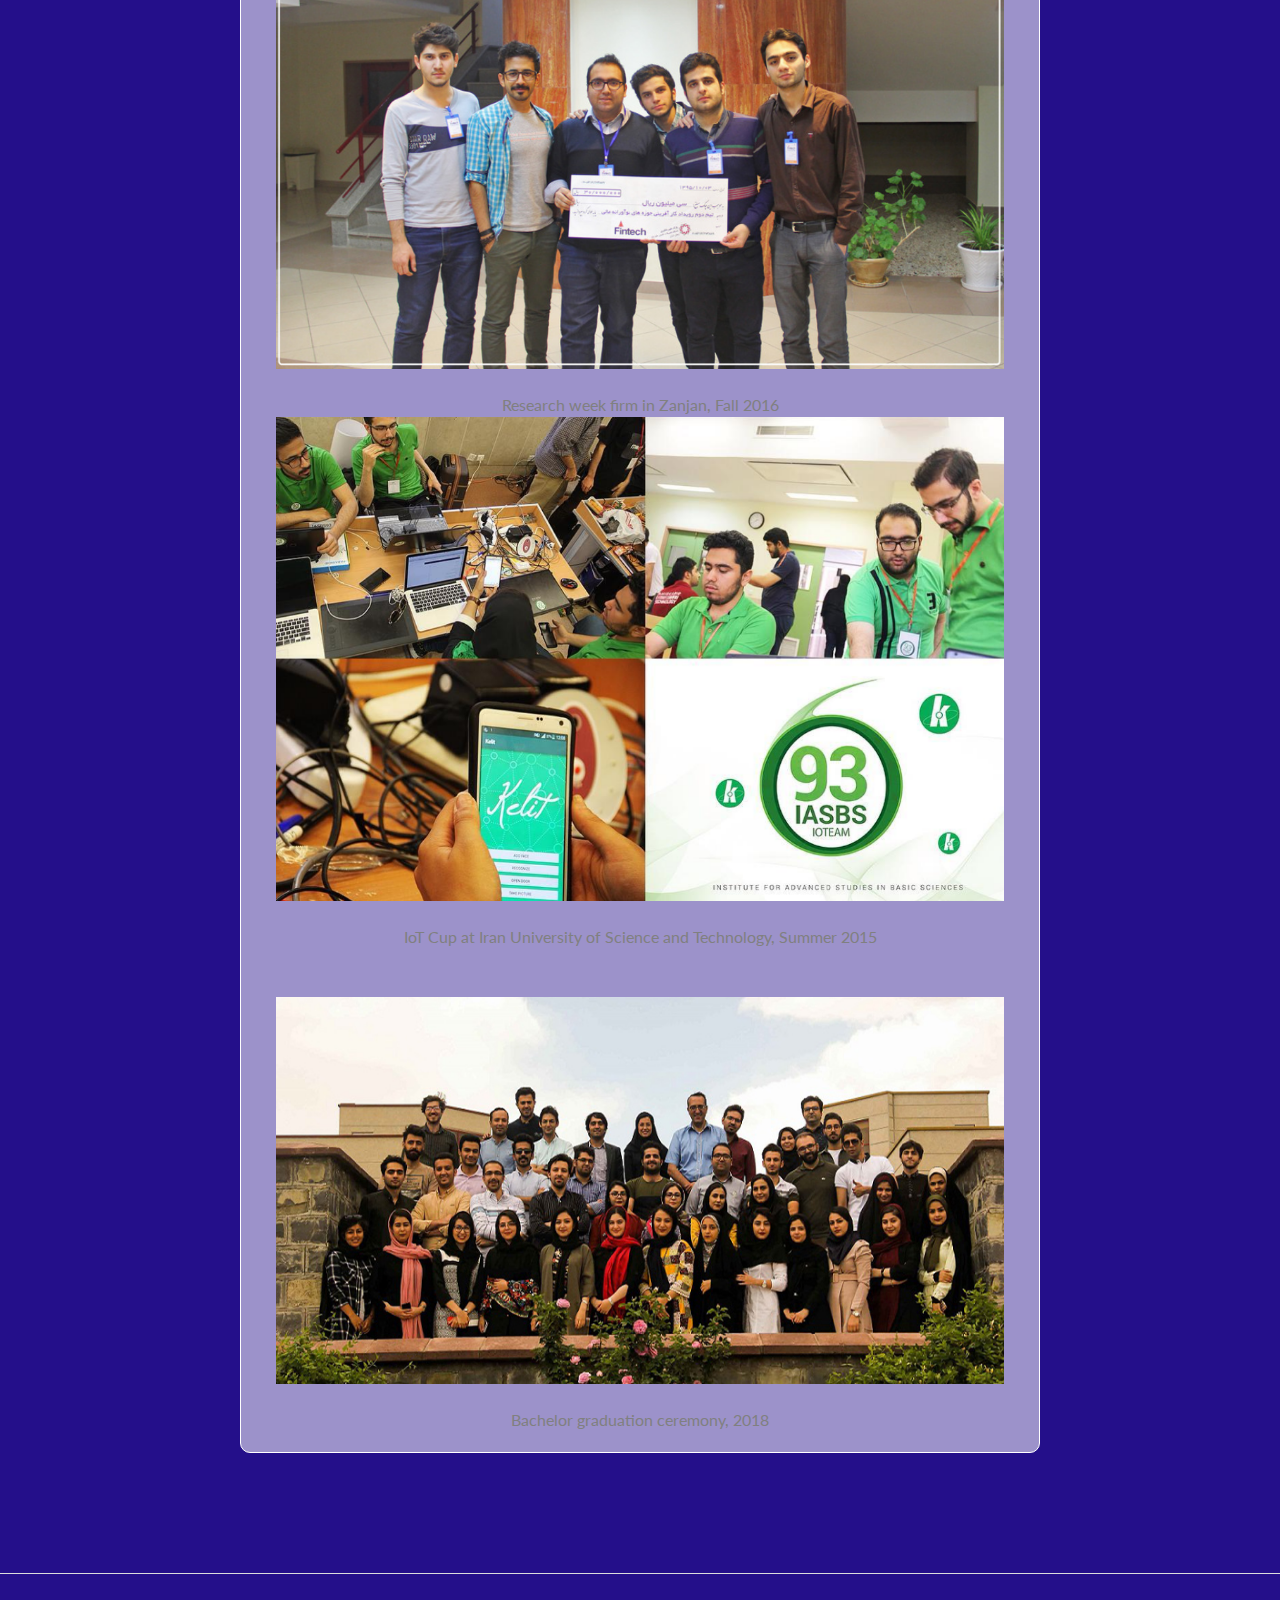
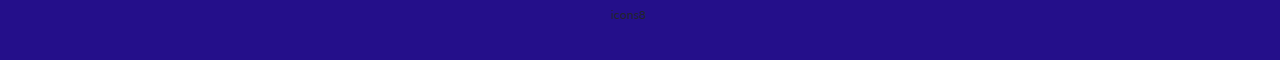
==== commit 8c786587: "update index" ====
--- a/index.html
+++ b/index.html
@@ -10,7 +10,8 @@
     <link rel="stylesheet" type="text/css" href="assets/css/style.css">
 </head>
 
-<body>
+
+<body class="wrapper" style="background-color:hsl(250, 80%, 30%)">
     <nav class="navbar fixed-top navbar-expand-lg navbar-dark page-navbar gradient">
         <div class="container">
             <a class="navbar-brand logo" href="#">Hosein Kangavar Nazari</a>
@@ -26,320 +27,361 @@
         </div>
     </nav>
     <main class="page cv-page">
-        <section class="cv-block block-intro border-bottom">
+        <section class="cv-block block-intro">
             <div class="container">
-                <div class="avatar">
-                    <img class="img-fluid rounded-circle" src="assets/img/avatar.jpg">
-                </div>
-                <p style="font-size: 15pt;">
-                    I'm currently an MSc student of Computer Science at IASBS university, and my research interests are IoT, Distributed Systems, and Wireless Communication. My goal is to follow my passion as a Ph.D. student and conduct research on future wireless communication
-                    systems.
-                </p>
-                <div class="container">
+
+                <div class="container" style=" border:1px solid rgb(255, 255, 255) ; background-color: rgba(255, 255, 255, 0.548); padding:20px;   border-radius: 10px;">
+
+                    <div class="avatar">
+                        <img class="img-fluid" src="assets/img/avatar.jpg">
+                    </div>
+                    <p style="margin: 40px; font-size: 13pt; float: left !important;;">
+
+
+                        Hosein Kangavar Nazari is a Ph.D. researcher at Technische Universität Dresden. His research interests are Time-sensitive networking, IoT, and Network Coding. His goal is to contribute to future communication systems and the development of more robust
+                        and efficient communications—the network we deserve.
+                        <br> &nbsp; <br> During his master's, Hosein embarked on research to maintain reliable communication in poor channel conditions for network coding-based communications. In addition, He has participated in developing several IoT
+                        systems as a member of the IoT lab at IASBS university. He also worked as a part-time IoT developer at Sarv Tech company developing HVAC systems for large-scale smart buildings.
+                    </p>
+
                     <div class="social-icons">
-                        <a href="https://www.linkedin.com/in/hosein-kangavar-nazari-7891b0b9/" class="btn btn-outline-primary">Linked In</a> &nbsp;
-                        <a href="https://github.com/Hoseinkangavarnazari" class="btn btn-outline-dark">GitHub</a> &nbsp;
-                        <a href="https://www.researchgate.net/profile/Hosein_Kangavar_Nazari?ev=hdr_xprf" class="btn btn-outline-success">Researchgate</a>
+                        <a href="https://www.linkedin.com/in/hosein-kangavar-nazari-7891b0b9/"><img style="width:55px;" src="https://img.icons8.com/color/96/undefined/linkedin-circled--v1.png" /></a> &nbsp;
+                        <a href="https://github.com/Hoseinkangavarnazari"><img src="[data-uri]"
+                            /></a> &nbsp;
+
+
+                        <a href="https://www.researchgate.net/profile/Hosein_Kangavar_Nazari?ev=hdr_xprf"><img style="width:50px;" src="./assets/img/logoresearchgate.png" /></a>
                         </a>
                     </div>
 
-                    <div style="margin-top: 10px;">
-                        <span "> (<i class="ion-at icon " color:"gray "></i> Personal ) : hkangavarnazari[at]gmail.com
-                    <br> (
-                    <i class="ion-at icon " color: "gray "></i> Academic ) : kangavar.nazari[at]iasbs.ac.ir
-                    </span>
-            </div>
-            </div>
-
-
-            </div>
+                    <br>
+                    <img src="./assets/gif/letter.gif" style="width:30px;">
+
+                    <br> Personal: hknstudy[at]gmail.com
+
+
+                    <br> Academic : hosein.kangavar_nazari[at]tu-dresden.de
+
+                </div>
+            </div>
+
         </section>
-        <section class="cv-block info ">
+        </div>
+
+        <section class="cv-block info " style="margin-top:-40px;">
             <div class="container ">
-                <div class="work-experience group " id="work-experience ">
-                    <h2 class="text-center ">Education👨‍🎓</h2>
+                <div class="work-experience group " id="work-experience " style=" border:1px solid rgb(255, 255, 255) ; background-color: rgba(255, 255, 255, 0.548); padding:20px;   border-radius: 10px;">
+                    <h2 class="text-center ">Education<img src="./assets/gif/education.gif" style="margin-left: 10px; width:50px;"></h2>
+
+
+                    <div class="item ">
+
+                        <div class="row ">
+                            <div class="col-md-6 ">
+                                <img style="width:70px; float: left; margin-right: 10px;" src="./assets/img/tud.svg">
+                                <h3>Ph.D. Researcher - Computer Engineering</h3>
+                                <br>
+                                <h4 class="organization ">Technische Universität Dresden (TU Dresden)</h4>
+                            </div>
+                            <div class="col-md-6 ">
+                                <time class="period ">2022-Present</time>
+                            </div>
+
+                        </div>
+
+                        <p class="text-muted "><b>Project:</b> Integration of 5G with Time-Sensitive Networking</p>
+                        <p class="text-muted "><b>Supervisor:</b> <a href="https://scholar.google.com/citations?user=Qz4ZDVwAAAAJ&hl=en " style="all: none; ">Prof. Frank Fitzek</a></p>
+
+                    </div>
+
+                    <div class="item ">
+
+                        <div class="row ">
+                            <div class="col-md-6 ">
+                                <img style="width:70px; float: left; margin-right: 10px;" src="./assets/img/iasbs.png">
+                                <h3 style="margin-top:7px;">M.Sc. - Computer Science</h3>
+                                <h4 class="organization ">The Institute for Advanced Studies in Basic Sciences</h4>
+                            </div>
+                            <div class="col-md-6 ">
+                                <time class="period ">2018 - 2021</time>
+                            </div>
+                        </div>
+                        <p class="text-muted "><b>Thesis title:</b> <a href="assets/HoseinKangavarNazari-Thesis(English).pdf ">Partial Packet Recovery for Network Coding</a></p>
+                        <p class="text-muted "><b>Supervisor:</b> <a href="https://iasbs.ac.ir/~pahlevani/ " style="all: none; ">Dr. Peyman Pahlevani</a></p>
+                        <p class="text-muted "><b>GPA:</b> 19.94/20, Rank (1/14)</p>
+                        <p class="text-muted "> <b>Selected Graduate Courses:</b> Coding Theory (A++), Advanced Computer Network (A++), Computational Data Mining (A++), Real-time systems (A++), Machine Learning (A++), Advanced Algorithm Design (A+)</p>
+                    </div>
                     <div class="item ">
                         <div class="row ">
                             <div class="col-md-6 ">
-                                <h3>M.Sc. student of Computer Science</h3>
+                                <img style="width:70px; float: left; margin-right: 10px;" src="./assets/img/iasbs.png">
+                                <h3 style="margin-top:7px;">B.Sc. - Information Technology Engineering</h3>
                                 <h4 class="organization ">The Institute for Advanced Studies in Basic Sciences</h4>
-                            </div>
-                            <div class="col-md-6 ">
-                                <time class="period ">2018 - 2021</time>
-                            </div>
-                        </div>
-                        <p class="text-muted "><b>Thesis title:</b> <a href="assets/HoseinKangavarNazari-Thesis(English).pdf ">Partial Packet Recovery for Network Coding</a></p>
-                        <p class="text-muted "><b>Supervisor:</b> <a href="https://iasbs.ac.ir/~pahlevani/ " style="all: none; ">Dr. Peyman Pahlevani</a></p>
-                        <p class="text-muted "><b>GPA:</b> 19.94/20, total 37 credits completed, Rank (1/14)</p>
-                        <p class="text-muted "> <b>Selected Graduate Courses:</b> Coding Theory (A++), Advanced Computer Network (A++),
-                          Computational Data Mining (A++), Real-time systems (A++), Machine Learning (A++), Advanced
-                          Algorithm Design (A+)</p>
-                    </div>
+
+                            </div>
+                            <div class="col-md-6 ">
+                                <time class="period ">2014 - 2018</time>
+                            </div>
+                        </div>
+                        <p class="text-muted "><b>Thesis title:</b> On the technologies for streaming data through the internet on web-browsers</p>
+                        <p class="text-muted "><b>Supervisor:</b> <a href="https://iasbs.ac.ir/~pahlevani/ ">Dr. Peyman Pahlevani</a></p>
+                        <p class="text-muted "><b>GPA:</b> 18.76/20, Rank (1/44)</p>
+                    </div>
+
+                </div>
+            </div>
+            <div class="education group " id="education " style=" border:1px solid rgb(255, 255, 255) ; background-color: rgba(255, 255, 255, 0.548); padding:20px;   border-radius: 10px;">
+                <h2 class="text-center "> Experience <img src="./assets/gif/monitor.gif" style="margin-left: 10px; width:50px;"> </h2>
+                <div class="item ">
+
+
+
                     <div class="item ">
                         <div class="row ">
                             <div class="col-md-6 ">
-                                <h3>B.Sc. in Information Technology Engineering</h3>
-                                <h4 class="organization ">The Institute for Advanced Studies in Basic Sciences</h4>
-
-                            </div>
-                            <div class="col-md-6 ">
-                                <time class="period ">2014 - 2018</time>
-                            </div>
-                        </div>
-                        <p class="text-muted "><b>Thesis title:</b> On the technologies for streaming data through the internet on web-browsers</p>
-                        <p class="text-muted "><b>Supervisor:</b> <a href="https://iasbs.ac.ir/~pahlevani/ ">Dr. Peyman Pahlevani</a></p>
-                        <p class="text-muted "><b>GPA:</b> 18.76/20, total 210 credits completed, Rank (1/44)</p>
-                    </div>
-
-                    <div class="education group " id="education ">
-                        <h2 class="text-center "> Experience 🗃</h2>
-                        <div class="item ">
-
-
-
-                        <div class="item ">
-                          <div class="row ">
-                              <div class="col-md-6 ">
-                                  <h4>Publications📚</h4>
-                         
-                              </div>
-                              <div class="col-md-6 ">
-                               
-                              </div>
-                          </div>
-                          <h5>Improving the Decoding Speed of Packet Recovery in Network Coding</h5>
-                          <p class="text-muted "><b>Journal:</b> IEEE Communications Letters </p>
-                          <p class="text-muted "><b>Autors:</b> Hosein K. Nazari, K Ghassabi, P Pahlevani, DE Lucani </p>
-                          <p class="text-muted "><a href="https://ieeexplore.ieee.org/document/9226485 " class="btn btn-outline-dark ">Link</a> </p>
-                          
-                          <br>
-                          <h5>Fly-PRAC: Partial Packet Recovery Based on Algebraic Consistency of
-                            Dependent Packets for Random Linear Coded Transmission</h5>
-                          <p class="text-muted ">The manuscript has been submitted for review.</p>
-                          <p class="text-muted "><b>Autors:</b> Hosein K. Nazari and Peyman Pahlevani</p>
-          
-
-                      </div>
-
-                      
-                            <div class="row ">
-                                <div class="col-md-6 ">
-                                    <h4>Teaching Assistant🧑🏾‍🏫</h4>
-                                    <h4 class="organization ">The Institute for Advanced Studies in Basic Sciences</h4>
-                                </div>
-                                <div class="col-md-6 ">
-                                    <time class="period ">2014-2021</time>
-                                </div>
-                            </div>
-                            <p class="text-muted "> <b> Distributed Systems (Graduate Course)</b>,  Instructed by Dr. Peyman Pahlevani, 2020</p>
-                            <p class="text-muted "> <b> Coding Theory (Graduate Course)</b>,  Instructed by Dr. Peyman Pahlevani, 2019-2020</p>
-                            <p class="text-muted "><b>Advanced Computer Networks (Graduate Course)</b>,  Instructed by Dr. Peyman Pahlevani, 2019-2020</p>
-                            <p class="text-muted "><b>Network Lab</b>,  Instructed by Dr. Peyman Pahlevani, 2019</p>
-                            <p class="text-muted "><b> Computer Networks</b>,  Instructed by Dr. Peyman Pahlevani, 2018-2019 </p>
-                            <p class="text-muted "><b> Operating Systems</b>,  Instructed by Dr. Peyman Pahlevani, 2018 </p>
-                            <p class="text-muted "><b> Algorithm Design</b>,  Instructed by Dr.Mansoor Davoodi Monfared, 2017</p>
-                            <p class="text-muted "><b> Data Structure</b>,  Instructed by Dr.Mansoor Davoodi Monfared, 2017</p>
-                        </div>
-                        <div class="item ">
-                            <div class="row ">
-                                <div class="col-md-6 ">
-                                    <h4>Research Experience🧑🏾‍💻</h4>
-                                </div>
-                                <div class="col-md-6 ">
-                                    <time class="period ">2014-Present</time>
-                                </div>
-                            </div>
-                            <h5>Research Assistant and Software Developer at Sarve Saba Company (2020- 2022)</h5>
-                            <p class="text-muted "><b>Topic:</b> Developing energy-efficient IoT systems for online controlling and monitoring of HVAC systems.</p>
-                            <p class="text-muted "><b>Key responsibilities: </b>Developing an IoT system with Node js framework to control actuators,
-                                capture and analyze the sensor data, and provide real-time reports. </p>    
-                            <p class="text-muted "><b>Supervisor:</b> Dr. Peyman Pahlevani</p>
-                            <br>
-                            <h5>Wireless Communication Laboratory Research Intern (2018-2021)</h5>
-                            <p class="text-muted "><b>Topic:</b> Developing an application for monitoring and controlling the Heating,
-                                Ventilation, and Air Conditioning (HVAC) system for reducing electric power
-                                usage.</p>
-                            <p class="text-muted "><b>Key responsibilities: </b>Developing a server for monitoring and controlling the
-                                HVAC system; designing a web interface/dashboard for graphical data
-                                representation and reporting. </p>    
-                            <p class="text-muted "><b>Supervisor:</b> Dr. Peyman Pahlevani</p>
-                            <br>
-                            <h5>IoT Laboratory Research Intern (2015-2018)</h5><p class="text-muted "><b>Topic:</b> Developing different applications such as a web-based video chat using
-                            WebRTC technology for online classrooms.</p>
-                            <p class="text-muted "><b>Key responsibilities: </b>Back-end software developer and Scrum master.</p>    
-                            <p class="text-muted "><b>Supervisor:</b> Dr. Peyman Pahlevani and Dr. Reza Parsamehr</p>
-                            <br>
-                            <h5>Cloud Computing Laboratory Research Intern (2014-2015)</h5>
-                            <p class="text-muted "><b>Key responsibilities: </b>Providing a Persian language package for OpenStack cloud software.</p>    
-                            <p class="text-muted "><b>Supervisor:</b> Mohammad Ali Farajian</p>
-                        </div>
-
-
-                        <div class="item ">
-                            <div class="row ">
-                                <div class="col-md-6 ">
-                                    <h4>What's more</h4>
-
-                                </div>
-                                <div class="col-md-6 ">
-                                    <time class="period ">2014-Present</time>
-                                </div>
-                            </div>
-                            <p class="text-muted ">Ranked 1st and selected as the Exceptionally Talented Student in the undergraduate program, 2018</p> 
-                            <p class="text-muted "> IT representer of IASBS at research week firm in Zanjan, Fall 2018.</p>
-                            <p class="text-muted ">University representer at 5th exhibition of ELECOMP fair, Fall 2017</p>
-                            <p class="text-muted "> IT representer of IASBS at research week firm in Zanjan, Fall 2016</p>
-                            <p class="text-muted "> Winning the 2nd place in FinTech startups competition, Science and Technology Park, Zanjan, Winter 2016
-                          </p>
-                            <p class="text-muted ">A member of IASBS IoT team, final round team in “IoT Cup,” at Iran University of Science and Technology, Tehran, Summer 2015</p>
-                            <p class="text-muted ">Lecturer in IASBS CPU architecture seminar, Spring 2015</p>
-                            <p class="text-muted ">Lecturer in IASBS cloud computing seminar, Winter 2014 </p>
-
-                        </div>
-
-
-
-
-                    </div>
-                    <div class="group " id="skills ">
-                        <div class="row ">
-                            <div class="col-md-6 ">
-                                <div class="skills info-card ">
-                                    <h2>Technical Skills</h2>
-                                    <h3>Programming Language</h3>
-                                    <li>Python:&nbsp;<span class="badge badge-primary "> Intermediate</span></li>
-                                    <li>C++: &nbsp;<span class="badge badge-primary "> Intermediate</span></li>
-                                    <li>Javascript: &nbsp;<span class="badge badge-success "> Expert </span></li>
-
-                                    <h3>Simulator</h3>
-                                    <li>Kodo:&nbsp;<span class="badge badge-primary "> Intermediate</span></li>
-                                    <li>Fifi:&nbsp;<span class="badge badge-primary "> Intermediate</span></li>
-                                    <li>NS3: &nbsp;<span class="badge badge-secondary "> Elementry</span></li>
-
-                                    <h3>Other skills</h3>
-                                    <li>Project management (Scrum, Kanban, ...)</li>
-                                    <li>Graphic Design <br> &nbsp;&nbsp;&nbsp;&nbsp;&nbsp;&nbsp; (Photoshop & Illustrator)</li>
-                                    <li>Web-development<br> &nbsp;&nbsp;&nbsp;&nbsp;&nbsp;&nbsp;&nbsp;&nbsp;(Javascript, React, NodeJS, PHP, ...)</li>
-                                    <li> Fimilar with: <br> &nbsp;&nbsp;&nbsp;&nbsp;&nbsp;&nbsp;
-                                        Database design (MySQL, MongoDB),<br> &nbsp;&nbsp;&nbsp;&nbsp;&nbsp;&nbsp;
-                                        Wireshark,<br> &nbsp;&nbsp;&nbsp;&nbsp;&nbsp;&nbsp;
-                                        source code management (Git),<br> &nbsp;&nbsp;&nbsp;&nbsp;&nbsp;&nbsp;
-                                        LaTeX </li>
-
-                                </div>
-                            </div>
-
-                            <div class="col-md-6 ">
-                                <div class="contact-info info-card ">
-                                    <h2>Research Interests</h2>
-
-                                    <li> Distributed Systems</li>
-                                    <li> Internet of Things</li>
-                                    <li> Wireless Communication</li>
-                              
-                                    <br>
-                                    <h2>Language Skills</h2>
-                                    <li>Persian: &nbsp;<span class="badge badge-success "> Native</span></li>
-                                    <li>Azari:&nbsp;<span class="badge badge-success "> Native</span></li>
-                                    <li>English: &nbsp;<span class="badge badge-primary "> Proficient</span></li>
-                                    <br>
-                                    <h2>Soft skills</h2>
-                                    <li> Effective time management</li>
-                                    <li> Teamwork</li>
-                                    <li> Leadership</li>
-                                    <li>Adaptability and flexibility</li>
-                                </div>
-
-                            </div>
-                        </div>
-
-                        <br> <br>
-                        <div class="row ">
-
-                            <div class="col-md-12 ">
-                                <br>
-                                <center>
-                                    <h4>Further Skills</h4>
-                                </center>
-                                <center>
-                                    <p>I enjoy working as part of a team and have the ability to build productive relationships with colleagues. I can efficiently manage my time to fulfill deadlines and prioritize my tasks to maintain a decent study-life balance.</p>
-                                </center>
-                                <br>
-                            </div>
-
-                            <div class="col-md-12 ">
-                                <br>
+                                <h4>Publications <img src="./assets/gif/publication.gif" style="margin-left: 10px; width:35px;"></h4>
+
+                            </div>
+                            <div class="col-md-6 ">
+
+                            </div>
+                        </div>
+                        <h5>Improving the Decoding Speed of Packet Recovery in Network Coding</h5>
+                        <p class="text-muted "><b>Journal:</b> IEEE Communications Letters </p>
+                        <p class="text-muted "><b>Autors:</b> Hosein K. Nazari, K Ghassabi, P Pahlevani, DE Lucani </p>
+                        <p class="text-muted "><a href="https://ieeexplore.ieee.org/document/9226485 " class="btn btn-outline-dark ">Link</a> </p>
+
+                        <br>
+                        <h5>Fly-PRAC: Partial Packet Recovery Based on Algebraic Consistency of Dependent Packets for Random Linear Coded Transmission</h5>
+                        <p class="text-muted ">The manuscript has been submitted for review.</p>
+                        <p class="text-muted "><b>Autors:</b> Hosein K. Nazari and Peyman Pahlevani</p>
+
+
+                    </div>
+
+
+                    <div class="row ">
+                        <div class="col-md-6 ">
+                            <h4>Teaching Assistant<img src="./assets/gif/Teaching.gif" style="margin-left: 10px; width:30px;"></h4>
+                            <h4 class="organization ">The Institute for Advanced Studies in Basic Sciences</h4>
+                        </div>
+                        <div class="col-md-6 ">
+                            <time class="period ">2014-2021</time>
+                        </div>
+                    </div>
+                    <p class="text-muted "> <b> Distributed Systems (Graduate Course)</b>, Instructed by Dr. Peyman Pahlevani, 2020</p>
+                    <p class="text-muted "> <b> Coding Theory (Graduate Course)</b>, Instructed by Dr. Peyman Pahlevani, 2019-2020</p>
+                    <p class="text-muted "><b>Advanced Computer Networks (Graduate Course)</b>, Instructed by Dr. Peyman Pahlevani, 2019-2020</p>
+                    <p class="text-muted "><b>Network Lab</b>, Instructed by Dr. Peyman Pahlevani, 2019</p>
+                    <p class="text-muted "><b> Computer Networks</b>, Instructed by Dr. Peyman Pahlevani, 2018-2019 </p>
+                    <p class="text-muted "><b> Operating Systems</b>, Instructed by Dr. Peyman Pahlevani, 2018 </p>
+                    <p class="text-muted "><b> Algorithm Design</b>, Instructed by Dr.Mansoor Davoodi Monfared, 2017</p>
+                    <p class="text-muted "><b> Data Structure</b>, Instructed by Dr.Mansoor Davoodi Monfared, 2017</p>
+                </div>
+
+
+
+
+
+
+                <div class="item ">
+                    <div class="row ">
+                        <div class="col-md-6 ">
+                            <h4>Research Experience<img src="./assets/gif/research.gif" style="margin-left: 10px; width:35px;"></h4>
+                        </div>
+                        <div class="col-md-6 ">
+
+                        </div>
+                    </div>
+
+                    <h5>Research Associate at TU Dresden - ComNets group</h5>
+                    <p class="text-muted "> Member of TICTEEC project</p>
+                    <p class="text-muted "><b>Key responsibilities: </b>Developing TSN translator on 5G Core Network. </p>
+                    <p class="text-muted "><b>Supervisor:</b> Prof. Frank Fitzek</p>
+                    <br>
+
+                    <h5>Research Assistant and Software Developer at Sarve Saba Company (2020- 2022)</h5>
+                    <p class="text-muted "><b>Topic:</b> Developing energy-efficient IoT systems for online controlling and monitoring of HVAC systems.</p>
+                    <p class="text-muted "><b>Key responsibilities: </b>Developing an IoT system with Node js framework to control actuators, capture and analyze the sensor data, and provide real-time reports. </p>
+                    <p class="text-muted "><b>Supervisor:</b> Dr. Peyman Pahlevani</p>
+                    <br>
+                    <h5>Wireless Communication Laboratory Research Intern (2018-2021)</h5>
+                    <p class="text-muted "><b>Topic:</b> Developing an application for monitoring and controlling the Heating, Ventilation, and Air Conditioning (HVAC) system for reducing electric power usage.
+                    </p>
+                    <p class="text-muted "><b>Key responsibilities: </b>Developing a server for monitoring and controlling the HVAC system; designing a web interface/dashboard for graphical data representation and reporting. </p>
+                    <p class="text-muted "><b>Supervisor:</b> Dr. Peyman Pahlevani</p>
+                    <br>
+                    <h5>IoT Laboratory Research Intern (2015-2018)</h5>
+                    <p class="text-muted "><b>Topic:</b> Developing different applications such as a web-based video chat using WebRTC technology for online classrooms.</p>
+                    <p class="text-muted "><b>Key responsibilities: </b>Back-end software developer and Scrum master.</p>
+                    <p class="text-muted "><b>Supervisor:</b> Dr. Peyman Pahlevani and Dr. Reza Parsamehr</p>
+                    <br>
+                    <h5>Cloud Computing Laboratory Research Intern (2014-2015)</h5>
+                    <p class="text-muted "><b>Key responsibilities: </b>Providing a Persian language package for OpenStack cloud software.</p>
+                    <p class="text-muted "><b>Supervisor:</b> Mohammad Ali Farajian</p>
+                </div>
+
+
+                <div class="item ">
+                    <div class="row ">
+                        <div class="col-md-6 ">
+                            <h4>What's more</h4>
+
+                        </div>
+                        <div class="col-md-6 ">
+                            <time class="period ">2014-Present</time>
+                        </div>
+                    </div>
+                    <p class="text-muted ">Ranked 1st and selected as the Exceptionally Talented Student in the undergraduate program, 2018</p>
+                    <p class="text-muted "> IT representer of IASBS at research week firm in Zanjan, Fall 2018.</p>
+                    <p class="text-muted ">University representer at 5th exhibition of ELECOMP fair, Fall 2017</p>
+                    <p class="text-muted "> IT representer of IASBS at research week firm in Zanjan, Fall 2016</p>
+                    <p class="text-muted "> Winning the 2nd place in FinTech startups competition, Science and Technology Park, Zanjan, Winter 2016
+                    </p>
+                    <p class="text-muted ">A member of IASBS IoT team, final round team in “IoT Cup,” at Iran University of Science and Technology, Tehran, Summer 2015</p>
+                    <p class="text-muted ">Lecturer in IASBS CPU architecture seminar, Spring 2015</p>
+                    <p class="text-muted ">Lecturer in IASBS cloud computing seminar, Winter 2014 </p>
+
+                </div>
+
+
+
+
+            </div>
+            <div class="group " id="skills " style=" border:1px solid rgb(255, 255, 255) ; background-color: rgba(255, 255, 255, 0.548); padding:20px;   border-radius: 10px;">
+                <div class="row ">
+
+                    <div class="col-md-12" style="margin-top:-40px;">
+
+                        <div class="skills info-card ">
+
                             <center>
-                                <h4>Good Memories😊😇</h4>
+                                <img src="./assets/gif/techskill.gif" style=" margin-left: 10px; width:35px; ">
+                                <h2>Technical Skills</h2>
                             </center>
-                          
-
-                            <img class="img-fluid " src="./assets/img/wide.png "> <br><br>
-                            <center style="color: gray; ">Wireless Communication Group, 2018</center>
-                            <br>
-                            <img class="img-fluid " src="./assets/img/image5.png "> <br><br>
-                            <center style="color: gray; ">2nd place in Fintech competition, 2017</center>
-                            <br>
-                            </div>
-
-                           
-                            <div class="col-md-6 ">
-                                <img class="img-fluid " src="./assets/img/image1.png "><br><br>
-                                <center style="color: gray; ">Research week firm in Zanjan, Fall 2016</center>
-                                <br>
-                                <br>
-                                <img class="img-fluid " src="./assets/img/image2.png "><br><br>
-                                <center style="color: gray; "> 5th exhibition of ELECOMP fair, Fall 2017
-
-                                </center>
-                                <br><br>
-                            </div>
-
-                            <div class="col-md-6 ">
-                                <img class="img-fluid " src="./assets/img/image6.jpg "><br><br>
-                                <center style="color: gray; ">Wireless Communication Group, 2020</center>
-                                <br><br>
-                                <img class="img-fluid " src="./assets/img/image7.jpg "><br><br>
-                                <center style="color: gray; "> Dr. Pahlevani's Birthday, 2020 </center>
-                                <br><br>
-                            </div>
-
-
-
-                            <div class="col-md-12 ">
-
-                                <img class="img-fluid " src="./assets/img/iamge3.png "><br><br>
-                                <center style="color: gray; ">IoT Cup at Iran University of Science and Technology, Summer 2015</center>
-                                <br><br>
-
-
-                            <img class="img-fluid " src="./assets/img/peopleM_4.jpg "> <br><br>
-                            <center style="color: gray; ">Bachelor graduation ceremony, 2018</center>
-                                
-                            </div>
-        
-
-                        </div>
-                    </div>
-
-
-                    <div class="hobbies group " id="hobbies ">
-                        <h2 class="text-center ">Hobbies</h2>
-                        <p class="text-center text-muted ">I love reading books, particularly philosophical novels📖😍. I am keen on cycling🚴, traveling 🌄 , and photography is one of my favorite hobbies📷. Plus, I am a movie lover🎥😍.
-                        </p>
-                    </div>
-
-
-
-
-
-                </div>
+
+                            <h3>Programming Language</h3>
+                            <li>Python:&nbsp;<span class="badge badge-primary "> Intermediate</span></li>
+                            <li>C++: &nbsp;<span class="badge badge-primary "> Intermediate</span></li>
+                            <li>Javascript: &nbsp;<span class="badge badge-success "> Expert </span></li>
+
+                            <h3>Simulator</h3>
+                            <li>Kodo:&nbsp;<span class="badge badge-primary "> Intermediate</span></li>
+                            <li>Fifi:&nbsp;<span class="badge badge-primary "> Intermediate</span></li>
+                            <li>NS3: &nbsp;<span class="badge badge-secondary "> Elementry</span></li>
+
+                            <h3>Familiar With: </h3>
+                            <li>Project management (Scrum, Kanban, ...)</li>
+                            <li>Graphic Design (Photoshop & Illustrator)</li>
+                            <li>Web-development(Javascript, React, NodeJS, PHP, ...)</li>
+                            <li> Database design (MySQL, MongoDB), Wireshark,source code management (Git),LaTeX </li>
+
+                        </div>
+                    </div>
+
+                    <div class="col-md-4 contact-info info-card ">
+
+                        <center>
+                            <img src="./assets/gif/softskill.gif" style=" margin-left: 10px; width:35px; ">
+                            <br>
+                            <br>
+                            <h2>Intrest </h2>
+                        </center>
+
+
+                        <li> TSN Networking</li>
+                        <li> Communication Sys.</li>
+                        <li> Internet of Things</li>
+                        <li> Network Coding</li>
+
+                    </div>
+
+                    <div class="col-md-4 contact-info info-card ">
+                        <center>
+                            <img src="./assets/gif/soft.gif" style=" margin-left: 10px; width:35px; ">
+                            <br>
+                            <br>
+                            <h2>Soft Skills </h2>
+                        </center>
+                        <li> Time management</li>
+                        <li> Teamwork</li>
+                        <li> Leadership</li>
+                        <li> Planning</li>
+
+                    </div>
+
+                    <div class="col-md-4 contact-info info-card ">
+                        <center>
+                            <img src="./assets/gif/language.gif" style=" margin-left: 10px; width:35px; ">
+                            <br>
+                            <br>
+                            <h2>Language Skills </h2>
+                        </center>
+
+
+                        <li>Persian: &nbsp;<span class="badge badge-success "> Native</span></li>
+                        <li>Azari:&nbsp;<span class="badge badge-success "> Native</span></li>
+                        <li>English: &nbsp;<span class="badge badge-primary "> Proficient</span></li>
+                        <li>German: &nbsp;<span class="badge "> Beginner</span></li>
+
+                    </div>
+
+                </div>
+
+                <div class="col-md-12 ">
+                    <br>
+                    <center>
+                        <h4>Good Memories😊😇</h4>
+                    </center>
+
+
+                    <img class="img-fluid " src="./assets/img/wide.png "> <br><br>
+                    <center style="color: gray; ">Wireless Communication Group, 2018</center>
+                    <br>
+                    <img class="img-fluid " src="./assets/img/image5.png "> <br><br>
+                    <center style="color: gray; ">2nd place in Fintech competition, 2017</center>
+                    <br>
+                </div>
+
+
+                <div class="col-md-12 ">
+                    <img class="img-fluid " src="./assets/img/image1.png "><br><br>
+                    <center style="color: gray; ">Research week firm in Zanjan, Fall 2016</center>
+
+                </div>
+
+
+
+
+
+                <div class="col-md-12 ">
+
+                    <img class="img-fluid " src="./assets/img/iamge3.png "><br><br>
+                    <center style="color: gray; ">IoT Cup at Iran University of Science and Technology, Summer 2015</center>
+                    <br><br>
+
+
+                    <img class="img-fluid " src="./assets/img/peopleM_4.jpg "> <br><br>
+                    <center style="color: gray; ">Bachelor graduation ceremony, 2018</center>
+
+                </div>
+
+
+            </div>
+            </div>
+
+
+
+
+            </div>
         </section>
         <footer class="page-footer ">
             <div class="container ">
-                <div class="social-icons ">
-                    :)
-                </div>
+                <p style="font-size:12px; ">icons8
+                    <a href="https://icons8.com "></a>
+                </p>
+
+
             </div>
         </footer>
     </main>
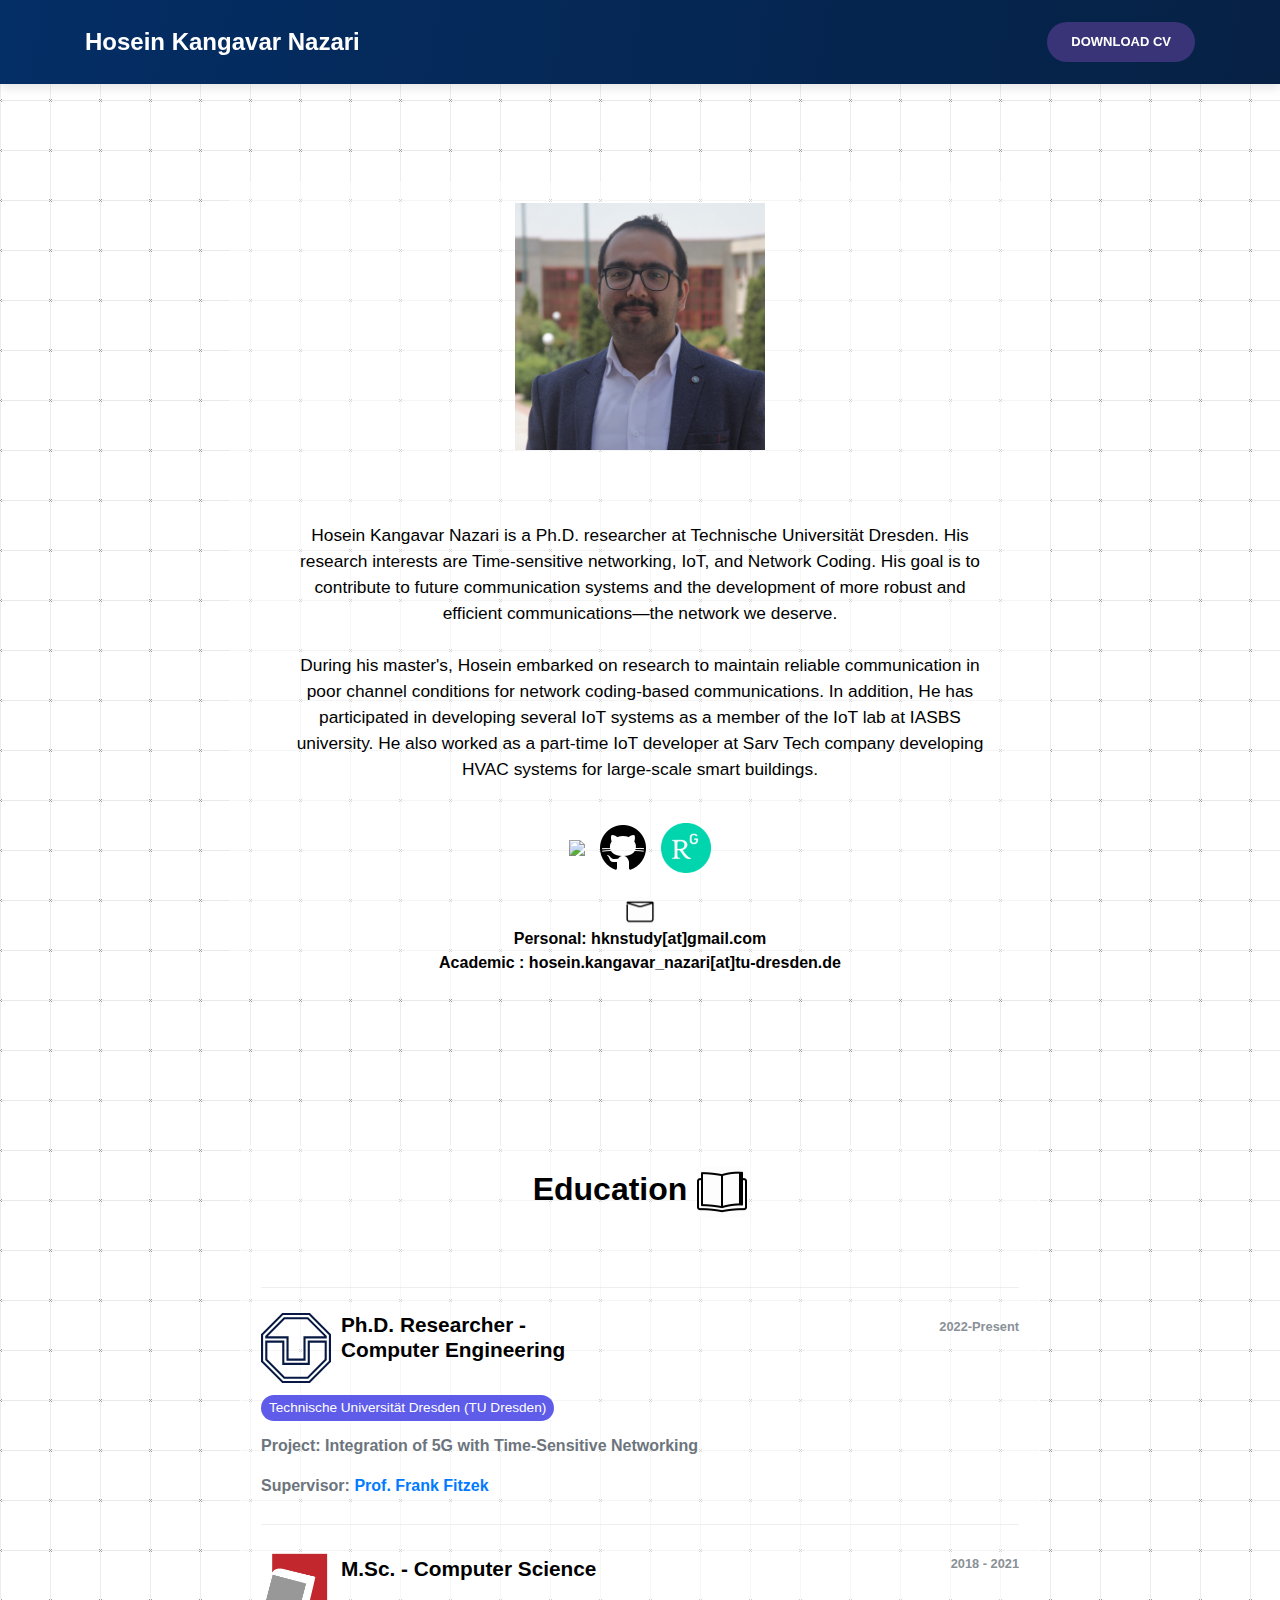
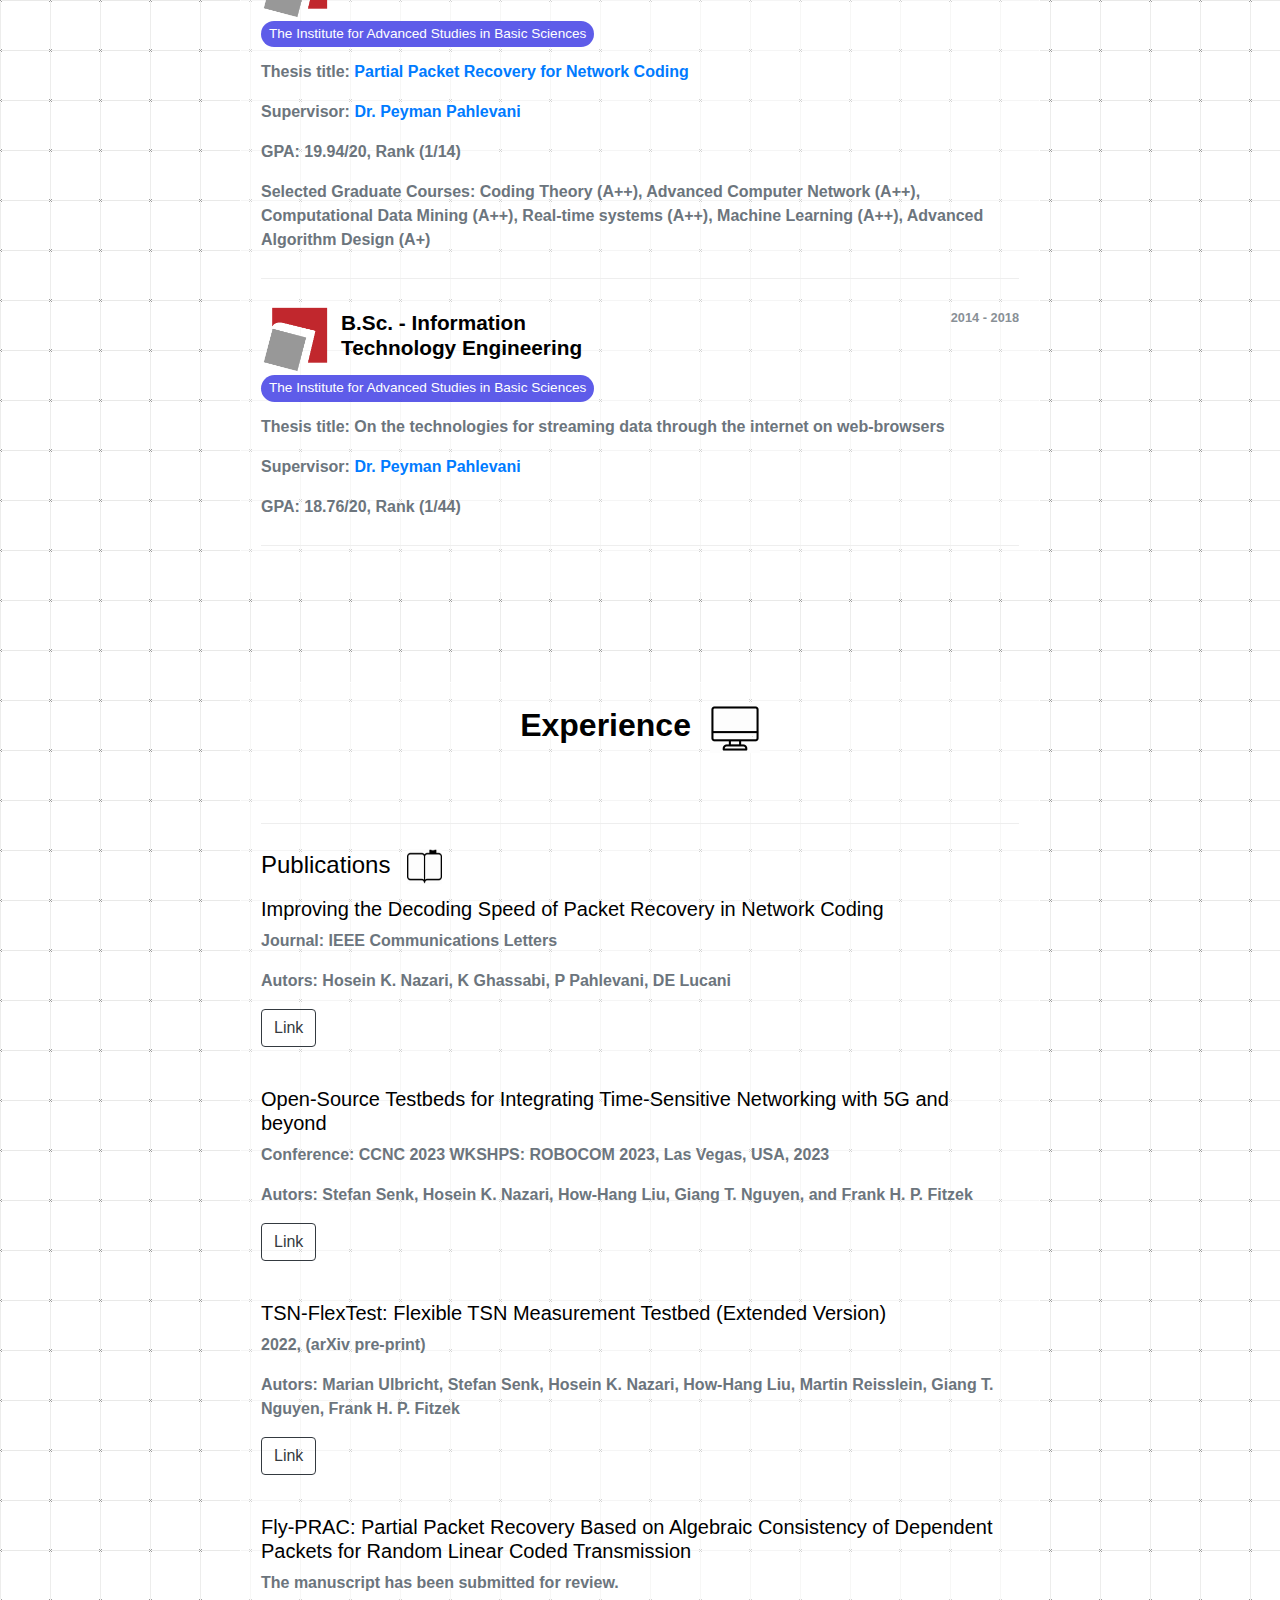
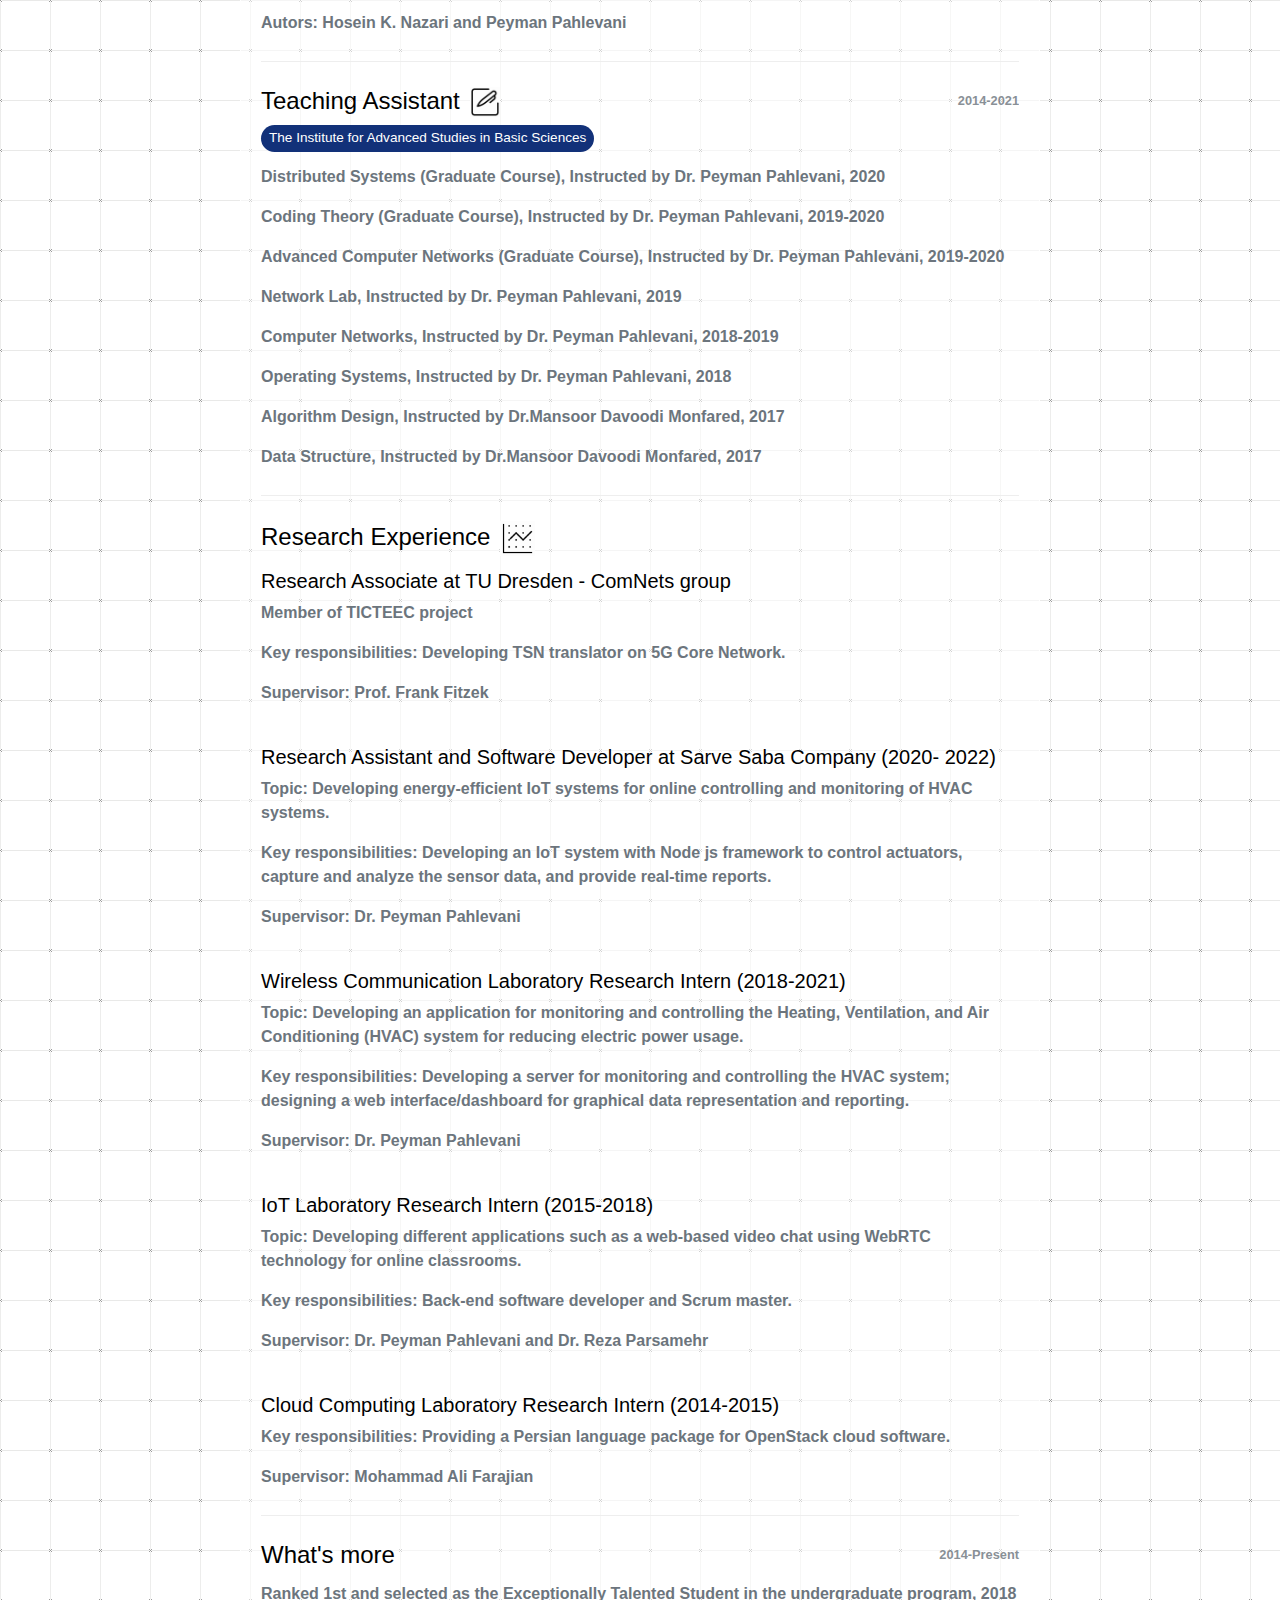
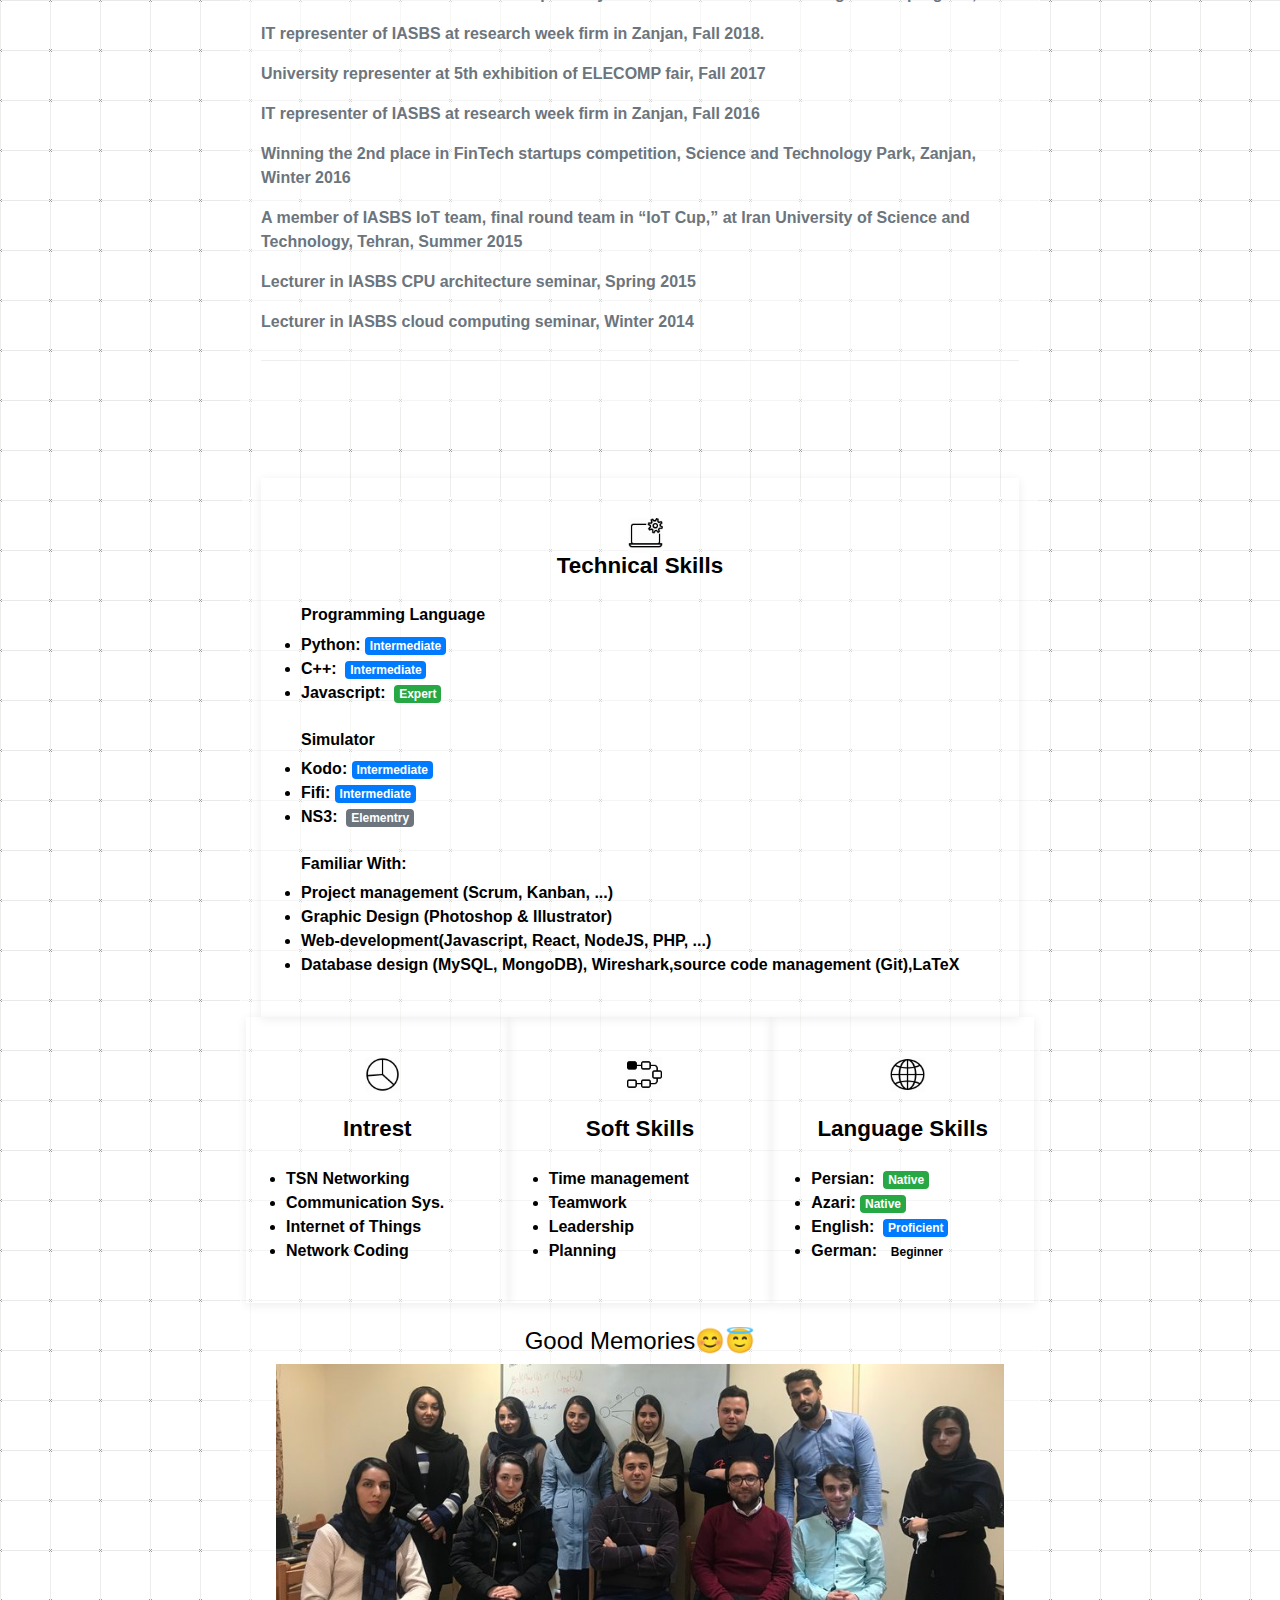
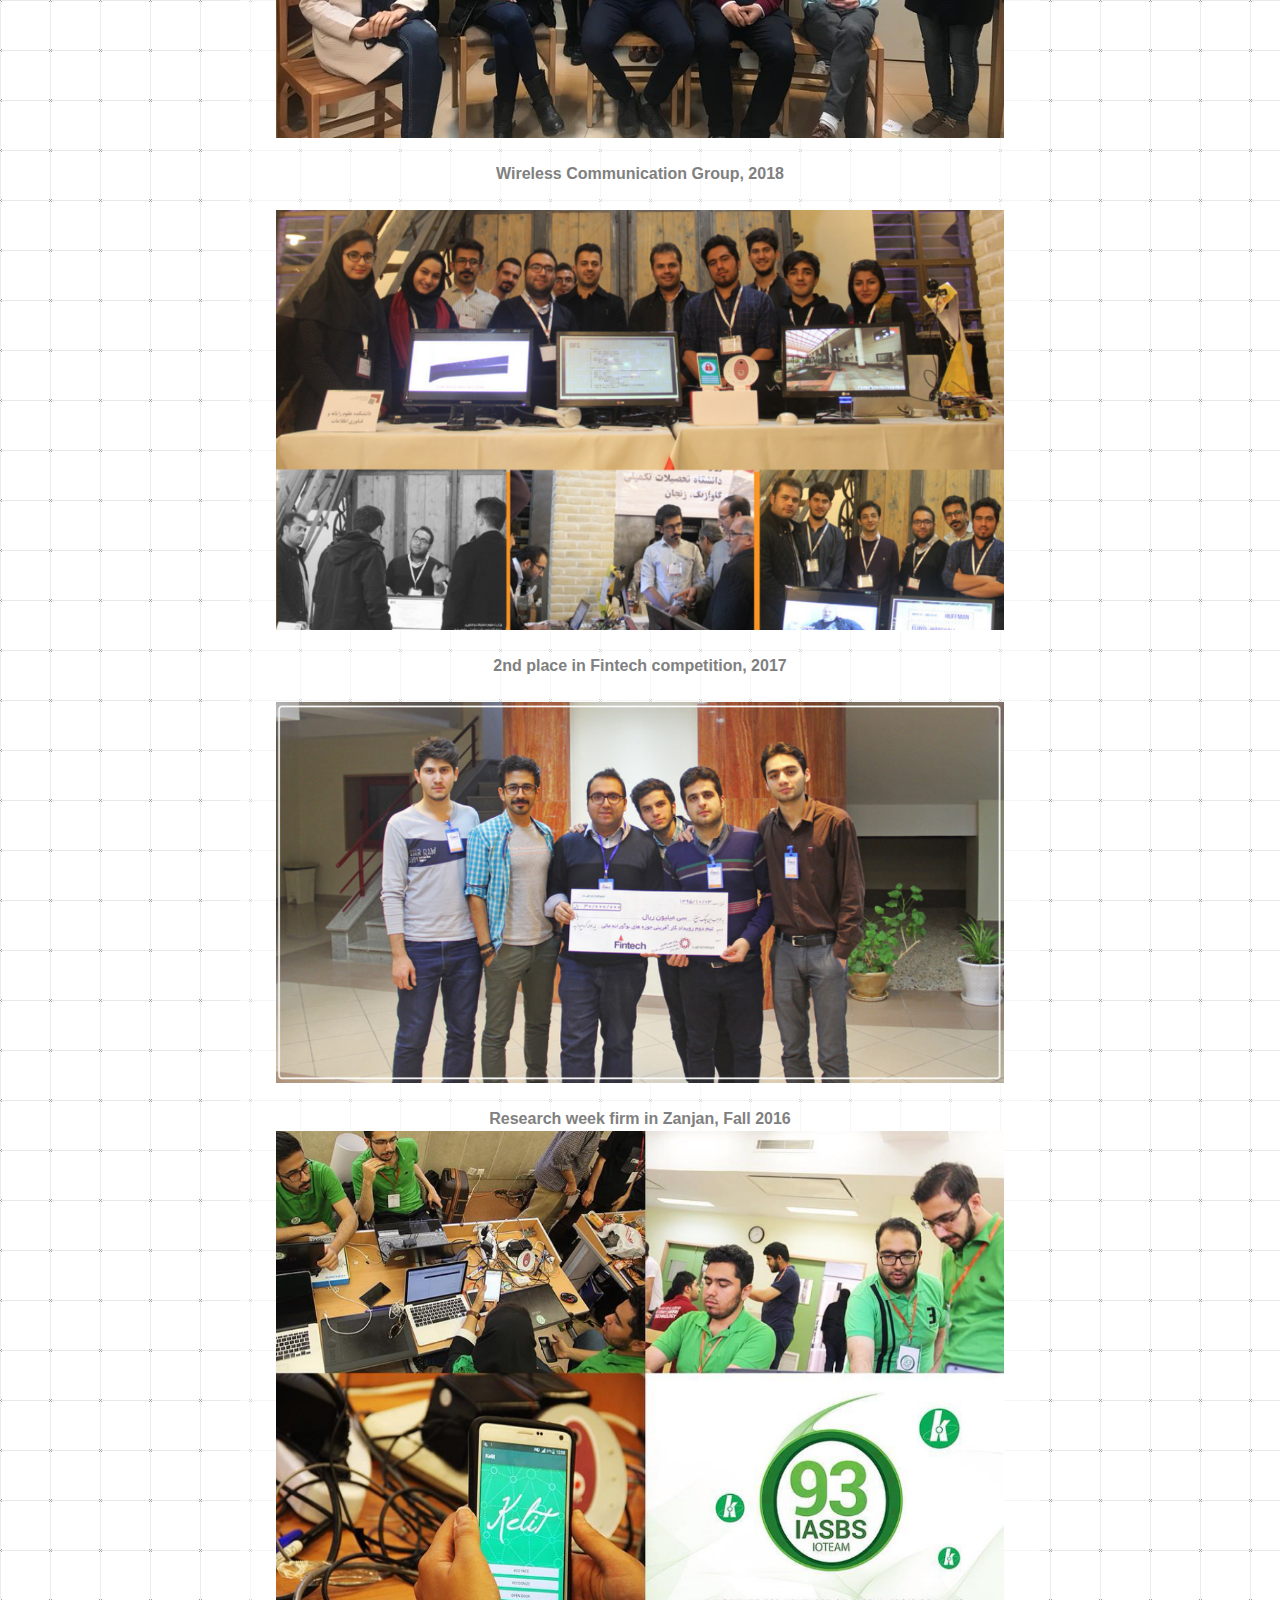
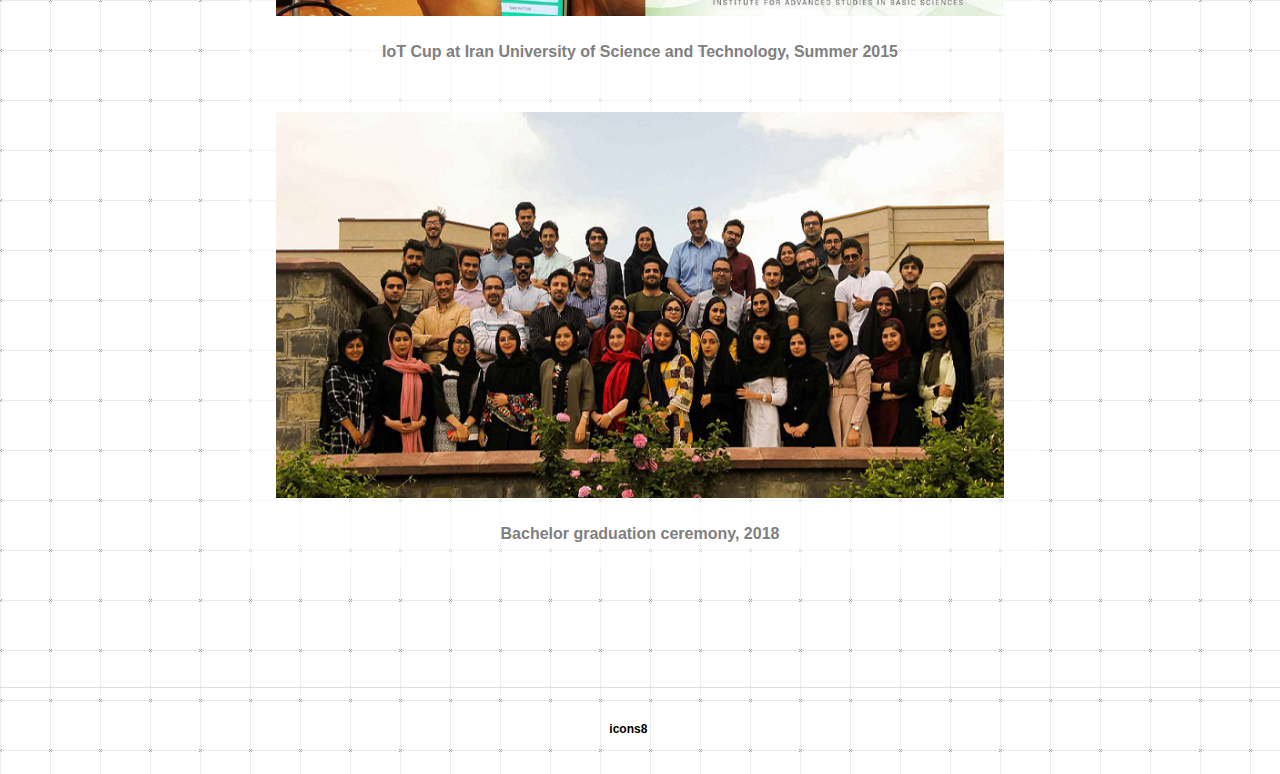
==== commit 5025ff3a: "update index.html" ====
--- a/index.html
+++ b/index.html
@@ -152,6 +152,22 @@
                         <p class="text-muted "><a href="https://ieeexplore.ieee.org/document/9226485 " class="btn btn-outline-dark ">Link</a> </p>
 
                         <br>
+                        
+                        <h5>Open-Source Testbeds for Integrating Time-Sensitive Networking with 5G and beyond</h5>
+                        <p class="text-muted "><b>Conference:</b> CCNC 2023 WKSHPS: ROBOCOM 2023, Las Vegas, USA, 2023 </p>
+                        <p class="text-muted "><b>Autors:</b>  Stefan Senk, Hosein K. Nazari, How-Hang Liu, Giang T. Nguyen, and Frank H. P. Fitzek</p>
+                        <p class="text-muted "><a href="https://ieeexplore.ieee.org/stamp/stamp.jsp?arnumber=10060159 " class="btn btn-outline-dark ">Link</a> </p>
+                        
+                        <br>
+                        
+                        
+                        <h5>TSN-FlexTest: Flexible TSN Measurement Testbed (Extended Version)</h5>
+                        <p class="text-muted "><b> 2022, (arXiv pre-print)</b> </p>
+                        <p class="text-muted "><b>Autors: Marian Ulbricht, Stefan Senk, Hosein K. Nazari, How-Hang Liu, Martin Reisslein, Giang T. Nguyen, Frank H. P. Fitzek</b> </p>
+                        <p class="text-muted "><a href="https://arxiv.org/abs/2211.10413" class="btn btn-outline-dark ">Link</a> </p>
+                        
+                        <br>
+                        
                         <h5>Fly-PRAC: Partial Packet Recovery Based on Algebraic Consistency of Dependent Packets for Random Linear Coded Transmission</h5>
                         <p class="text-muted ">The manuscript has been submitted for review.</p>
                         <p class="text-muted "><b>Autors:</b> Hosein K. Nazari and Peyman Pahlevani</p>
--- a/assets/css/style.css
+++ b/assets/css/style.css
@@ -1,14 +1,97 @@
+/* Cool infinite background scrolling animation.
+ * Twitter: @kootoopas
+ */
+
+
+/* Exo thin font from Google. */
+
+@import url(https://fonts.googleapis.com/css?family=Exo:100);
+
+/* Background data (Original source: https://subtlepatterns.com/grid-me/) */
+
+
+/* Animations */
+
+@-webkit-keyframes bg-scrolling-reverse {
+    100% {
+        background-position: 50px 50px;
+    }
+}
+
+@-moz-keyframes bg-scrolling-reverse {
+    100% {
+        background-position: 50px 50px;
+    }
+}
+
+@-o-keyframes bg-scrolling-reverse {
+    100% {
+        background-position: 50px 50px;
+    }
+}
+
+@keyframes bg-scrolling-reverse {
+    100% {
+        background-position: 50px 50px;
+    }
+}
+
+@-webkit-keyframes bg-scrolling {
+    0% {
+        background-position: 50px 50px;
+    }
+}
+
+@-moz-keyframes bg-scrolling {
+    0% {
+        background-position: 50px 50px;
+    }
+}
+
+@-o-keyframes bg-scrolling {
+    0% {
+        background-position: 50px 50px;
+    }
+}
+
+@keyframes bg-scrolling {
+    0% {
+        background-position: 50px 50px;
+    }
+}
+
+
+/* Main styles */
+
+body {
+    /* img size is 50x50 */
+    background: url("[data-uri]") repeat 0 0;
+    -webkit-animation: bg-scrolling-reverse 3.52s infinite;
+    /* Safari 4+ */
+    -moz-animation: bg-scrolling-reverse 3.52s infinite;
+    /* Fx 5+ */
+    -o-animation: bg-scrolling-reverse 3.52s infinite;
+    /* Opera 12+ */
+    animation: bg-scrolling-reverse 3.52s infinite;
+    /* IE 10+ */
+    -webkit-animation-timing-function: linear;
+    -moz-animation-timing-function: linear;
+    -o-animation-timing-function: linear;
+    animation-timing-function: linear;
+    color: rgba(0, 0, 0);
+}
+
 @import url("https://fonts.googleapis.com/css?family=Lato:300,400");
-
-body{
-     font-family: 'Lato', sans-serif;
-}
-
-.page-navbar.navbar{
+body {
+    font-family: 'Lato', sans-serif;
+    font-weight: bold;
+}
+
+.page-navbar.navbar {
     box-shadow: 0 4px 10px rgba(0, 0, 0, 0.1);
 }
 
-.page-navbar .navbar-nav .nav-item a{
+.page-navbar .navbar-nav .nav-item a {
     font-weight: bold;
 }
 
@@ -16,17 +99,17 @@
     color: #fff;
 }
 
-.page-navbar .logo{
+.page-navbar .logo {
     font-size: 1.5rem;
 }
 
-.page-navbar.fixed-top + .page{
+.page-navbar.fixed-top+.page {
     padding-top: 62px;
 }
 
-.download-template{
+.download-template {
     color: #fff;
-    background-color: #120655;
+    background-color: #383477;
     border: none;
     font-weight: bold;
     text-transform: uppercase;
@@ -35,75 +118,75 @@
     border-radius: 40px;
 }
 
-.download-template:hover{
-    background-color: #1b2657;
-}
-
-.gradient{
-    background: linear-gradient(120deg, #3157ff, #51b38a);
+.download-template:hover {
+    background-color: #2b48c8;
+}
+
+.gradient {
+    background: linear-gradient(100deg, #042e66, #062144);
     color: #fff !important;
 }
 
-.cv-block{
+.cv-block {
     padding-bottom: 60px;
     padding-top: 60px;
 }
 
-.cv-block.block-intro{
+.cv-block.block-intro {
     text-align: center;
     max-width: 850px;
     margin: auto;
 }
 
-.cv-block.block-intro .about-me{
+.cv-block.block-intro .about-me {
     max-width: 800px;
     margin: auto;
 }
 
-.cv-block.block-intro p{
+.cv-block.block-intro p {
     font-size: 1.5em;
     font-weight: 300;
     margin-bottom: 30px;
 }
 
 .cv-block.block-intro .btn {
-  padding: 0.375rem 1rem;
-  border-radius: 2em;
- }
-
-.cv-block.block-intro .avatar{
-    width: 150px;
-    height: 150px;
+    padding: 0.375rem 1rem;
+    border-radius: 2em;
+}
+
+.cv-block.block-intro .avatar {
+    width: 250px;
+    height: 250px;
     background-size: cover;
     background-repeat: no-repeat;
     margin: auto;
-    border-radius: 100px;
+    border-radius: 200px;
     margin-bottom: 30px;
 }
 
-.cv-block.info{
+.cv-block.info {
     padding-top: 70px;
 }
 
-.cv-block.info h2{
+.cv-block.info h2 {
     font-weight: bold;
     margin-bottom: 70px;
 }
 
-.cv-block.info h3{
+.cv-block.info h3 {
     font-size: 1.3rem;
 }
 
-.cv-block.info .group{
+.cv-block.info .group {
     max-width: 800px;
     margin: auto;
 }
 
-.cv-block.info .group:not(:first-child){
+.cv-block.info .group:not(:first-child) {
     margin-top: 90px;
 }
 
-.cv-block.info .group .period{
+.cv-block.info .group .period {
     font-size: 0.8rem;
     float: none;
     font-weight: bold;
@@ -112,98 +195,98 @@
     opacity: 0.8;
 }
 
-.cv-block.info .group .organization{
+.cv-block.info .group .organization {
     font-size: 0.85em;
-    background-color: #076938e5;
+    background-color: #4c49e6e5;
     display: inline-block;
     color: #fff;
-    padding: 2px 8px;
-    border-radius: 2em;
-}
-
-.cv-block.info .education.group .organization{
-    background-color: #20c997; 
-}
-
-.cv-block.info .group .item{
+    padding: 5px 8px;
+    border-radius: 3em;
+}
+
+.cv-block.info .education.group .organization {
+    background-color: #123179;
+}
+
+.cv-block.info .group .item {
     padding-bottom: 10px;
     margin-bottom: 25px;
     border-bottom: 1px solid #eee;
 }
 
-.cv-block.info .group h2 + .item{
-    padding-top:25px;
+.cv-block.info .group h2+.item {
+    padding-top: 25px;
     border-top: 1px solid #eee;
 }
 
-.cv-block.info .group .item .row{
+.cv-block.info .group .item .row {
     margin-bottom: 5px;
 }
 
 .cv-block.info .work-experience h3,
-.cv-block.info .education h3{
-    font-weight: bold;
-}
-
-.cv-block .info-card{
+.cv-block.info .education h3 {
+    font-weight: bold;
+}
+
+.cv-block .info-card {
     padding: 40px;
     box-shadow: 0px 2px 10px rgba(0, 0, 0, 0.075);
     height: 100%;
 }
 
-.cv-block .info-card h2{
+.cv-block .info-card h2 {
     margin-top: 0;
     margin-bottom: 24px !important;
     font-size: 1.4rem;
 }
 
-.cv-block .info-card.skills h3{
+.cv-block .info-card.skills h3 {
     margin-top: 25px;
     font-size: 1rem;
     font-weight: bold;
 }
 
-.cv-block .info-card.skills .progress{
+.cv-block .info-card.skills .progress {
     height: 3px;
 }
 
-.cv-block .info-card.contact-info .icon{
+.cv-block .info-card.contact-info .icon {
     font-size: 1.3em;
     color: #c9c9c9;
     position: relative;
     bottom: 4px;
 }
 
-.cv-block.info .hobbies p{
+.cv-block.info .hobbies p {
     max-width: 700px;
     margin: auto;
     font-size: 1.2em;
 }
 
-.page-footer{
+.page-footer {
     padding-top: 32px;
     border-top: 1px solid #ddd;
     text-align: center;
     padding-bottom: 20px;
 }
 
-.page-footer a{
+.page-footer a {
     display: inline-block;
     margin: 0px 10px;
     color: #282b2d;
     font-size: 18px;
 }
 
-.page-footer .links{
+.page-footer .links {
     display: inline-block;
 }
 
-.page-footer .social-icons{
+.page-footer .social-icons {
     margin-top: 20px;
     margin-bottom: 16px;
 }
 
-.page-footer .social-icons a{
+.page-footer .social-icons a {
     font-size: 18px;
     margin: 0 3px;
     color: #ffffff;
@@ -218,31 +301,26 @@
     line-height: 34px;
 }
 
-.page-footer .social-icons a:hover{
+.page-footer .social-icons a:hover {
     opacity: 1;
 }
 
 @media (min-width: 768px) {
-
     .cv-block {
         padding-bottom: 120px;
-        padding-top: 120px; 
-    }
-
+        padding-top: 120px;
+    }
     .cv-block.info .group .period {
-        float: right; 
-    }
-}
-
-@media (min-width: 576px){
+        float: right;
+    }
+}
+
+@media (min-width: 576px) {
     .navbar {
         padding-top: 1.2rem;
-        padding-bottom:1.2rem;
-    }
-
-    .portfolio-navbar.fixed-top + .page{
+        padding-bottom: 1.2rem;
+    }
+    .portfolio-navbar.fixed-top+.page {
         padding-top: 6rem;
     }
-}
-
-
+}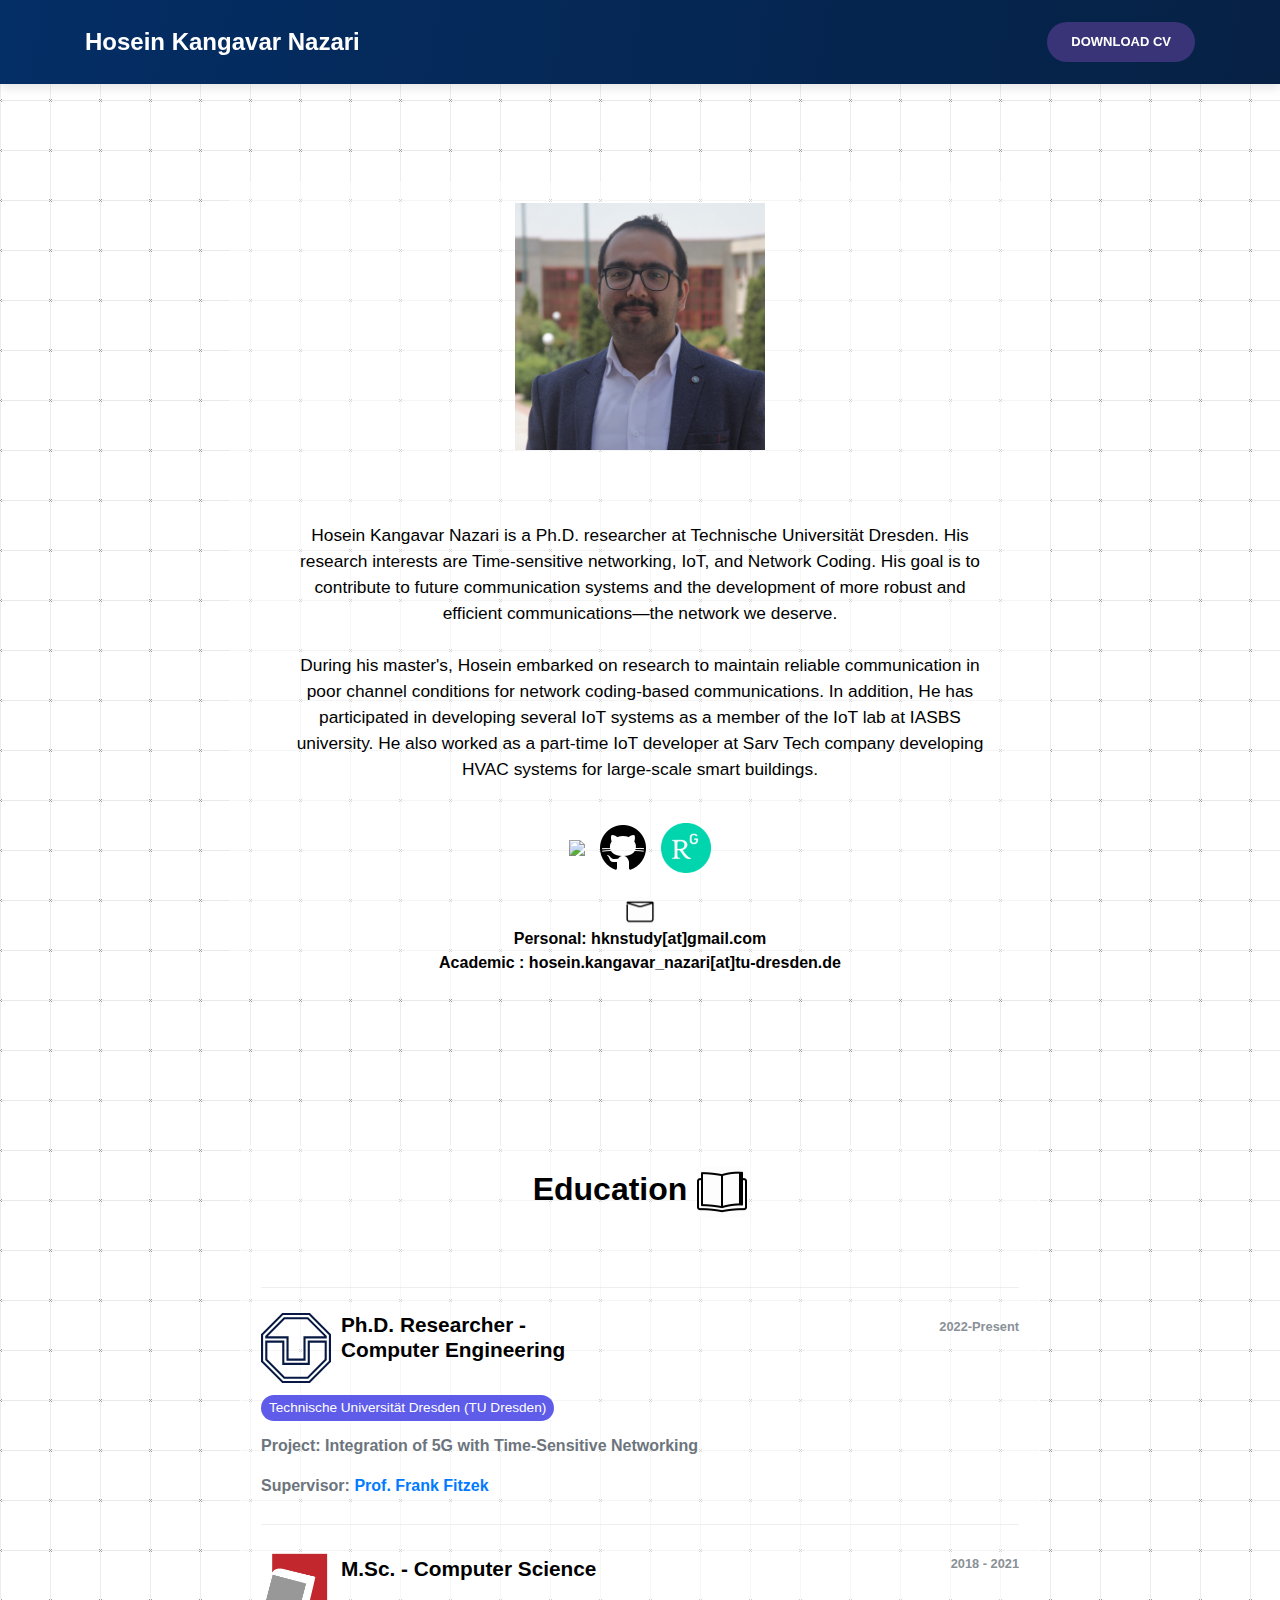
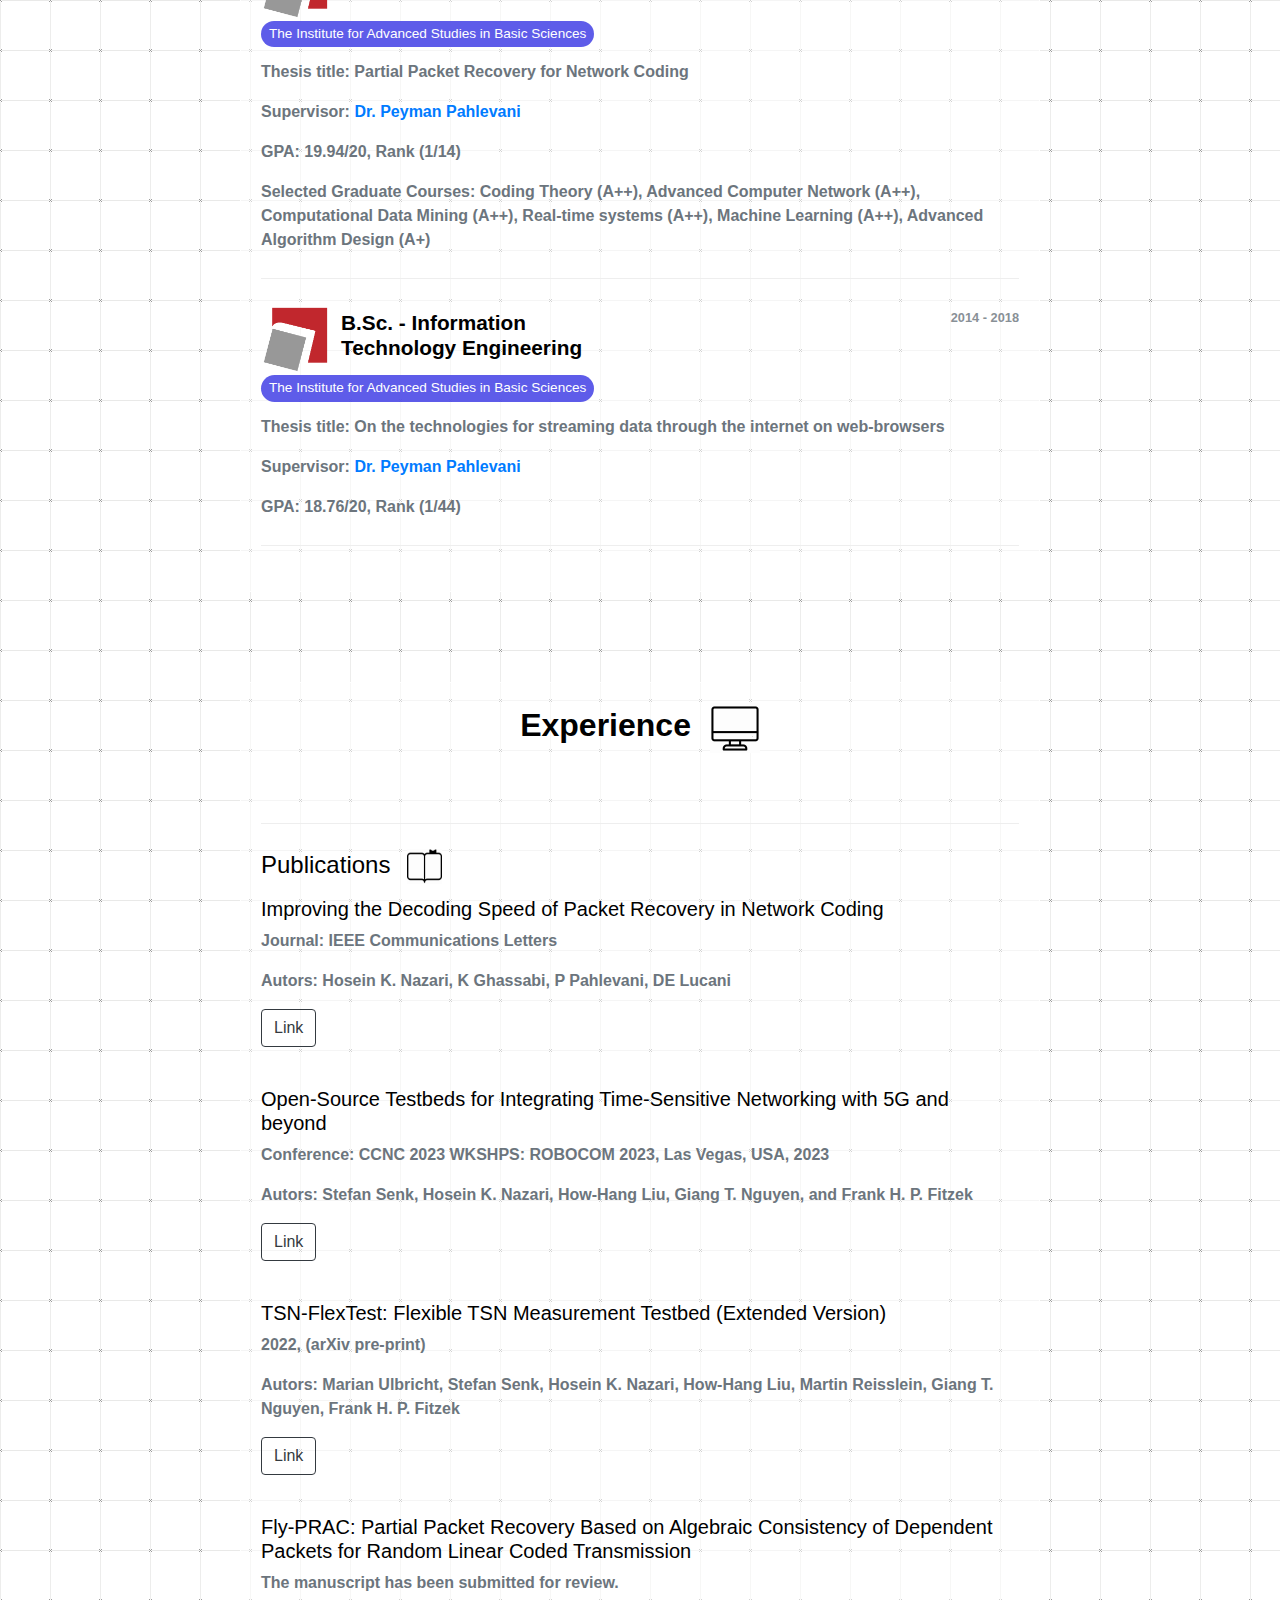
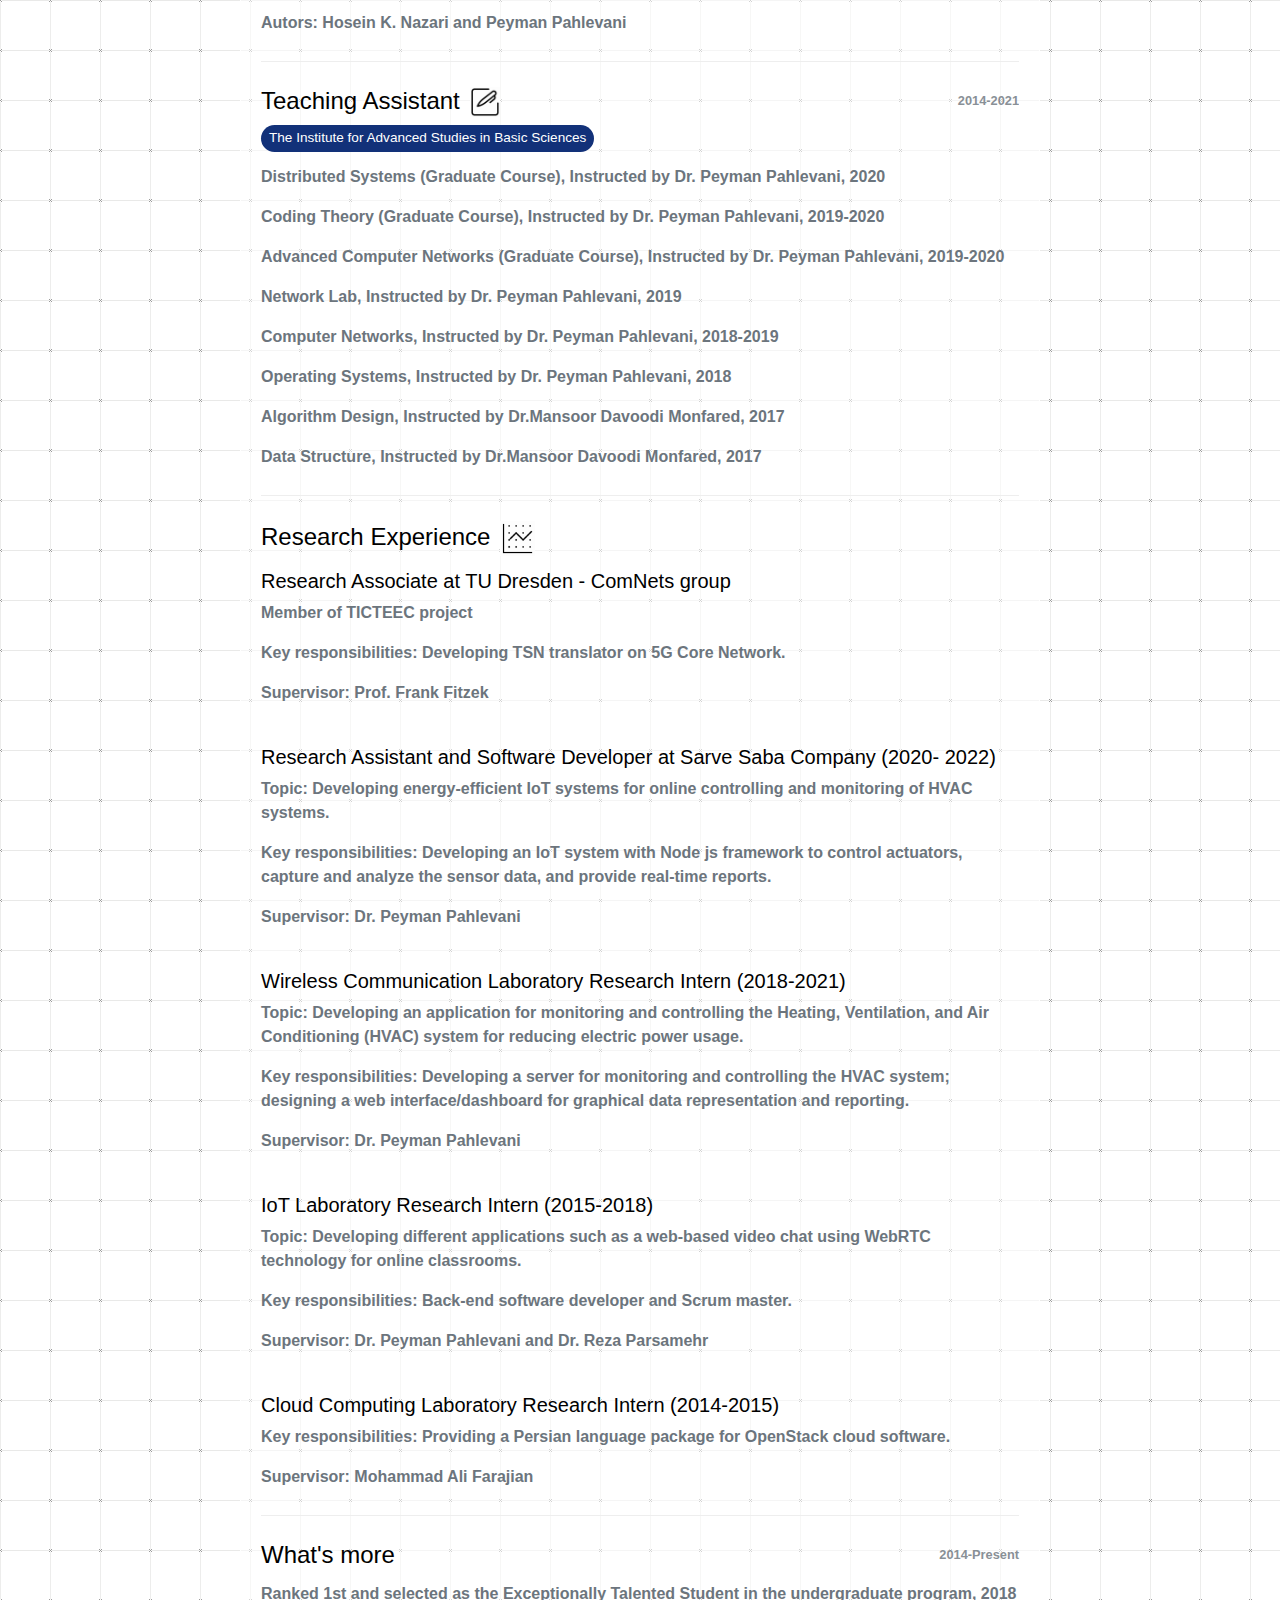
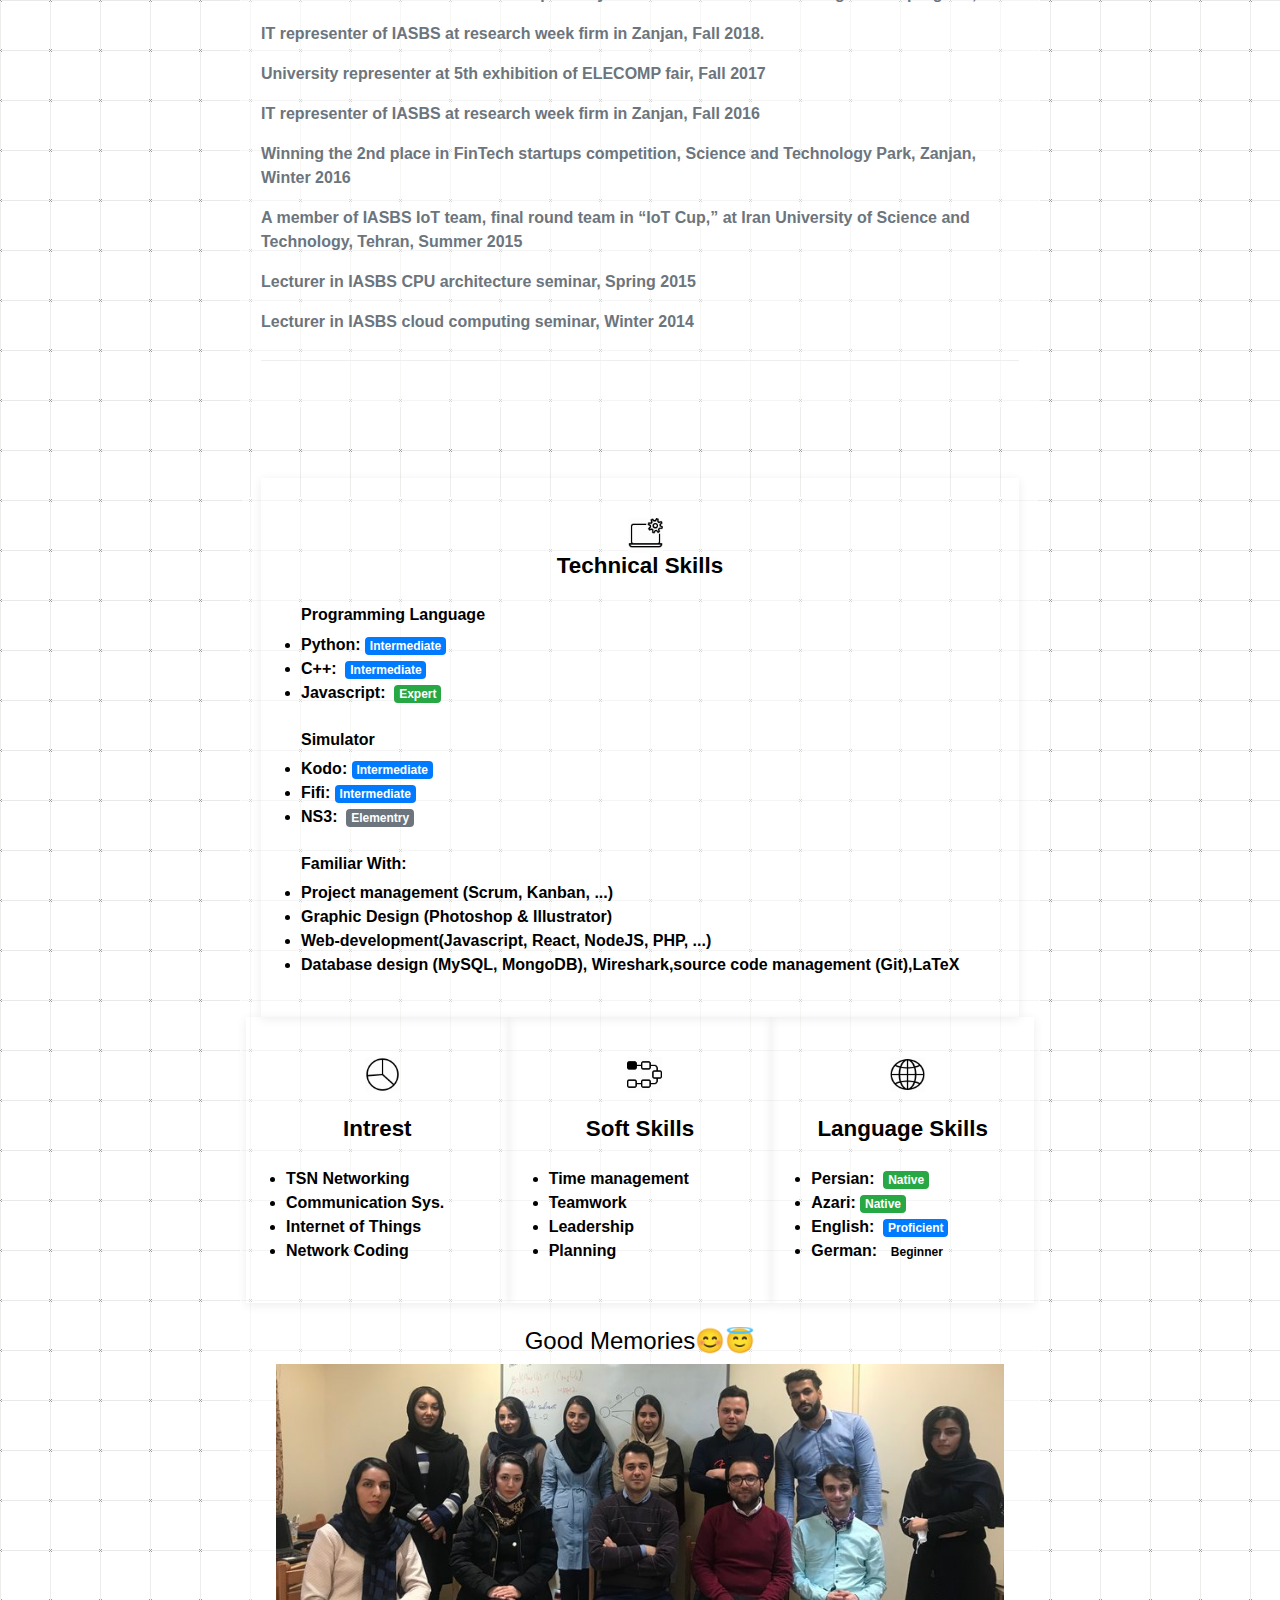
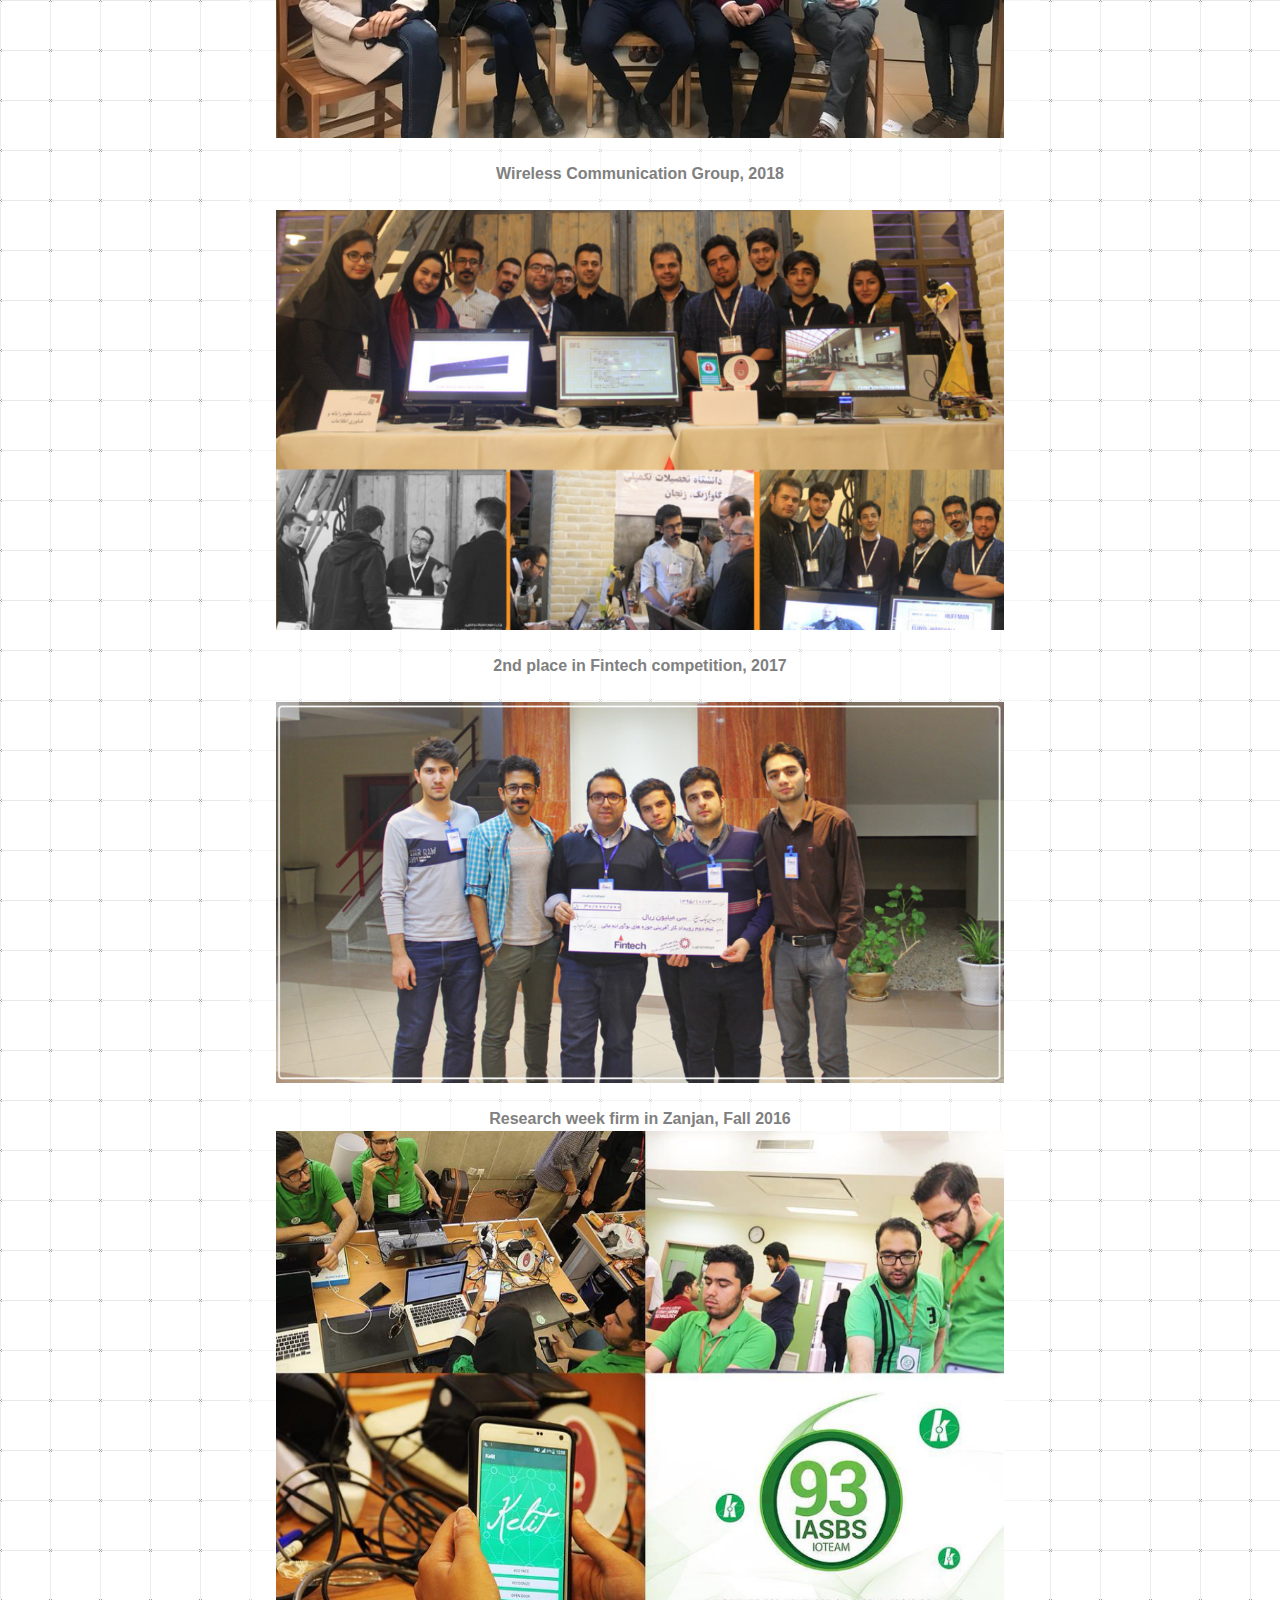
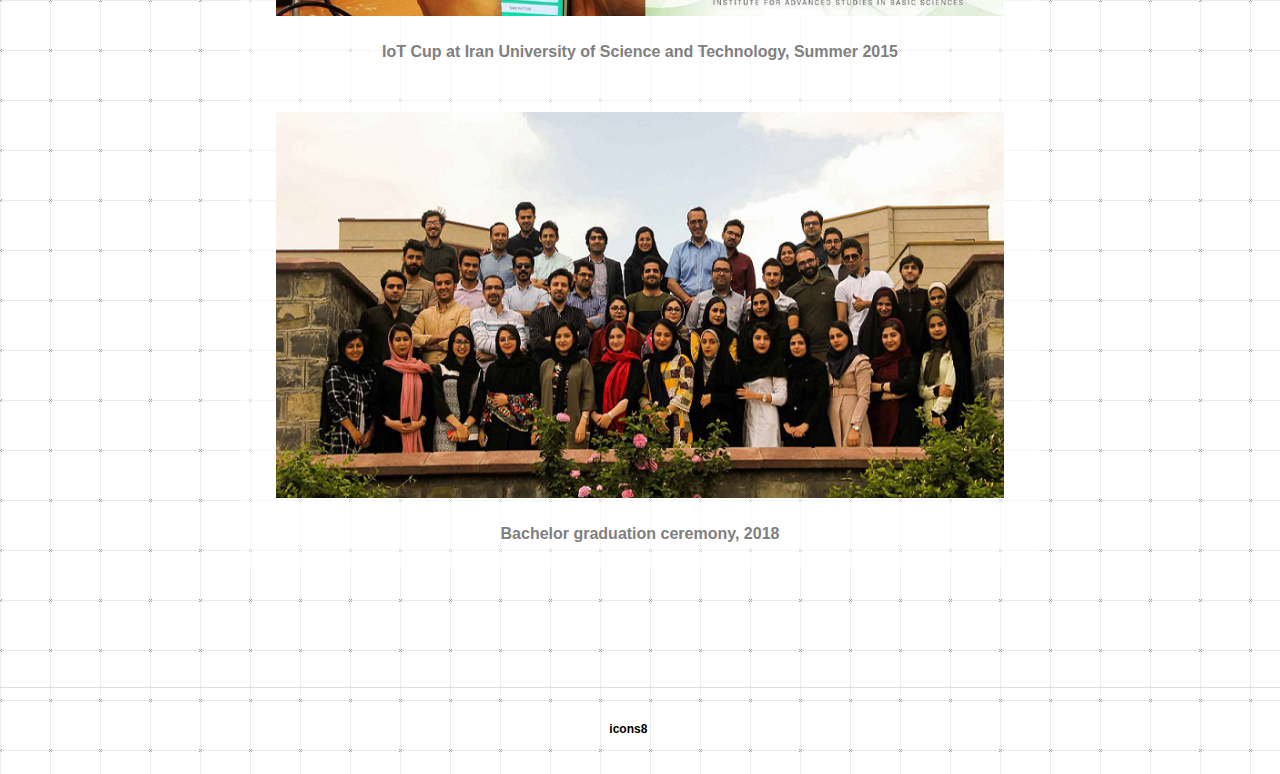
==== commit 6cd1776e: "Update index.html" ====
--- a/index.html
+++ b/index.html
@@ -106,7 +106,7 @@
                                 <time class="period ">2018 - 2021</time>
                             </div>
                         </div>
-                        <p class="text-muted "><b>Thesis title:</b> <a href="assets/HoseinKangavarNazari-Thesis(English).pdf ">Partial Packet Recovery for Network Coding</a></p>
+                        <p class="text-muted "><b>Thesis title:</b> Partial Packet Recovery for Network Coding</p>
                         <p class="text-muted "><b>Supervisor:</b> <a href="https://iasbs.ac.ir/~pahlevani/ " style="all: none; ">Dr. Peyman Pahlevani</a></p>
                         <p class="text-muted "><b>GPA:</b> 19.94/20, Rank (1/14)</p>
                         <p class="text-muted "> <b>Selected Graduate Courses:</b> Coding Theory (A++), Advanced Computer Network (A++), Computational Data Mining (A++), Real-time systems (A++), Machine Learning (A++), Advanced Algorithm Design (A+)</p>
